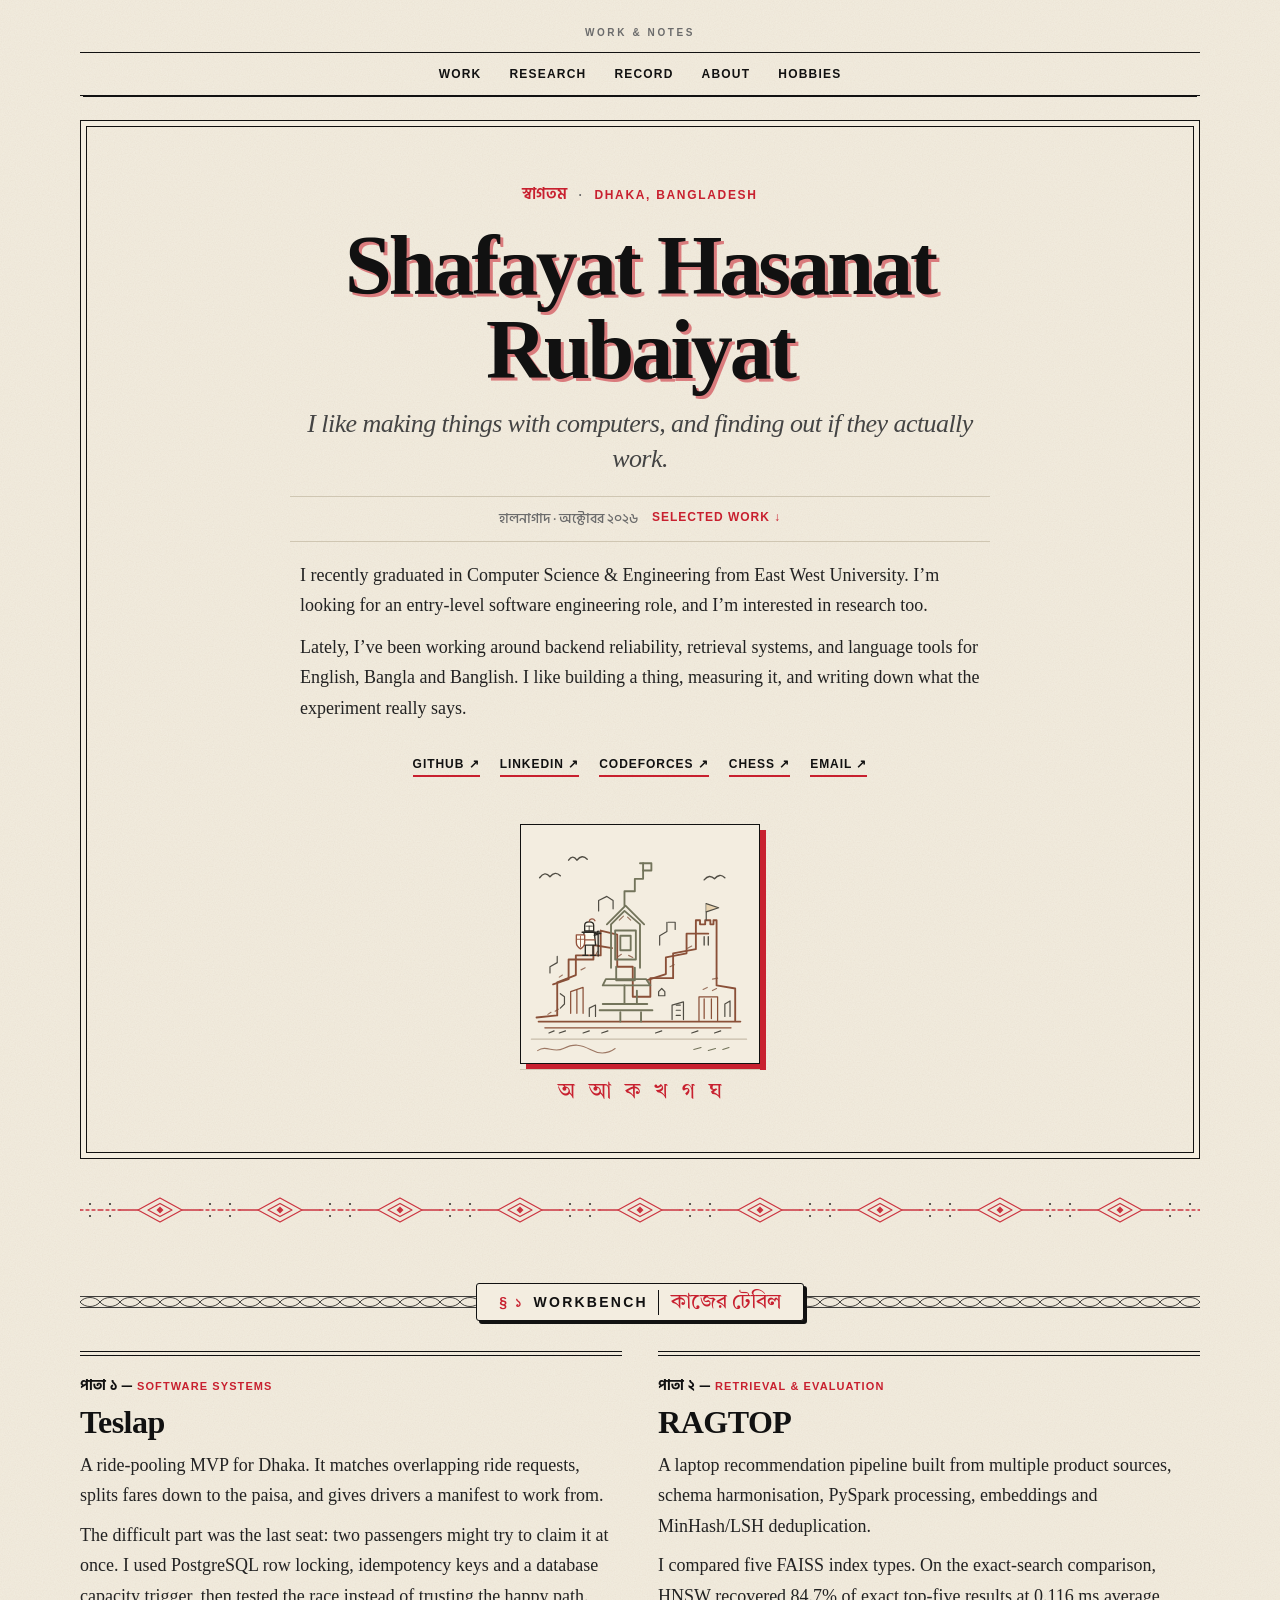
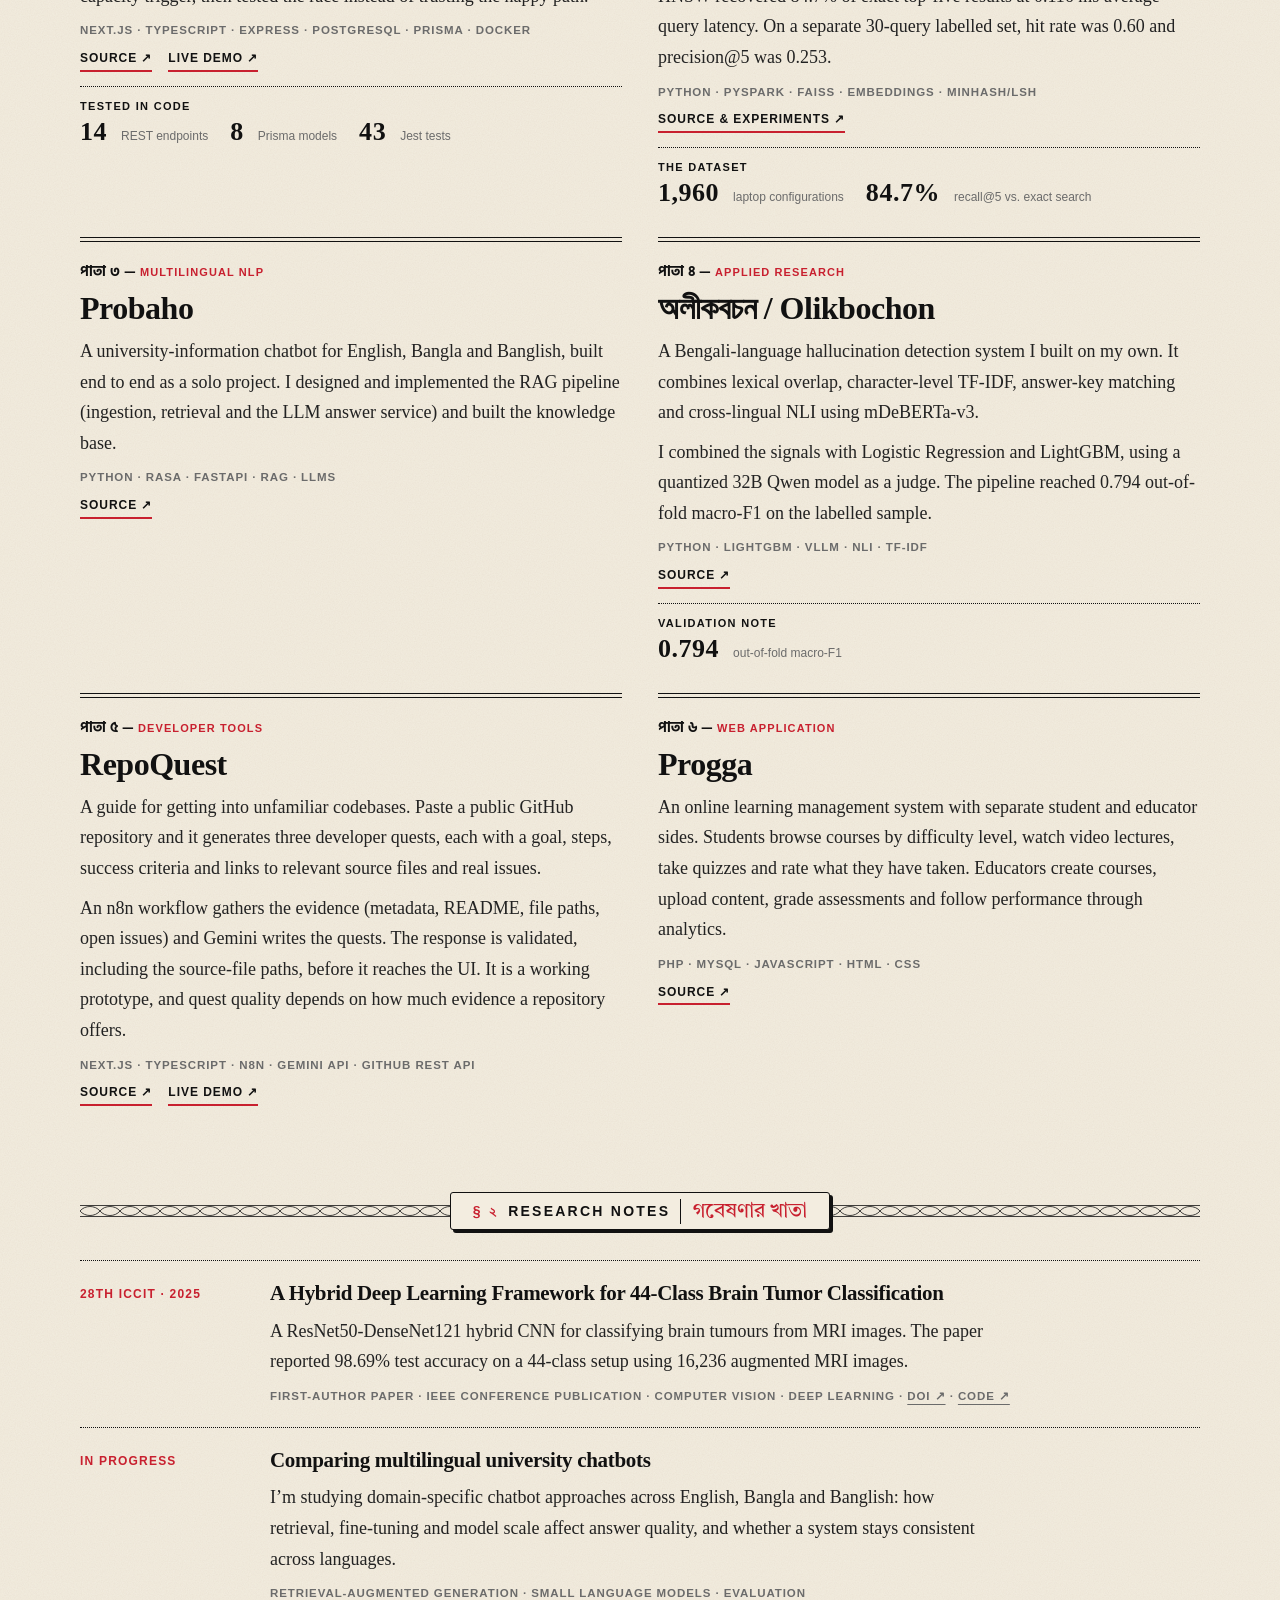
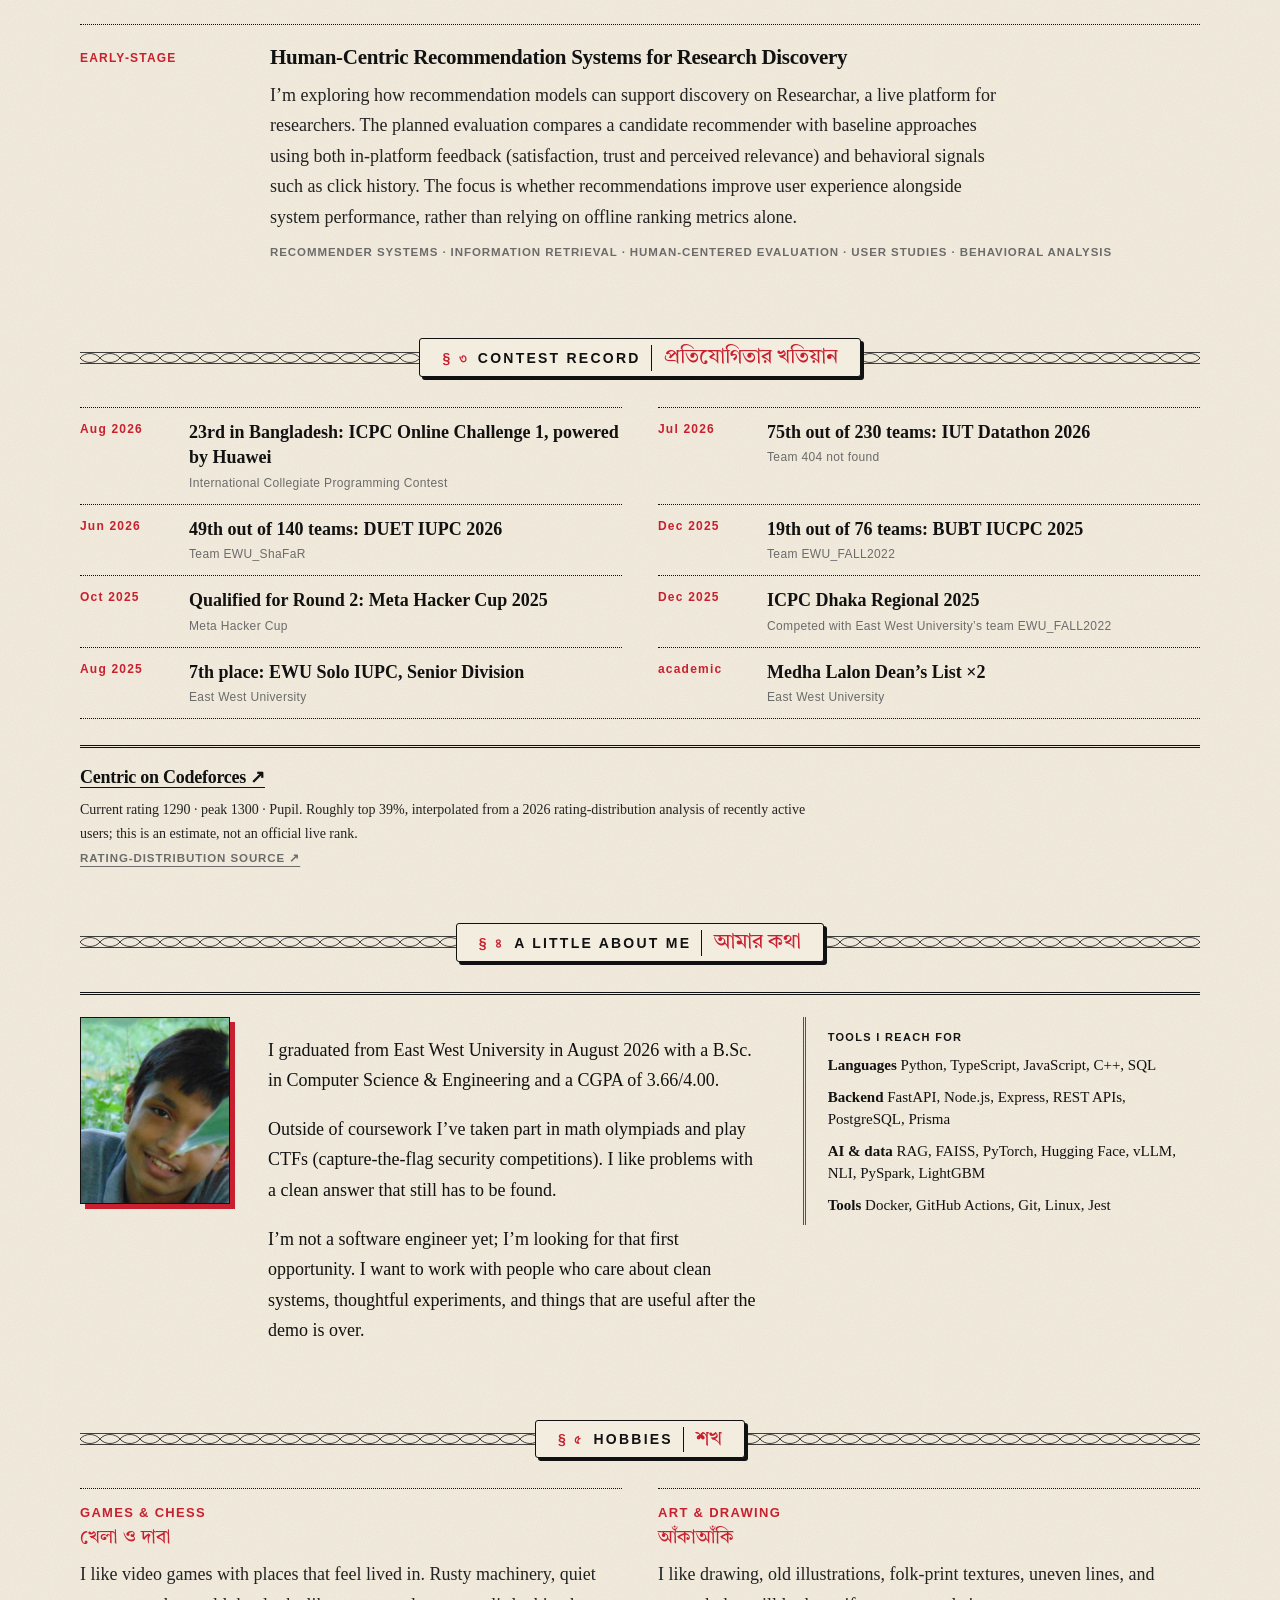
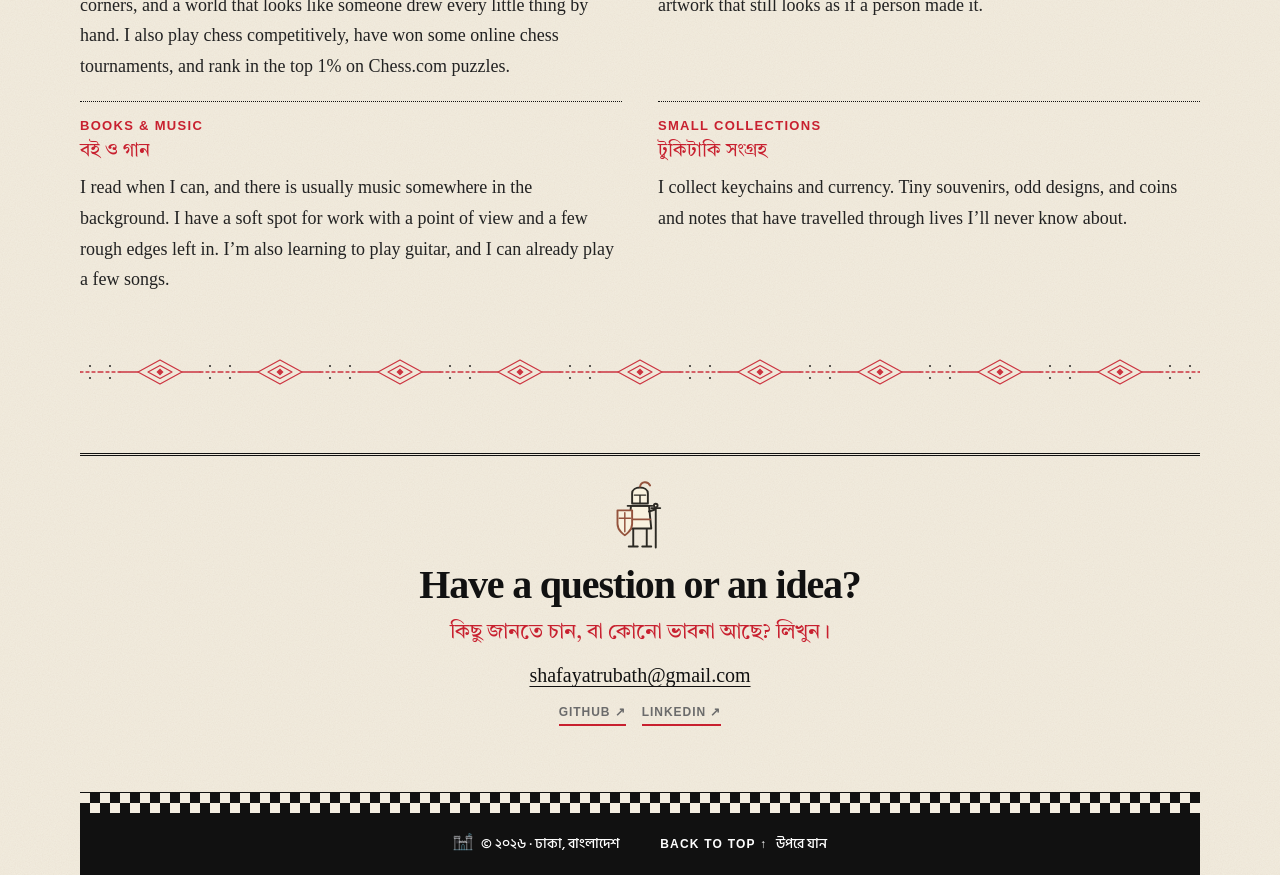
==== index.html @ d712d601 "Update site title in index.html Removed the wordmark from the site title in the header." ====
<!doctype html>
<html lang="en">
<head>
  <meta charset="utf-8">
  <meta name="viewport" content="width=device-width, initial-scale=1">
  <meta name="description" content="Shafayat Hasanat Rubaiyat. Recent CSE graduate interested in software engineering, research, systems, algorithms, and multilingual NLP.">
  <meta name="theme-color" content="#f3ede0">
  <title>Shafayat Hasanat Rubaiyat | work & notes</title>
  <link rel="canonical" href="https://infi9itea.github.io/">
  <meta property="og:type" content="website">
  <meta property="og:title" content="Shafayat Hasanat Rubaiyat | work & notes">
  <meta property="og:description" content="Recent CSE graduate interested in software engineering, research, systems, algorithms, and multilingual NLP.">
  <meta property="og:url" content="https://infi9itea.github.io/">
  <meta property="og:image" content="https://infi9itea.github.io/assets/og-image.png">
  <meta property="og:image:width" content="1200">
  <meta property="og:image:height" content="630">
  <meta property="og:image:alt" content="Shafayat Hasanat Rubaiyat, with a hand-drawn rooftop, castle tower and knight">
  <meta name="twitter:card" content="summary_large_image">
  <meta name="twitter:title" content="Shafayat Hasanat Rubaiyat | work &amp; notes">
  <meta name="twitter:description" content="Recent CSE graduate interested in software engineering, research, systems, algorithms, and multilingual NLP.">
  <meta name="twitter:image" content="https://infi9itea.github.io/assets/og-image.png">
  <link rel="icon" href="assets/favicon.svg" type="image/svg+xml">
  <link rel="preconnect" href="https://fonts.googleapis.com">
  <link rel="preconnect" href="https://fonts.gstatic.com" crossorigin>
  <link rel="stylesheet" href="https://fonts.googleapis.com/css2?family=Hind+Siliguri:wght@400;500;600&family=Tiro+Bangla:ital@0;1&display=swap">
  <link rel="stylesheet" href="styles.css">
</head>
<body>
  <a class="skip-link" href="#main">Skip to content</a>
  <div class="page">
    <header class="header">
      <a class="site-title" href="#top" aria-label="Home"><small>work &amp; notes</small></a>
      <nav aria-label="Main navigation">
        <a href="#work">work</a>
        <a href="#research">research</a>
        <a href="#record">record</a>
        <a href="#about">about</a>
        <a href="#hobbies">hobbies</a>
      </nav>
    </header>

    <main id="main">
      <section id="top" class="intro" aria-labelledby="intro-title">
        <div class="intro-layout">
          <div class="intro-text">
            <p class="eyebrow"><span lang="bn">স্বাগতম</span><span class="eyebrow-divider">·</span>Dhaka, Bangladesh</p>
            <h1 id="intro-title">Shafayat Hasanat Rubaiyat</h1>
            <p class="lead">I like making things with computers, and finding out if they actually work.</p>
            <p class="byline"><span lang="bn">হালনাগাদ · অক্টোবর ২০২৬</span><a href="#work">Selected work ↓</a></p>
            <div class="intro-copy">
              <p>I recently graduated in Computer Science &amp; Engineering from East West University. I’m looking for an entry-level software engineering role, and I’m interested in research too.</p>
              <p>Lately, I’ve been working around backend reliability, retrieval systems, and language tools for English, Bangla and Banglish. I like building a thing, measuring it, and writing down what the experiment really says.</p>
            </div>
            <p class="links" aria-label="External profiles">
              <a href="https://github.com/infi9itea" target="_blank" rel="noopener noreferrer">GitHub <span aria-hidden="true">↗</span></a>
              <a href="https://www.linkedin.com/in/infi9itea/" target="_blank" rel="noopener noreferrer">LinkedIn <span aria-hidden="true">↗</span></a>
              <a href="https://codeforces.com/profile/Centric" target="_blank" rel="noopener noreferrer">Codeforces <span aria-hidden="true">↗</span></a>
              <a href="https://www.chess.com/member/infi9itea" target="_blank" rel="noopener noreferrer">Chess <span aria-hidden="true">↗</span></a>
              <a href="mailto:shafayatrubath@gmail.com">Email <span aria-hidden="true">↗</span></a>
            </p>
          </div>
          <figure class="machine-note">
            <img src="assets/rooftop-machine.svg" alt="An original hand-drawn scene of crooked rooftops, pipes, a little rooftop machine, a castle tower and a knight in armour">
            <figcaption class="varnamala" lang="bn" aria-hidden="true">অ আ ক খ গ ঘ</figcaption>
          </figure>
        </div>
      </section>

      <div class="alpona" aria-hidden="true"></div>

      <section id="work" class="section">
        <div class="section-heading">
          <h2>Workbench <span lang="bn">কাজের টেবিল</span></h2>
        </div>

        <article class="project-row">
          <div class="project-main">
            <div class="project-title-row">
              <h3><a href="https://github.com/infi9itea/Teslap" target="_blank" rel="noopener noreferrer">Teslap</a></h3>
              <span class="project-kind">software systems</span>
            </div>
            <p>A ride-pooling MVP for Dhaka. It matches overlapping ride requests, splits fares down to the paisa, and gives drivers a manifest to work from.</p>
            <p>The difficult part was the last seat: two passengers might try to claim it at once. I used PostgreSQL row locking, idempotency keys and a database capacity trigger, then tested the race instead of trusting the happy path.</p>
            <p class="stack">Next.js · TypeScript · Express · PostgreSQL · Prisma · Docker</p>
            <p class="project-links"><a href="https://github.com/infi9itea/Teslap" target="_blank" rel="noopener noreferrer">source ↗</a><a href="https://teslap.vercel.app" target="_blank" rel="noopener noreferrer">live demo ↗</a></p>
          </div>
          <aside class="project-aside" aria-label="Teslap details">
            <span class="aside-label">tested in code</span>
            <strong>14</strong><span>REST endpoints</span>
            <strong>8</strong><span>Prisma models</span>
            <strong>43</strong><span>Jest tests</span>
          </aside>
        </article>

        <article class="project-row">
          <div class="project-main">
            <div class="project-title-row">
              <h3><a href="https://github.com/infi9itea/ragtop" target="_blank" rel="noopener noreferrer">RAGTOP</a></h3>
              <span class="project-kind">retrieval &amp; evaluation</span>
            </div>
            <p>A laptop recommendation pipeline built from multiple product sources, schema harmonisation, PySpark processing, embeddings and MinHash/LSH deduplication.</p>
            <p>I compared five FAISS index types. On the exact-search comparison, HNSW recovered 84.7% of exact top-five results at 0.116 ms average query latency. On a separate 30-query labelled set, hit rate was 0.60 and precision@5 was 0.253.</p>
            <p class="stack">Python · PySpark · FAISS · embeddings · MinHash/LSH</p>
            <p class="project-links"><a href="https://github.com/infi9itea/ragtop" target="_blank" rel="noopener noreferrer">source &amp; experiments ↗</a></p>
          </div>
          <aside class="project-aside" aria-label="RAGTOP details">
            <span class="aside-label">the dataset</span>
            <strong>1,960</strong><span>laptop configurations</span>
            <span class="aside-rule"></span>
            <strong>84.7%</strong><span>recall@5 vs. exact search</span>
          </aside>
        </article>

        <article class="project-row">
          <div class="project-main">
            <div class="project-title-row">
              <h3><a href="https://github.com/infi9itea/Probaho" target="_blank" rel="noopener noreferrer">Probaho</a></h3>
              <span class="project-kind">multilingual NLP</span>
            </div>
            <p>A university-information chatbot for English, Bangla and Banglish, built end to end as a solo project. I designed and implemented the RAG pipeline (ingestion, retrieval and the LLM answer service) and built the knowledge base.</p>
            <p class="stack">Python · Rasa · FastAPI · RAG · LLMs</p>
            <p class="project-links"><a href="https://github.com/infi9itea/Probaho" target="_blank" rel="noopener noreferrer">source ↗</a></p>
          </div>
        </article>

        <article class="project-row">
          <div class="project-main">
            <div class="project-title-row">
              <h3><a href="https://github.com/infi9itea/olikbochon-bengali-hallucination-datathon-" target="_blank" rel="noopener noreferrer">অলীকবচন / Olikbochon</a></h3>
              <span class="project-kind">applied research</span>
            </div>
            <p>A Bengali-language hallucination detection system I built on my own. It combines lexical overlap, character-level TF-IDF, answer-key matching and cross-lingual NLI using mDeBERTa-v3.</p>
            <p>I combined the signals with Logistic Regression and LightGBM, using a quantized 32B Qwen model as a judge. The pipeline reached 0.794 out-of-fold macro-F1 on the labelled sample.</p>
            <p class="stack">Python · LightGBM · vLLM · NLI · TF-IDF</p>
            <p class="project-links"><a href="https://github.com/infi9itea/olikbochon-bengali-hallucination-datathon-" target="_blank" rel="noopener noreferrer">source ↗</a></p>
          </div>
          <aside class="project-aside" aria-label="Olikbochon details">
            <span class="aside-label">validation note</span>
            <strong>0.794</strong><span>out-of-fold macro-F1</span>
          </aside>
        </article>

        <article class="project-row">
          <div class="project-main">
            <div class="project-title-row">
              <h3><a href="https://github.com/infi9itea/RepoQuest" target="_blank" rel="noopener noreferrer">RepoQuest</a></h3>
              <span class="project-kind">developer tools</span>
            </div>
            <p>A guide for getting into unfamiliar codebases. Paste a public GitHub repository and it generates three developer quests, each with a goal, steps, success criteria and links to relevant source files and real issues.</p>
            <p>An n8n workflow gathers the evidence (metadata, README, file paths, open issues) and Gemini writes the quests. The response is validated, including the source-file paths, before it reaches the UI. It is a working prototype, and quest quality depends on how much evidence a repository offers.</p>
            <p class="stack">Next.js · TypeScript · n8n · Gemini API · GitHub REST API</p>
            <p class="project-links"><a href="https://github.com/infi9itea/RepoQuest" target="_blank" rel="noopener noreferrer">source ↗</a><a href="https://repo-quest-five.vercel.app" target="_blank" rel="noopener noreferrer">live demo ↗</a></p>
          </div>
        </article>

        <article class="project-row">
          <div class="project-main">
            <div class="project-title-row">
              <h3><a href="https://github.com/shawqiaftab/Progga---Online-Learning-Management-System" target="_blank" rel="noopener noreferrer">Progga</a></h3>
              <span class="project-kind">web application</span>
            </div>
            <p>An online learning management system with separate student and educator sides. Students browse courses by difficulty level, watch video lectures, take quizzes and rate what they have taken. Educators create courses, upload content, grade assessments and follow performance through analytics.</p>
            <p class="stack">PHP · MySQL · JavaScript · HTML · CSS</p>
            <p class="project-links"><a href="https://github.com/shawqiaftab/Progga---Online-Learning-Management-System" target="_blank" rel="noopener noreferrer">source ↗</a></p>
          </div>
        </article>
      </section>

      <section id="research" class="section">
        <div class="section-heading">
          <h2>Research notes <span lang="bn">গবেষণার খাতা</span></h2>
        </div>
        <article class="research-entry">
          <span class="research-date">28th ICCIT · 2025</span>
          <div>
            <h3><a href="https://doi.org/10.1109/ICCIT68739.2025.11491434" target="_blank" rel="noopener noreferrer">A Hybrid Deep Learning Framework for 44-Class Brain Tumor Classification</a></h3>
            <p>A ResNet50-DenseNet121 hybrid CNN for classifying brain tumours from MRI images. The paper reported 98.69% test accuracy on a 44-class setup using 16,236 augmented MRI images.</p>
            <p class="stack">first-author paper · IEEE conference publication · computer vision · deep learning · <a href="https://doi.org/10.1109/ICCIT68739.2025.11491434" target="_blank" rel="noopener noreferrer">DOI ↗</a> · <a href="https://github.com/infi9itea/btc44" target="_blank" rel="noopener noreferrer">code ↗</a></p>
          </div>
        </article>
        <article class="research-entry">
          <span class="research-date">in progress</span>
          <div>
            <h3>Comparing multilingual university chatbots</h3>
            <p>I’m studying domain-specific chatbot approaches across English, Bangla and Banglish: how retrieval, fine-tuning and model scale affect answer quality, and whether a system stays consistent across languages.</p>
            <p class="stack">retrieval-augmented generation · small language models · evaluation</p>
          </div>
        </article>
        <article class="research-entry">
          <span class="research-date">early-stage</span>
          <div>
            <h3>Human-Centric Recommendation Systems for Research Discovery</h3>
            <p>I’m exploring how recommendation models can support discovery on Researchar, a live platform for researchers. The planned evaluation compares a candidate recommender with baseline approaches using both in-platform feedback (satisfaction, trust and perceived relevance) and behavioral signals such as click history. The focus is whether recommendations improve user experience alongside system performance, rather than relying on offline ranking metrics alone.</p>
            <p class="stack">recommender systems · information retrieval · human-centered evaluation · user studies · behavioral analysis</p>
          </div>
        </article>
      </section>

      <section id="record" class="section">
        <div class="section-heading">
          <h2>Contest record <span lang="bn">প্রতিযোগিতার খতিয়ান</span></h2>
        </div>
        <div class="record-list">
          <div class="record-row"><time datetime="2026-08">Aug 2026</time><div><strong>23rd in Bangladesh: ICPC Online Challenge 1, powered by Huawei</strong><span>International Collegiate Programming Contest</span></div></div>
          <div class="record-row"><time datetime="2026-07">Jul 2026</time><div><strong>75th out of 230 teams: IUT Datathon 2026</strong><span>Team 404 not found</span></div></div>
          <div class="record-row"><time datetime="2026-06">Jun 2026</time><div><strong>49th out of 140 teams: DUET IUPC 2026</strong><span>Team EWU_ShaFaR</span></div></div>
          <div class="record-row"><time datetime="2025-12">Dec 2025</time><div><strong>19th out of 76 teams: BUBT IUCPC 2025</strong><span>Team EWU_FALL2022</span></div></div>
          <div class="record-row"><time datetime="2025-10">Oct 2025</time><div><strong>Qualified for Round 2: Meta Hacker Cup 2025</strong><span>Meta Hacker Cup</span></div></div>
          <div class="record-row"><time datetime="2025-12">Dec 2025</time><div><strong>ICPC Dhaka Regional 2025</strong><span>Competed with East West University’s team EWU_FALL2022</span></div></div>
          <div class="record-row"><time datetime="2025-08">Aug 2025</time><div><strong>7th place: EWU Solo IUPC, Senior Division</strong><span>East West University</span></div></div>
          <div class="record-row"><time>academic</time><div><strong>Medha Lalon Dean’s List ×2</strong><span>East West University</span></div></div>
        </div>
        <div class="cf-note">
          <div class="cf-copy"><h3><a href="https://codeforces.com/profile/Centric" target="_blank" rel="noopener noreferrer">Centric on Codeforces ↗</a></h3><p>Current rating 1290 · peak 1300 · Pupil. Roughly top 39%, interpolated from a 2026 rating-distribution analysis of recently active users; this is an estimate, not an official live rank.</p><p class="stack"><a href="https://codeforces.com/blog/entry/151862" target="_blank" rel="noopener noreferrer">rating-distribution source ↗</a></p></div>
        </div>
      </section>

      <section id="about" class="section about">
        <div class="section-heading">
          <h2>A little about me <span lang="bn">আমার কথা</span></h2>
        </div>
        <div class="about-layout">
          <figure class="portrait">
            <img src="assets/portrait.jpg" width="372" height="465" alt="Portrait of Shafayat smiling, with green leaves in the foreground">
          </figure>
          <div>
            <p>I graduated from East West University in August 2026 with a B.Sc. in Computer Science &amp; Engineering and a CGPA of 3.66/4.00.</p>
            <p>Outside of coursework I’ve taken part in math olympiads and play CTFs (capture-the-flag security competitions). I like problems with a clean answer that still has to be found.</p>
            <p>I’m not a software engineer yet; I’m looking for that first opportunity. I want to work with people who care about clean systems, thoughtful experiments, and things that are useful after the demo is over.</p>
          </div>
          <div class="skills-note">
            <p class="aside-label">tools I reach for</p>
            <p><strong>Languages</strong> Python, TypeScript, JavaScript, C++, SQL</p>
            <p><strong>Backend</strong> FastAPI, Node.js, Express, REST APIs, PostgreSQL, Prisma</p>
            <p><strong>AI &amp; data</strong> RAG, FAISS, PyTorch, Hugging Face, vLLM, NLI, PySpark, LightGBM</p>
            <p><strong>Tools</strong> Docker, GitHub Actions, Git, Linux, Jest</p>
          </div>
        </div>
      </section>

      <section id="hobbies" class="section">
        <div class="section-heading">
          <h2>Hobbies <span lang="bn">শখ</span></h2>
        </div>
        <div class="hobby-row"><h3>Games &amp; chess <span lang="bn">খেলা ও দাবা</span></h3><p>I like video games with places that feel lived in. Rusty machinery, quiet corners, and a world that looks like someone drew every little thing by hand. I also play chess competitively, have won some online chess tournaments, and rank in the top 1% on Chess.com puzzles.</p></div>
        <div class="hobby-row"><h3>Art &amp; drawing <span lang="bn">আঁকাআঁকি</span></h3><p>I like drawing, old illustrations, folk-print textures, uneven lines, and artwork that still looks as if a person made it.</p></div>
        <div class="hobby-row"><h3>Books &amp; music <span lang="bn">বই ও গান</span></h3><p>I read when I can, and there is usually music somewhere in the background. I have a soft spot for work with a point of view and a few rough edges left in. I’m also learning to play guitar, and I can already play a few songs.</p></div>
        <div class="hobby-row"><h3>Small collections <span lang="bn">টুকিটাকি সংগ্রহ</span></h3><p>I collect keychains and currency. Tiny souvenirs, odd designs, and coins and notes that have travelled through lives I’ll never know about.</p></div>
      </section>

      <div class="alpona" aria-hidden="true"></div>

      <section class="contact">
        <img class="mark mark--knight" src="assets/knight.svg" alt="">
        <h2>Have a question or an idea?</h2>
        <p class="contact-bn" lang="bn">কিছু জানতে চান, বা কোনো ভাবনা আছে? লিখুন।</p>
        <p><a href="mailto:shafayatrubath@gmail.com">shafayatrubath@gmail.com</a></p>
        <div class="contact-links"><a href="https://github.com/infi9itea" target="_blank" rel="noopener noreferrer">GitHub ↗</a><a href="https://www.linkedin.com/in/infi9itea/" target="_blank" rel="noopener noreferrer">LinkedIn ↗</a></div>
      </section>
    </main>

    <footer class="footer">
      <span><img class="mark mark--sm" src="assets/castle.svg" alt=""><span lang="bn">© ২০২৬ · ঢাকা, বাংলাদেশ</span></span>
      <a href="#top">back to top ↑ <span lang="bn">উপরে যান</span></a>
    </footer>
  </div>
</body>
</html>
---- styles.css ----
:root {
  --paper: #f0e7d5;
  --paper-deep: #e8ddc8;
  --ink: #2c2a24;
  --muted: #6c665a;
  --rule: #c9bba4;
  --rust: #94533d;
  --olive: #5f6048;
  --ochre: #a38b55;
  --max: 980px;
}

* { box-sizing: border-box; }
html { scroll-behavior: auto; }
body {
  margin: 0;
  color: var(--ink);
  background: var(--paper);
  font-family: Georgia, "Times New Roman", serif;
  font-size: 17px;
  line-height: 1.65;
}
body::before {
  content: "";
  position: fixed;
  inset: 0;
  pointer-events: none;
  opacity: .10;
  background-image: repeating-linear-gradient(to bottom, transparent 0, transparent 31px, rgba(80, 65, 42, .09) 32px);
}
a { color: inherit; text-underline-offset: 4px; text-decoration-thickness: 1px; }
a:hover { color: var(--rust); }
a:focus-visible { outline: 1px dashed var(--rust); outline-offset: 4px; }
::selection { color: var(--paper); background: var(--rust); }
.skip-link { position: absolute; left: -9999px; top: 0; }
.skip-link:focus { left: 12px; top: 12px; z-index: 2; padding: 6px 10px; background: var(--paper); }
.page { width: min(calc(100% - 48px), var(--max)); margin: 0 auto; position: relative; }
.header { display: flex; align-items: baseline; justify-content: space-between; gap: 24px; padding: 20px 0 15px; border-bottom: 1px solid var(--ink); }
.site-title { max-width: 45%; font-size: 17px; font-weight: 700; letter-spacing: -.01em; text-decoration: none; line-height: 1.25; }
nav { display: flex; flex-wrap: wrap; justify-content: flex-end; gap: 7px 19px; }
nav a, .links, .eyebrow, .project-kind, .stack, .project-links, .project-aside, .research-date, .record-row time, .cf-note .stack, .footer, .contact-links { font-family: "Courier New", Courier, monospace; }
nav a { color: var(--muted); font-size: 13px; text-decoration: none; }
.intro { padding: 42px 0 24px; border-bottom: 1px solid var(--ink); }
.intro-layout { display: grid; grid-template-columns: minmax(0, 1fr) 230px; align-items: center; gap: 35px; }
.eyebrow { display: flex; align-items: center; gap: 9px; margin: 0 0 15px; color: var(--rust); font-size: 11px; letter-spacing: .075em; text-transform: uppercase; }

.eyebrow-divider { color: var(--muted); }
.intro h1 { max-width: 680px; margin: 0; font-size: clamp(38px, 5vw, 51px); line-height: 1.08; font-weight: 400; letter-spacing: -.045em; overflow-wrap: normal; }
.lead { max-width: 650px; margin: 13px 0 0; font-size: clamp(21px, 2.8vw, 29px); line-height: 1.33; letter-spacing: -.022em; }
.lead::first-letter { color: var(--rust); }
.intro-copy { max-width: 655px; margin-top: 18px; color: #4b473f; }
.intro-copy p { margin: 0 0 11px; }
.links { display: flex; flex-wrap: wrap; gap: 8px 17px; margin-top: 19px; font-size: 13px; }
.links a, .project-links a, .contact-links a { text-decoration-thickness: 1px; text-underline-offset: 4px; }
.machine-note { margin: 0; color: var(--muted); align-self: center; }

.machine-note img { display: block; width: 100%; height: auto; }
.machine-note figcaption { display: flex; flex-direction: column; gap: 3px; margin-top: 5px; padding-top: 7px; border-top: 1px solid var(--rule); line-height: 1.4; }

.section { padding-top: 39px; }
.section-heading { display: flex; align-items: baseline; justify-content: space-between; gap: 22px; margin-bottom: 13px; }
.section-heading h2 { display: flex; align-items: baseline; gap: 10px; margin: 0; font-size: 29px; line-height: 1.17; font-weight: 400; letter-spacing: -.03em; }
.section-heading > p { margin: 0; max-width: 430px; color: var(--muted); font-size: 14px; text-align: right; }

.project-row { display: grid; grid-template-columns: 30px minmax(0, 1fr) 145px; gap: 17px; padding: 21px 0 22px; border-top: 1px solid var(--rule); }

.project-main { min-width: 0; }
.project-title-row { display: flex; align-items: baseline; justify-content: space-between; gap: 14px; }
.project-main h3 { margin: 0; font-size: 24px; line-height: 1.22; font-weight: 600; letter-spacing: -.02em; }
.project-main h3 a { text-decoration-thickness: 1px; text-underline-offset: 4px; }
.project-kind { color: var(--rust); font-size: 10px; letter-spacing: .045em; text-transform: uppercase; white-space: nowrap; }
.project-main p:not(.stack):not(.project-links) { margin: 9px 0 0; color: #4b473f; }
.stack { margin: 11px 0 0; color: var(--muted); font-size: 12px; line-height: 1.55; }
.project-links { display: flex; flex-wrap: wrap; gap: 6px 16px; margin: 8px 0 0; font-size: 12px; }
.project-aside { display: flex; flex-direction: column; align-items: flex-start; align-self: start; margin-top: 5px; padding-left: 13px; border-left: 1px solid var(--rule); color: var(--muted); font-size: 11px; line-height: 1.4; }
.aside-label { display: block; margin-bottom: 6px; color: var(--olive); font-size: 10px; letter-spacing: .04em; text-transform: uppercase; }
.project-aside strong { color: var(--rust); font-family: Georgia, "Times New Roman", serif; font-size: 26px; font-weight: 400; line-height: 1.08; margin-top: 4px; }
.project-aside strong:not(:first-of-type) { margin-top: 10px; }

.aside-rule { width: 100%; height: 1px; margin: 11px 0 4px; background: var(--rule); }

.research-entry { display: grid; grid-template-columns: 145px minmax(0, 1fr); gap: 20px; padding: 19px 0 21px; border-top: 1px solid var(--rule); }
.research-date { padding-top: 4px; color: var(--rust); font-size: 11px; letter-spacing: .035em; text-transform: uppercase; }
.research-entry h3 { margin: 0; font-size: 21px; line-height: 1.32; font-weight: 600; }
.research-entry p:not(.stack) { margin: 8px 0 0; max-width: 730px; color: #4b473f; }
.record-list { border-bottom: 1px solid var(--rule); }
.record-row { display: grid; grid-template-columns: 92px minmax(0,1fr); gap: 17px; padding: 12px 0; border-top: 1px solid var(--rule); }
.record-row time { color: var(--rust); font-size: 12px; line-height: 1.5; }
.record-row strong { display: block; font-weight: 600; line-height: 1.42; }
.record-row span { display: block; margin-top: 3px; color: var(--muted); font-size: 13px; line-height: 1.5; }
.cf-note { display: grid; grid-template-columns: 70px minmax(0,1fr); gap: 16px; margin-top: 19px; padding: 13px 0 0; border-top: 1px solid var(--ink); }

.cf-copy h3 { margin: 0; font-size: 18px; font-weight: 600; }
.cf-copy p:not(.stack) { margin: 5px 0 0; max-width: 730px; color: #4b473f; font-size: 14px; }
.cf-copy .stack { margin-top: 4px; }
.about-layout { display: grid; grid-template-columns: minmax(0, 1fr) minmax(260px, .86fr); gap: 38px; padding-top: 17px; border-top: 1px solid var(--rule); }
.about-layout > div:first-child p { margin: 0 0 13px; }
.skills-note { padding-left: 17px; border-left: 1px solid var(--rule); }
.skills-note .aside-label { margin-bottom: 8px; }
.skills-note p:not(.aside-label) { margin: 0 0 9px; font-size: 14px; line-height: 1.5; }
.skills-note strong { font-weight: 600; }
.hobby-row { display: grid; grid-template-columns: 168px minmax(0,1fr); gap: 22px; padding: 15px 0; border-top: 1px solid var(--rule); }
.hobby-row h3 { margin: 0; font-size: 17px; line-height: 1.5; font-weight: 600; }
.hobby-row p { margin: 0; max-width: 650px; color: #4b473f; }
.hobby-row em { color: var(--rust); }
.contact { margin-top: 42px; padding: 25px 0 34px; border-top: 1px solid var(--ink); }
.contact .eyebrow { margin-bottom: 7px; }
.contact h2 { margin: 0; font-size: 32px; line-height: 1.2; font-weight: 400; letter-spacing: -.025em; }
.contact > p:not(.eyebrow) { margin: 8px 0 0; font-size: 20px; }
.contact-links { display: flex; gap: 16px; margin-top: 10px; color: var(--muted); font-size: 12px; }
.footer { display: flex; flex-wrap: wrap; justify-content: space-between; gap: 10px 18px; padding: 12px 0 18px; border-top: 1px solid var(--rule); color: var(--muted); font-size: 11px; }
.footer a { text-decoration: none; }

@media (max-width: 800px) {
  .page { width: min(calc(100% - 34px), var(--max)); }
  .header { align-items: flex-start; flex-direction: column; gap: 10px; }
  .site-title { max-width: 100%; }
  nav { justify-content: flex-start; gap: 7px 17px; }
  .intro-layout { grid-template-columns: minmax(0,1fr) 180px; gap: 23px; }
  .intro h1 { font-size: clamp(35px, 5.8vw, 47px); }
  .project-row { grid-template-columns: 24px minmax(0,1fr) 125px; gap: 12px; }
  .project-kind { white-space: normal; text-align: right; }
  .section-heading { align-items: flex-start; flex-direction: column; gap: 5px; }
  .section-heading > p { text-align: left; }
  .about-layout { gap: 25px; }
}
@media (max-width: 590px) {
  body { font-size: 16px; line-height: 1.62; }
  .page { width: min(calc(100% - 30px), var(--max)); }
  .header { padding-top: 16px; }
  .intro { padding-top: 31px; }
  .intro-layout { grid-template-columns: minmax(0,1fr); gap: 22px; }
  .intro h1 { font-size: clamp(34px, 9.5vw, 43px); line-height: 1.08; letter-spacing: -.04em; }
  .lead { font-size: 23px; }
  .machine-note { display: grid; grid-template-columns: minmax(120px, 150px) minmax(0, 1fr); align-items: end; column-gap: 16px; }
  
  .machine-note img { width: 100%; }
  .machine-note figcaption { align-self: end; margin-bottom: 7px; }
  
  .section { padding-top: 32px; }
  .section-heading h2 { font-size: 26px; }
  .project-row { grid-template-columns: 23px minmax(0,1fr); gap: 10px; padding: 17px 0; }
  .project-main { min-width: 0; }
  .project-title-row { align-items: flex-start; flex-direction: column; gap: 4px; }
  .project-main h3 { font-size: 23px; }
  .project-kind { text-align: left; }
  .project-aside { grid-column: 2; display: grid; grid-template-columns: repeat(2, minmax(0, 1fr)); column-gap: 12px; row-gap: 3px; align-items: baseline; margin-top: 6px; padding: 8px 0 0; border-left: 0; border-top: 1px dashed var(--rule); }
  .project-aside .aside-label { grid-column: 1 / -1; margin-bottom: 2px; }
  .project-aside strong { margin-top: 2px; }
  .project-aside strong:not(:first-of-type) { margin-top: 5px; }
  
  .aside-rule { grid-column: 1 / -1; }
  
  .research-entry { grid-template-columns: 1fr; gap: 5px; padding: 16px 0; }
  .research-entry h3 { font-size: 19px; }
  .record-row { grid-template-columns: 1fr; gap: 3px; padding: 11px 0; }
  .cf-note { grid-template-columns: 58px minmax(0,1fr); gap: 13px; }
  .about-layout { grid-template-columns: 1fr; gap: 17px; }
  .skills-note { padding-left: 13px; }
  .hobby-row { grid-template-columns: 1fr; gap: 3px; padding: 13px 0; }
  .contact h2 { font-size: 28px; }
  .contact > p:not(.eyebrow) { font-size: 17px; }
  .footer { flex-direction: column; }
}

/* Keep the small-print editorial, not tiny. */
.site-title { max-width: none; white-space: nowrap; }
.eyebrow { font-size: 12px; }

.project-kind { font-size: 11px; }
.project-aside { font-size: 12px; }
.project-aside .aside-label, .aside-label { font-size: 11px; }

.research-date { font-size: 12px; }
.footer { font-size: 12px; }
@media (max-width: 590px) { .site-title { max-width: 100%; white-space: nowrap; } }

/* =====================================================================
   PAPER NOTE LAYER
   The page is a sheet of ruled notebook paper lying on a desk.
   Pure CSS, no external fonts or images.
   ===================================================================== */
:root {
  --desk: #77745b;
  --desk-dark: #5f5d49;
  --paper: #f9f2df;
  --sheet-edge: #e9dfc6;
  --line-blue: rgba(86, 118, 160, .20);
  --margin-red: rgba(190, 64, 58, .50);
  --sticky: #f6e48c;
  --card: #fffbee;
  --hand: "Bradley Hand", "Segoe Print", "Segoe Script", "Noteworthy", "Marker Felt", "Chalkboard SE", Georgia, serif;
  --margin-x: 76px;
  --grain: url("data:image/svg+xml;utf8,<svg xmlns='http://www.w3.org/2000/svg' width='220' height='220'><filter id='n'><feTurbulence type='fractalNoise' baseFrequency='.85' numOctaves='2' stitchTiles='stitch'/><feColorMatrix values='0 0 0 0 .36 0 0 0 0 .28 0 0 0 0 .16 0 0 0 .10 0'/></filter><rect width='100%' height='100%' filter='url(%23n)'/></svg>");
}

/* the desk */
body {
  background:
    var(--grain),
    radial-gradient(ellipse at 50% 0%, rgba(255,255,255,.10), transparent 60%),
    var(--desk);
  padding: 46px 0 56px;
}
body::before { display: none; }

/* the sheet */
.page {
  width: min(calc(100% - 40px), 1080px);
  padding: 0 52px 0 calc(var(--margin-x) + 30px);
  background:
    linear-gradient(90deg, transparent calc(var(--margin-x) - 1px), var(--margin-red) calc(var(--margin-x) - 1px), var(--margin-red) calc(var(--margin-x) + 1px), transparent calc(var(--margin-x) + 1px)),
    repeating-linear-gradient(to bottom, transparent 0, transparent 27px, var(--line-blue) 27px, var(--line-blue) 28px),
    var(--grain),
    var(--paper);
  background-position: 0 0, 0 8px, 0 0, 0 0;
  border-radius: 2px 2px 3px 3px;
  box-shadow:
    0 1px 0 rgba(255,255,255,.5) inset,
    3px 4px 0 -1px #efe5cd,
    5px 9px 0 -2px #e4d9bf,
    0 22px 38px -10px rgba(25, 20, 8, .55),
    0 4px 10px rgba(25, 20, 8, .25);
}

/* binder holes down the left edge */
.page::after {
  content: "";
  position: absolute;
  left: 20px; top: 0; bottom: 0;
  width: 26px;
  pointer-events: none;
  background:
    radial-gradient(circle at 13px 110px, var(--desk-dark) 0 8px, rgba(0,0,0,.28) 8.5px 10.5px, rgba(255,255,255,.4) 11px 11.5px, transparent 12px);
  background-size: 26px 420px;
  background-repeat: repeat-y;
}

/* strip of tape holding the sheet down */
.page::before {
  content: "";
  position: absolute;
  z-index: 3;
  top: -15px; left: 9%;
  width: 118px; height: 30px;
  background: linear-gradient(180deg, rgba(240,224,150,.78), rgba(226,206,120,.70));
  box-shadow: 0 1px 3px rgba(0,0,0,.22);
  transform: rotate(-3.5deg);
  clip-path: polygon(0 0, 3% 12%, 0 25%, 3% 38%, 0 50%, 3% 62%, 0 75%, 3% 88%, 0 100%, 100% 100%, 97% 88%, 100% 75%, 97% 62%, 100% 50%, 97% 38%, 100% 25%, 97% 12%, 100% 0);
  pointer-events: none;
}
.header { position: relative; }
.header::after {
  content: "";
  position: absolute;
  z-index: 3;
  top: -15px; right: 6%;
  width: 96px; height: 28px;
  background: linear-gradient(180deg, rgba(240,224,150,.78), rgba(226,206,120,.70));
  box-shadow: 0 1px 3px rgba(0,0,0,.22);
  transform: rotate(2.5deg);
  clip-path: polygon(0 0, 3% 12%, 0 25%, 3% 38%, 0 50%, 3% 62%, 0 75%, 3% 88%, 0 100%, 100% 100%, 97% 88%, 100% 75%, 97% 62%, 100% 50%, 97% 38%, 100% 25%, 97% 12%, 100% 0);
  pointer-events: none;
}

/* pencil-style rules instead of hard print rules */
.header { padding-top: 40px; border-bottom: 2px solid var(--ink); }
.intro, .contact { border-bottom-color: var(--ink); }
.project-row, .research-entry, .record-row, .hobby-row, .about-layout, .footer { border-top: 1px dashed rgba(108, 102, 90, .55); }
.record-list { border-bottom: 1px dashed rgba(108, 102, 90, .55); }

/* handwritten annotations */

/* section titles get a highlighter swipe */
.section-heading h2 {
  padding: 0 10px 0 6px;
  margin-left: -6px;
  background: linear-gradient(transparent 52%, rgba(244, 214, 92, .55) 52%, rgba(244, 214, 92, .55) 90%, transparent 90%);
  border-radius: 3px;
}

/* the sketch becomes a taped-on snapshot */
.machine-note {
  position: relative;
  padding: 12px 12px 10px;
  background: var(--card);
  box-shadow: 0 1px 2px rgba(0,0,0,.18), 0 8px 18px -6px rgba(40,30,10,.35);
  transform: rotate(1.6deg);
}
.machine-note::before {
  content: "";
  position: absolute;
  top: -13px; left: 50%;
  width: 78px; height: 24px;
  margin-left: -39px;
  background: linear-gradient(180deg, rgba(240,224,150,.8), rgba(226,206,120,.72));
  box-shadow: 0 1px 2px rgba(0,0,0,.2);
  transform: rotate(-4deg);
  clip-path: polygon(0 0, 4% 15%, 0 30%, 4% 45%, 0 60%, 4% 75%, 0 100%, 100% 100%, 96% 75%, 100% 60%, 96% 45%, 100% 30%, 96% 15%, 100% 0);
}

/* stats become sticky notes */
.project-row { grid-template-columns: 30px minmax(0, 1fr) 170px; gap: 20px; }
.project-aside {
  align-self: start;
  margin-top: 4px;
  padding: 14px 14px 13px;
  background: var(--sticky);
  background-image: linear-gradient(180deg, rgba(255,255,255,.35), transparent 30%);
  border-left: 0;
  color: #5b5535;
  box-shadow: 0 1px 1px rgba(0,0,0,.12), 0 7px 12px -5px rgba(60,45,10,.35);
  transform: rotate(1.4deg);
}
.project-row:nth-of-type(even) .project-aside { transform: rotate(-1.3deg); background-color: #f2dfa0; }
.project-row:nth-of-type(3n) .project-aside { background-color: #f4e8a2; transform: rotate(.8deg); }
.project-aside .aside-label { color: #7a5a2c; }
.project-aside strong { color: var(--rust); font-family: var(--hand); font-weight: 700; font-size: 28px; }
.aside-rule { background: rgba(90, 75, 40, .35); }

/* skills list: a pinned index card */
.skills-note {
  padding: 16px 18px 10px;
  background:
    repeating-linear-gradient(to bottom, transparent 0, transparent 26px, rgba(86,118,160,.22) 26px, rgba(86,118,160,.22) 27px),
    var(--card);
  background-position: 0 38px, 0 0;
  border-left: 0;
  border-top: 2px solid rgba(190, 64, 58, .55);
  box-shadow: 0 1px 2px rgba(0,0,0,.16), 0 8px 16px -6px rgba(40,30,10,.32);
  transform: rotate(-.7deg);
}

/* Codeforces block: another index card */
.cf-note {
  padding: 16px 18px;
  background: var(--card);
  border-top: 3px solid rgba(190, 64, 58, .55);
  box-shadow: 0 1px 2px rgba(0,0,0,.16), 0 8px 16px -6px rgba(40,30,10,.32);
  transform: rotate(.4deg);
}

/* contact: tear-off strip */
.contact { position: relative; border-top: 2px dashed rgba(108, 102, 90, .7); margin-top: 52px; }
.contact::before {
  content: "✂";
  position: absolute;
  top: -15px; left: 18px;
  padding: 0 6px;
  background: var(--paper);
  color: var(--muted);
  font-size: 20px;
  line-height: 1;
}
.contact h2 { font-family: var(--hand); font-weight: 700; font-size: 38px; letter-spacing: -.01em; color: var(--rust); }

.footer { border-bottom: 0; padding-bottom: 24px; }
::selection { background: rgba(244, 214, 92, .8); color: var(--ink); }

/* ---- smaller screens ---- */
@media (max-width: 800px) {
  :root { --margin-x: 54px; }
  body { padding: 34px 0 40px; }
  .page { width: calc(100% - 24px); padding: 0 24px 0 calc(var(--margin-x) + 20px); }
  .page::after { left: 10px; }
  .project-row { grid-template-columns: 24px minmax(0,1fr) 140px; }
  .intro-layout { grid-template-columns: minmax(0,1fr) 190px; }
}
@media (max-width: 590px) {
  :root { --margin-x: 26px; }
  body { padding: 26px 0 30px; }
  .page { width: calc(100% - 16px); padding: 0 16px 0 calc(var(--margin-x) + 14px); box-shadow: 2px 3px 0 -1px #efe5cd, 4px 7px 0 -2px #e4d9bf, 0 16px 28px -10px rgba(25,20,8,.55); }
  .page::after { display: none; }
  .page::before { left: 14%; width: 92px; }
  .header { padding-top: 32px; }
  .intro-layout { grid-template-columns: minmax(0,1fr); }
  .machine-note { transform: rotate(.8deg); max-width: 330px; margin: 6px 4px 0; }
  .project-row { grid-template-columns: 1fr; gap: 8px; }
  
  .project-aside { grid-column: 1; margin-top: 8px; padding: 10px 12px; }
  .skills-note { padding: 14px 14px 8px; }
  .cf-note { padding: 14px; }
  .contact h2 { font-size: 32px; }
}

/* ---- calmer pass: fewer things competing for attention ---- */
.header::after { display: none; }                      /* single strip of tape */
.page::after { background-size: 26px 760px; }          /* fewer binder holes */
:root { --line-blue: rgba(86, 118, 160, .14); }
.project-row { grid-template-columns: minmax(0, 1fr) 170px; gap: 28px; padding: 26px 0 28px; }
.project-aside { transform: rotate(.9deg); }
.project-row:nth-of-type(even) .project-aside { transform: rotate(-.8deg); }
.project-row:nth-of-type(3n) .project-aside { transform: rotate(.5deg); }
.section { padding-top: 52px; }
.section-heading { margin-bottom: 18px; }
.cf-note { grid-template-columns: minmax(0, 1fr); transform: none; margin-top: 26px; }
.skills-note { transform: none; }
.machine-note { transform: rotate(1deg); }
.intro { padding: 44px 0 40px; }
.contact { margin-top: 56px; }
@media (max-width: 590px) {
  .project-row { grid-template-columns: 1fr; padding: 22px 0; }
  .project-aside { margin-top: 12px; }
  .section { padding-top: 40px; }
}

/* ---- knight & castle: quiet medieval motifs ---- */
/* the header rule becomes a pencilled battlement */
.header { border-bottom: 0; padding-bottom: 22px; }
.header::before {
  content: "";
  position: absolute;
  left: 0; right: 0; bottom: 0;
  height: 9px;
  background:
    url("data:image/svg+xml;utf8,<svg xmlns='http://www.w3.org/2000/svg' width='64' height='9' viewBox='0 0 64 9'><path d='M0 8.2 H6 V1 H26 V8.2 H38 V1 H58 V8.2 H64' fill='none' stroke='%232c2a24' stroke-width='1.6' stroke-linejoin='miter'/></svg>") repeat-x 0 0 / 64px 9px;
  pointer-events: none;
}

/* small drawings */
.mark { display: inline-block; height: auto; }
.mark--sm { width: 20px; margin: -4px 8px -3px 0; }
.mark--knight { position: absolute; right: 4px; bottom: 30px; width: 54px; transform: rotate(2deg); }
@media (max-width: 590px) { .mark--knight { width: 42px; } }

/* =====================================================================
   EDITORIAL LAYER (Lit Hub-inspired)
   White page, bold serif headlines, uppercase sans labels, heavy black
   section rules, red accent, black footer. Overrides the notebook layer.
   ===================================================================== */
:root {
  --paper: #fff;
  --ink: #111;
  --muted: #6b6b6b;
  --rule: #dcdcdc;
  --rust: #c8202f;
  --olive: #111;
  --sans: "Helvetica Neue", Helvetica, Arial, "Segoe UI", sans-serif;
  --hand: Georgia, "Times New Roman", serif;
}
body { background: #fff; padding: 0; font-size: 18px; line-height: 1.7; }
::selection { background: var(--rust); color: #fff; }
a:hover { color: var(--rust); }

/* page: plain column, no sheet */
.page { width: min(calc(100% - 48px), 1000px); padding: 0; background: none; box-shadow: none; border-radius: 0; }
.page::before, .page::after, .header::before, .header::after, .contact::before, .machine-note::before { display: none; }

/* labels switch from typewriter to sans caps */
nav a, .links, .eyebrow, .project-kind, .stack, .project-links, .project-aside, .research-date, .record-row time, .cf-note .stack, .footer, .contact-links, .aside-label { font-family: var(--sans); }

/* masthead */
.header { padding: 22px 0 14px; border-top: 6px solid var(--ink); border-bottom: 1px solid var(--ink); align-items: center; }
.site-title { font-family: var(--sans); font-size: 20px; font-weight: 900; letter-spacing: .02em; text-transform: uppercase; }
nav { gap: 6px 22px; }
nav a { color: var(--ink); font-size: 12px; font-weight: 700; letter-spacing: .1em; text-transform: uppercase; }
nav a:hover { color: var(--rust); }

/* headline block */
.intro { padding: 40px 0 34px; border-bottom: 1px solid var(--rule); }
.eyebrow { color: var(--rust); font-size: 12px; font-weight: 700; letter-spacing: .14em; }

.intro h1 { font-size: clamp(40px, 6vw, 62px); font-weight: 700; line-height: 1.04; letter-spacing: -.035em; }
.lead { margin-top: 14px; color: #444; font-size: clamp(20px, 2.5vw, 26px); font-weight: 400; line-height: 1.35; }
.lead::first-letter { color: inherit; }
.byline { display: flex; flex-wrap: wrap; gap: 4px 14px; margin: 20px 0 0; padding: 10px 0; border-top: 1px solid var(--rule); border-bottom: 1px solid var(--rule); font-family: var(--sans); font-size: 12px; font-weight: 700; letter-spacing: .08em; text-transform: uppercase; color: var(--muted); }
.byline a { color: var(--rust); text-decoration: none; }
.intro-copy { color: #222; }
.links { gap: 8px 20px; }
.links a, .project-links a, .contact-links a { font-size: 12px; font-weight: 700; letter-spacing: .08em; text-transform: uppercase; text-decoration: none; border-bottom: 2px solid var(--rust); padding-bottom: 1px; }
.links a:hover, .project-links a:hover, .contact-links a:hover { color: var(--rust); }

/* illustration: framed print, no tape or tilt */
.machine-note { padding: 0; background: none; box-shadow: none; transform: none; }
.machine-note img { border: 1px solid var(--ink); }

/* section headings: heavy rule + uppercase label, like Lit Hub's widgets */
.section { padding-top: 56px; }
.section-heading { margin-bottom: 4px; padding-top: 10px; border-top: 4px solid var(--ink); }
.section-heading h2 { margin: 0; padding: 0; background: none; font-family: var(--sans); font-size: 14px; font-weight: 900; letter-spacing: .16em; text-transform: uppercase; }

/* entries */
.project-row, .research-entry, .record-row, .hobby-row, .about-layout, .footer { border-top: 1px solid var(--rule); }
.record-list { border-bottom: 1px solid var(--rule); }
.project-main h3, .research-entry h3, .hobby-row h3, .cf-copy h3 { font-weight: 700; letter-spacing: -.015em; }
.project-main h3 { font-size: 28px; line-height: 1.15; }
.project-main h3 a, .research-entry h3 a { text-decoration: none; }
.project-main h3 a:hover, .research-entry h3 a:hover { text-decoration: underline; text-decoration-color: var(--rust); text-decoration-thickness: 2px; }
.project-kind, .research-date, .record-row time { color: var(--rust); font-weight: 700; letter-spacing: .1em; }
.project-main p:not(.stack):not(.project-links), .research-entry p:not(.stack), .hobby-row p, .cf-copy p:not(.stack) { color: #222; }
.stack { color: var(--muted); font-size: 11.5px; font-weight: 700; letter-spacing: .08em; text-transform: uppercase; }
.record-row strong { font-weight: 700; }
.record-row span { font-family: var(--sans); font-size: 12px; letter-spacing: .03em; }
.hobby-row h3 { font-family: var(--sans); font-size: 13px; font-weight: 900; letter-spacing: .1em; text-transform: uppercase; }

/* stat boxes: sticky notes become ruled sidebar blocks */
.project-aside, .project-row:nth-of-type(even) .project-aside, .project-row:nth-of-type(3n) .project-aside {
  background: none; background-image: none; box-shadow: none; transform: none;
  padding: 2px 0 2px 16px; border-left: 4px solid var(--rust); color: var(--muted);
}
.project-aside .aside-label, .aside-label { color: var(--ink); font-weight: 900; letter-spacing: .12em; }
.project-aside strong { font-family: Georgia, serif; font-weight: 700; font-size: 30px; color: var(--ink); }
.aside-rule { background: var(--rule); }

/* skills + Codeforces cards: flat boxes with a heavy top rule */
.skills-note, .cf-note { background: none; box-shadow: none; transform: none; border-left: 0; border-top: 4px solid var(--ink); padding: 14px 0 6px; }
.cf-note { padding: 14px 0 0; }
.skills-note p:not(.aside-label) { font-size: 15px; }

/* contact */
.contact { margin-top: 64px; border-top: 4px solid var(--ink); }
.contact h2 { font-family: Georgia, serif; font-size: clamp(30px, 4vw, 40px); font-weight: 700; letter-spacing: -.03em; color: var(--ink); }

/* footer: black band */
.footer { margin-top: 24px; padding: 20px 24px; background: var(--ink); color: #fff; border-top: 0; font-size: 12px; font-weight: 700; letter-spacing: .1em; text-transform: uppercase; align-items: center; }
.footer a { color: #fff; }
.footer a:hover { color: #ff6b76; }
.footer .mark { filter: invert(1); }

@media (max-width: 590px) {
  body { font-size: 16.5px; }
  .page { width: calc(100% - 32px); }
  .header { padding-top: 16px; }
  .project-main h3 { font-size: 25px; }
  .project-aside, .project-row:nth-of-type(even) .project-aside, .project-row:nth-of-type(3n) .project-aside { padding: 4px 0 4px 14px; }
}

/* =====================================================================
   V2: MAGAZINE FRONT PAGE (Lit Hub-inspired layout, same type system)
   Centered masthead, centered hero, card grid, flanked section labels,
   black footer.
   ===================================================================== */
.page { width: min(calc(100% - 48px), 1120px); }

/* centered masthead: big name, nav strip below */
.header { flex-direction: column; align-items: center; gap: 14px; padding: 26px 0 0; border-top: 0; border-bottom: 0; }
.site-title { font-size: clamp(26px, 5vw, 44px); letter-spacing: .04em; text-align: center; }
nav { width: 100%; justify-content: center; gap: 6px 28px; padding: 11px 0; border-top: 1px solid var(--ink); border-bottom: 4px solid var(--ink); }

/* centered hero */
.intro { padding: 52px 0 46px; text-align: center; border-bottom: 1px solid var(--rule); }
.intro-layout { grid-template-columns: minmax(0, 1fr); justify-items: center; gap: 34px; }
.intro-text { display: flex; flex-direction: column; align-items: center; }
.eyebrow { justify-content: center; }
.intro h1 { max-width: 900px; font-size: clamp(42px, 7.5vw, 84px); line-height: 1; }
.lead { max-width: 700px; margin-left: auto; margin-right: auto; font-style: italic; }
.byline { justify-content: center; width: 100%; max-width: 700px; }
.intro-copy { max-width: 680px; text-align: left; }
.links { justify-content: center; }
.machine-note { width: 240px; max-width: 100%; }

/* section labels flanked by rules */
.section-heading { justify-content: center; border-top: 0; padding-top: 0; margin-bottom: 26px; }
.section-heading h2 { display: flex; align-items: center; gap: 20px; width: 100%; font-size: 14px; }
.section-heading h2::before, .section-heading h2::after { content: ""; flex: 1; height: 0; border-top: 1px solid var(--ink); border-bottom: 1px solid var(--ink); padding-top: 2px; }

/* workbench = two-column card grid */
#work { display: grid; grid-template-columns: repeat(2, minmax(0, 1fr)); gap: 0 36px; align-items: start; }
#work .section-heading { grid-column: 1 / -1; }
#work .project-row { display: flex; flex-direction: column; gap: 14px; padding: 18px 0 30px; border-top: 4px solid var(--ink); }
#work .project-row:nth-of-type(odd):last-child { grid-column: 1 / -1; }
#work .project-title-row { flex-direction: column-reverse; align-items: flex-start; gap: 6px; }
#work .project-main h3 { font-size: 32px; }
#work .project-aside { margin-top: 0; flex-direction: row; flex-wrap: wrap; align-items: baseline; gap: 2px 14px; padding: 12px 0 0; border-left: 0; border-top: 1px solid var(--rule); width: 100%; }
#work .project-aside .aside-label { width: 100%; margin-bottom: 2px; }
#work .project-aside strong { margin: 0; font-size: 26px; }
#work .project-aside span:not(.aside-label):not(.aside-rule) { margin-right: 8px; }
#work .aside-rule { display: none; }

/* research + record */
.research-entry { grid-template-columns: 170px minmax(0, 1fr); }
.record-list { display: grid; grid-template-columns: repeat(2, minmax(0, 1fr)); column-gap: 36px; }
.cf-note { border-top-color: var(--rust); }

/* about + hobbies */
.about-layout { border-top: 4px solid var(--ink); padding-top: 22px; }
.skills-note { border-top: 0; padding: 0 0 0 22px; border-left: 4px solid var(--rust); }
#hobbies { display: grid; grid-template-columns: repeat(2, minmax(0, 1fr)); gap: 0 36px; }
#hobbies .section-heading { grid-column: 1 / -1; }
#hobbies .hobby-row { display: block; border-top: 1px solid var(--ink); padding: 14px 0 20px; }
#hobbies .hobby-row h3 { margin-bottom: 6px; color: var(--rust); }

/* contact + footer, centered */
.contact { text-align: center; }
.contact-links { justify-content: center; }
.mark--knight { position: static; display: block; margin: 0 auto 10px; transform: none; }
.footer { justify-content: center; gap: 10px 40px; text-align: center; }

@media (max-width: 800px) {
  #work, #hobbies, .record-list { grid-template-columns: minmax(0, 1fr); }
  .research-entry { grid-template-columns: minmax(0, 1fr); gap: 5px; }
}
@media (max-width: 590px) {
  .page { width: calc(100% - 32px); }
  nav { gap: 6px 16px; }
  .intro { padding: 36px 0 34px; }
  #work .project-main h3 { font-size: 28px; }
}
@media (max-width: 590px) { .site-title { white-space: normal; font-size: 24px; line-height: 1.15; } }

/* =====================================================================
   V3: PRINTED MATTER
   Newsprint paper, banknote-style guilloche bands behind section labels,
   book "plates" for projects, misregistered two-colour print headline,
   a chessboard strip above the footer. Built from the page's own themes
   (currency, old illustrations, folk print, chess). No gradients/glows.
   ===================================================================== */
:root {
  --paper: #f3ede0;
  --rule: #cfc6b2;
  --guilloche: url("data:image/svg+xml;utf8,<svg xmlns='http://www.w3.org/2000/svg' width='40' height='12' viewBox='0 0 40 12'><g fill='none' stroke='%23111' stroke-width='.8'><path d='M0 .5H40M0 11.5H40'/><path d='M0 6C5 0 15 0 20 6S35 12 40 6'/><path d='M0 6C5 12 15 12 20 6S35 0 40 6'/></g></svg>");
}
body { background: var(--grain), var(--paper); }
.page { counter-reset: sec; }
.section { counter-increment: sec; }

/* hero as a framed, double-ruled certificate */
.intro { margin: 30px 6px 10px; padding: 54px 44px 44px; border: 1px solid var(--ink); box-shadow: 0 0 0 5px var(--paper), 0 0 0 6px var(--ink); }
.intro h1 { text-shadow: 3px 3px 0 rgba(200, 32, 47, .55); }   /* second ink, slightly off register */
.machine-note img { background: var(--paper); box-shadow: 6px 6px 0 var(--rust); }
nav { border-bottom-width: 1px; box-shadow: 0 4px 0 -3px var(--ink); }

/* section label: cartouche sitting on an engraved band */
.section-heading { position: relative; margin-bottom: 30px; }
.section-heading::before { content: ""; position: absolute; left: 0; right: 0; top: 50%; height: 12px; margin-top: -6px; background: var(--guilloche) repeat-x center / 40px 12px; }
.section-heading h2 { position: relative; z-index: 1; display: inline-flex; width: auto; padding: 6px 22px 5px; background: var(--paper); border: 1px solid var(--ink); box-shadow: 3px 3px 0 var(--ink); gap: 10px; }
.section-heading h2::before { content: "§ " counter(sec, upper-roman); flex: none; height: auto; border: 0; padding: 0; color: var(--rust); }
.section-heading h2::after { display: none; }

/* projects as numbered plates */
#work { counter-reset: plate; }
#work .project-row { counter-increment: plate; border-top: 1px solid var(--ink); position: relative; }
#work .project-row::before { content: ""; position: absolute; left: 0; right: 0; top: 3px; border-top: 1px solid var(--ink); }
#work .project-row { padding-top: 22px; }
.project-kind::before { content: "Plate " counter(plate, upper-roman) " \2014  "; color: var(--ink); }
#work .project-main h3 a:hover, .research-entry h3 a:hover { text-decoration-style: wavy; text-decoration-thickness: 1px; text-underline-offset: 5px; }
#work .project-aside { border-top: 1px dotted var(--ink); }
.project-aside strong { font-variant-numeric: lining-nums tabular-nums; letter-spacing: .02em; }

/* ledger-style rows */
.record-row { border-top: 1px dotted var(--ink); }
.record-list { border-bottom: 1px dotted var(--ink); }
.research-entry { border-top: 1px dotted var(--ink); }
.hobby-row, #hobbies .hobby-row { border-top: 1px dotted var(--ink); }
.skills-note { border-left: 3px double var(--rust); }
.cf-note { border-top: 3px double var(--ink); }
.about-layout { border-top: 3px double var(--ink); }
.contact { border-top: 3px double var(--ink); }

/* footer: chessboard edge */
.footer { position: relative; margin-top: 52px; }
.footer::before { content: ""; position: absolute; left: 0; right: 0; top: -20px; height: 20px; background: repeating-conic-gradient(var(--ink) 0 25%, var(--paper) 0 50%) 0 0 / 20px 20px; border-top: 1px solid var(--ink); }
.footer .mark { filter: invert(1); }
::selection { background: var(--rust); color: var(--paper); }

@media (max-width: 590px) {
  .intro { margin: 20px 4px 6px; padding: 34px 18px 30px; }
  .intro h1 { text-shadow: 2px 2px 0 rgba(200, 32, 47, .55); }
  .section-heading h2 { padding: 5px 14px 4px; }
}

/* =====================================================================
   V4: BANGLA LAYER
   Bangla type (Tiro Bangla for display, Hind Siliguri for text), an alpona
   motif divider, Bengali-numeral counters, bilingual labels. Latin-only
   tricks (letter-spacing, caps, offset shadow) are switched off for Bangla
   because they break conjuncts.
   ===================================================================== */
:root {
  --bn-display: "Tiro Bangla", "Noto Serif Bengali", "Kalpurush", "Nirmala UI", "Bangla Sangam MN", serif;
  --bn-text: "Hind Siliguri", "Noto Sans Bengali", "Nirmala UI", "Bangla Sangam MN", sans-serif;
}
[lang="bn"] { font-family: var(--bn-text); letter-spacing: 0 !important; text-transform: none !important; text-shadow: none; font-style: normal; }

/* masthead wordmark replaces the long name */
.site-title { text-transform: none; line-height: 1; }
.site-title .wordmark { display: block; font-family: var(--bn-display); font-weight: 400; font-size: clamp(40px, 7vw, 68px); line-height: 1.15; text-shadow: 3px 3px 0 rgba(200, 32, 47, .55); }
.site-title small { display: block; margin-top: 2px; font-family: var(--sans); font-size: 11px; font-weight: 700; letter-spacing: .32em; text-transform: uppercase; color: var(--muted); }
.site-title:hover { color: inherit; }

/* nav: English label, Bangla beside it */
nav a [lang="bn"] { margin-left: 3px; color: var(--rust); font-size: 15px; font-weight: 500; }

/* hero */
.eyebrow [lang="bn"] { font-size: 16px; font-weight: 600; }
.eyebrow-divider { margin: 0 2px; }

.byline [lang="bn"] { font-size: 14px; font-weight: 500; }
.varnamala { margin-top: 10px; text-align: center; color: var(--rust); font-family: var(--bn-display) !important; font-size: 22px; word-spacing: .35em; }

/* alpona divider */
.alpona { height: 34px; margin: 40px 0 0; background: url("assets/alpona.svg") repeat-x center / auto 34px; opacity: .9; }

/* section headings: Bangla title next to the English label */
.section-heading h2 [lang="bn"] { padding-left: 12px; border-left: 1px solid var(--ink); color: var(--rust); font-family: var(--bn-display); font-size: 21px; font-weight: 400; line-height: 1.2; }
.section-heading h2::before { content: "§ " counter(sec, bengali); }
.project-kind::before { content: "পাতা " counter(plate, bengali) " \2014  "; font-family: var(--bn-text); letter-spacing: 0; text-transform: none; }

/* hobbies: Bangla title under the English one */
.hobby-row h3 [lang="bn"], #hobbies .hobby-row h3 [lang="bn"] { display: block; margin-top: 2px; color: var(--rust); font-family: var(--bn-display); font-size: 19px; font-weight: 400; }

/* contact + footer */
.contact-bn { margin: 6px 0 0 !important; color: var(--rust); font-family: var(--bn-display); font-size: 21px !important; }
.footer [lang="bn"] { font-size: 14px; font-weight: 500; }
.footer a [lang="bn"] { margin-left: 4px; }

/* the project title that was already Bangla */
h3 a [lang="bn"] { font-family: var(--bn-display); }

@media (max-width: 590px) {
  .site-title .wordmark { font-size: 44px; text-shadow: 2px 2px 0 rgba(200, 32, 47, .55); }
  .site-title small { letter-spacing: .24em; }
  nav a [lang="bn"] { display: block; margin: 0; text-align: center; font-size: 14px; }
  .alpona { margin-top: 30px; }
  .section-heading h2 [lang="bn"] { font-size: 19px; padding-left: 10px; }
}
@media (max-width: 590px) { .varnamala { grid-column: 1 / -1; margin-top: 14px; } }
.project-kind::before { font-size: 14px; }

/* portrait in the about section */
.about-layout { grid-template-columns: 150px minmax(0, 1fr) minmax(240px, .8fr); align-items: start; }
.portrait { margin: 0; }
.portrait img { display: block; width: 100%; height: auto; aspect-ratio: 4 / 5; object-fit: cover; border: 1px solid var(--ink); box-shadow: 5px 5px 0 var(--rust); background: var(--paper-deep); }
@media (max-width: 900px) {
  .about-layout { grid-template-columns: 130px minmax(0, 1fr); }
  .skills-note { grid-column: 1 / -1; }
}
@media (max-width: 590px) {
  .about-layout { grid-template-columns: 1fr; }
  .portrait { width: 120px; }
}

/* v5: quieter masthead */
.site-title .wordmark { font-size: clamp(28px, 4vw, 40px); text-shadow: 2px 2px 0 rgba(200, 32, 47, .55); }
.site-title small { font-size: 10px; letter-spacing: .26em; }
@media (max-width: 590px) { .site-title .wordmark { font-size: 30px; text-shadow: 1px 1px 0 rgba(200, 32, 47, .55); } }
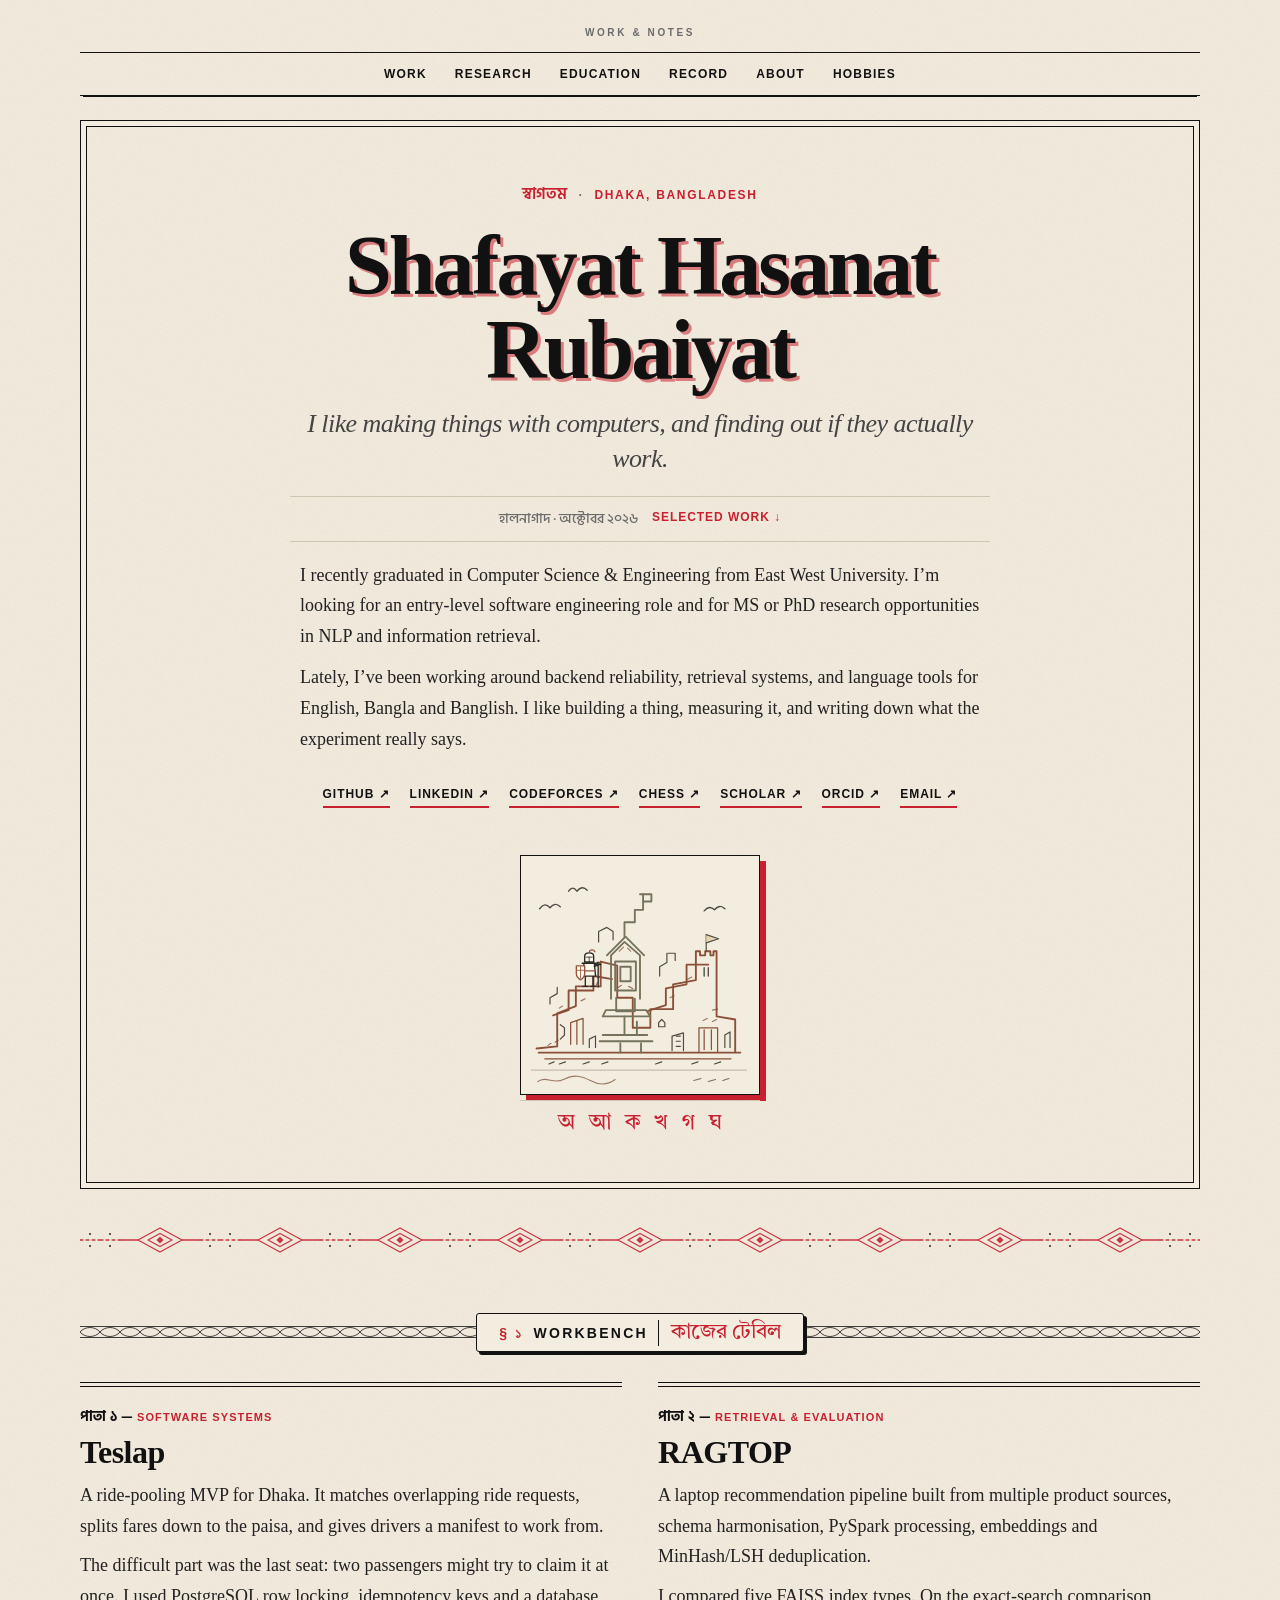
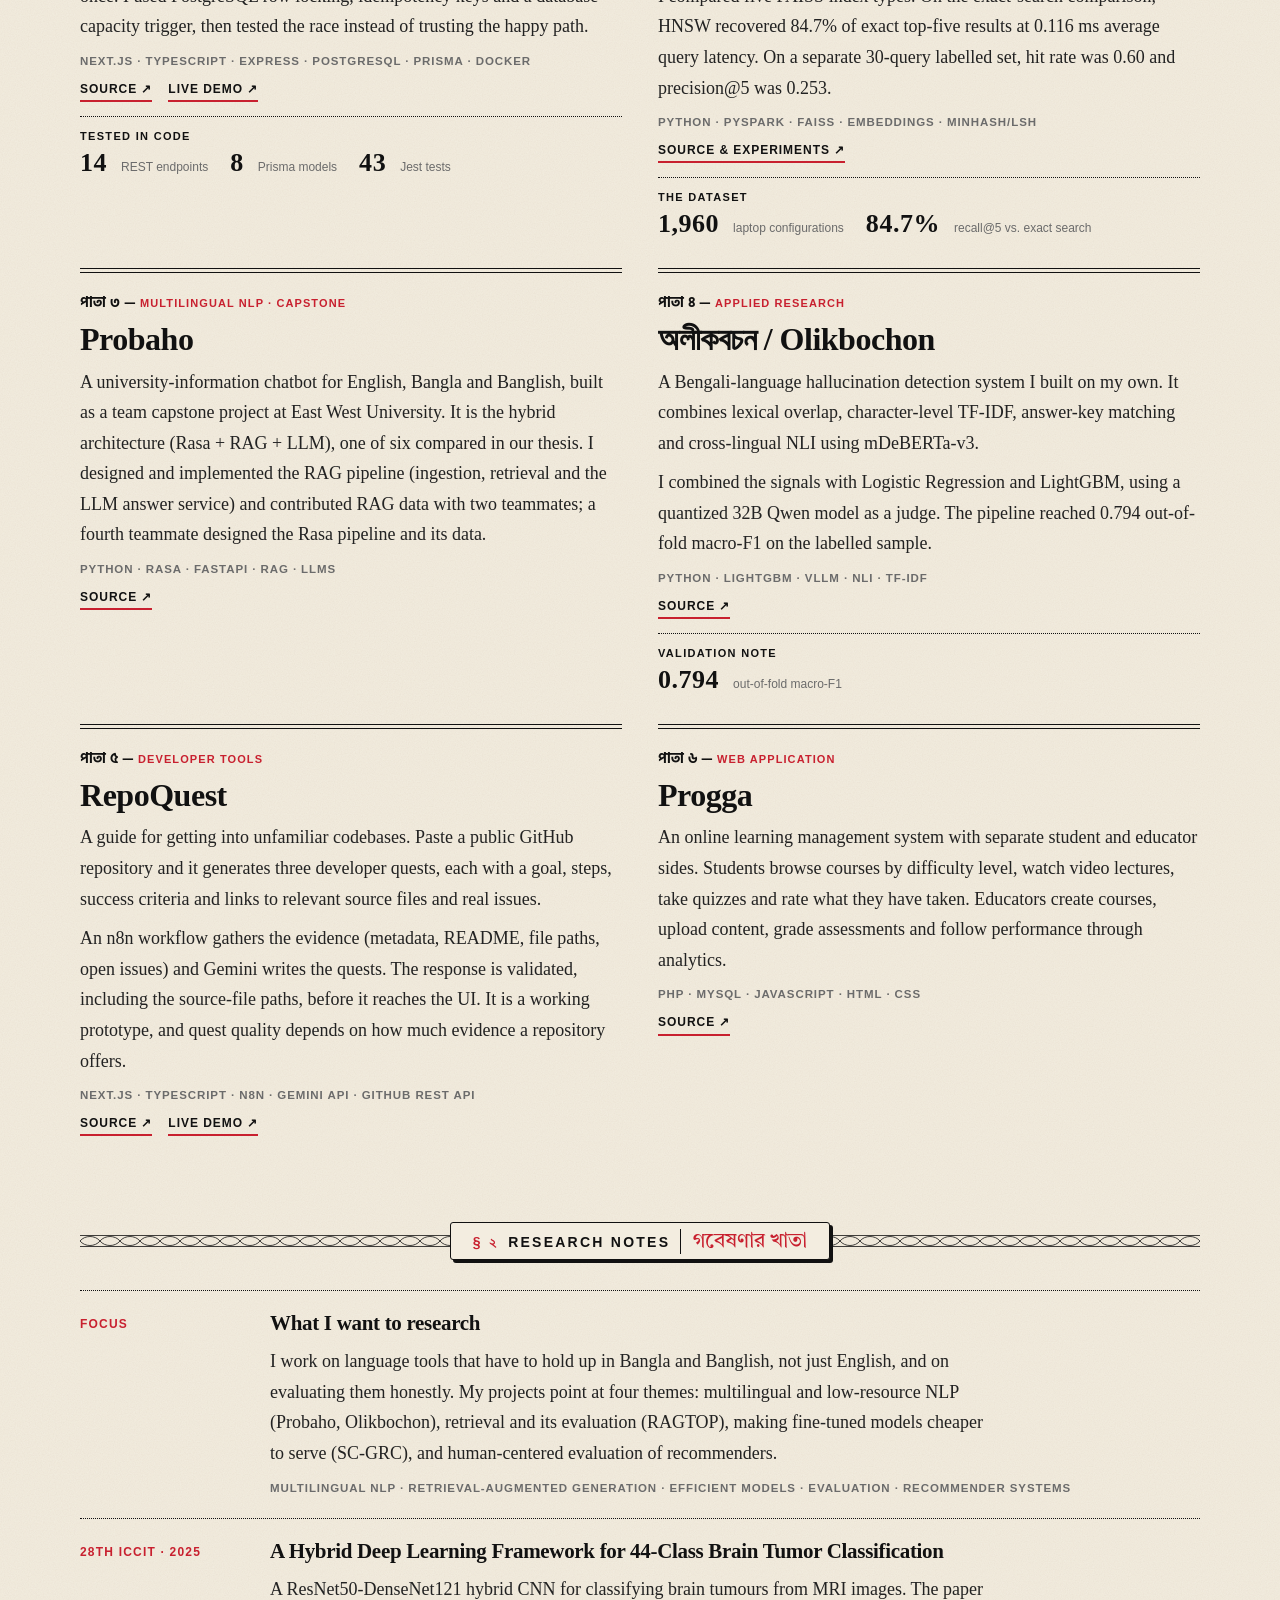
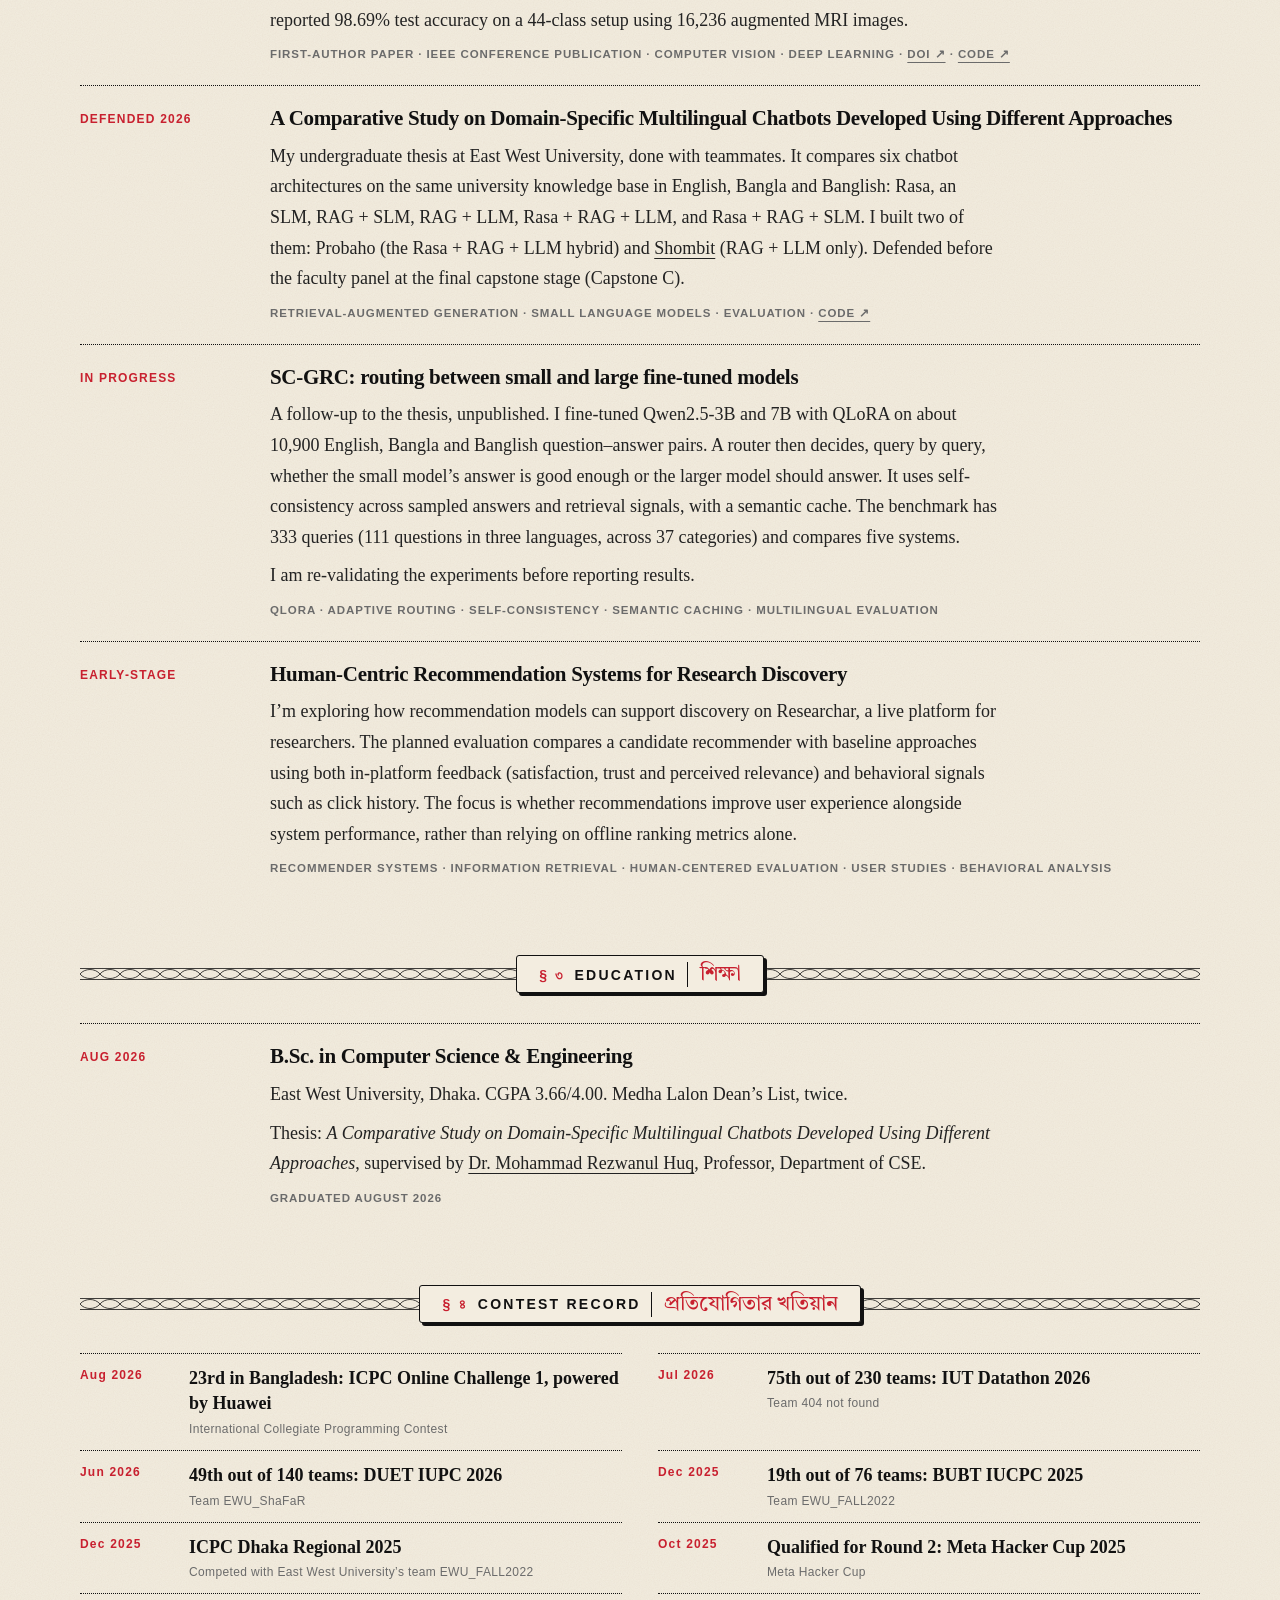
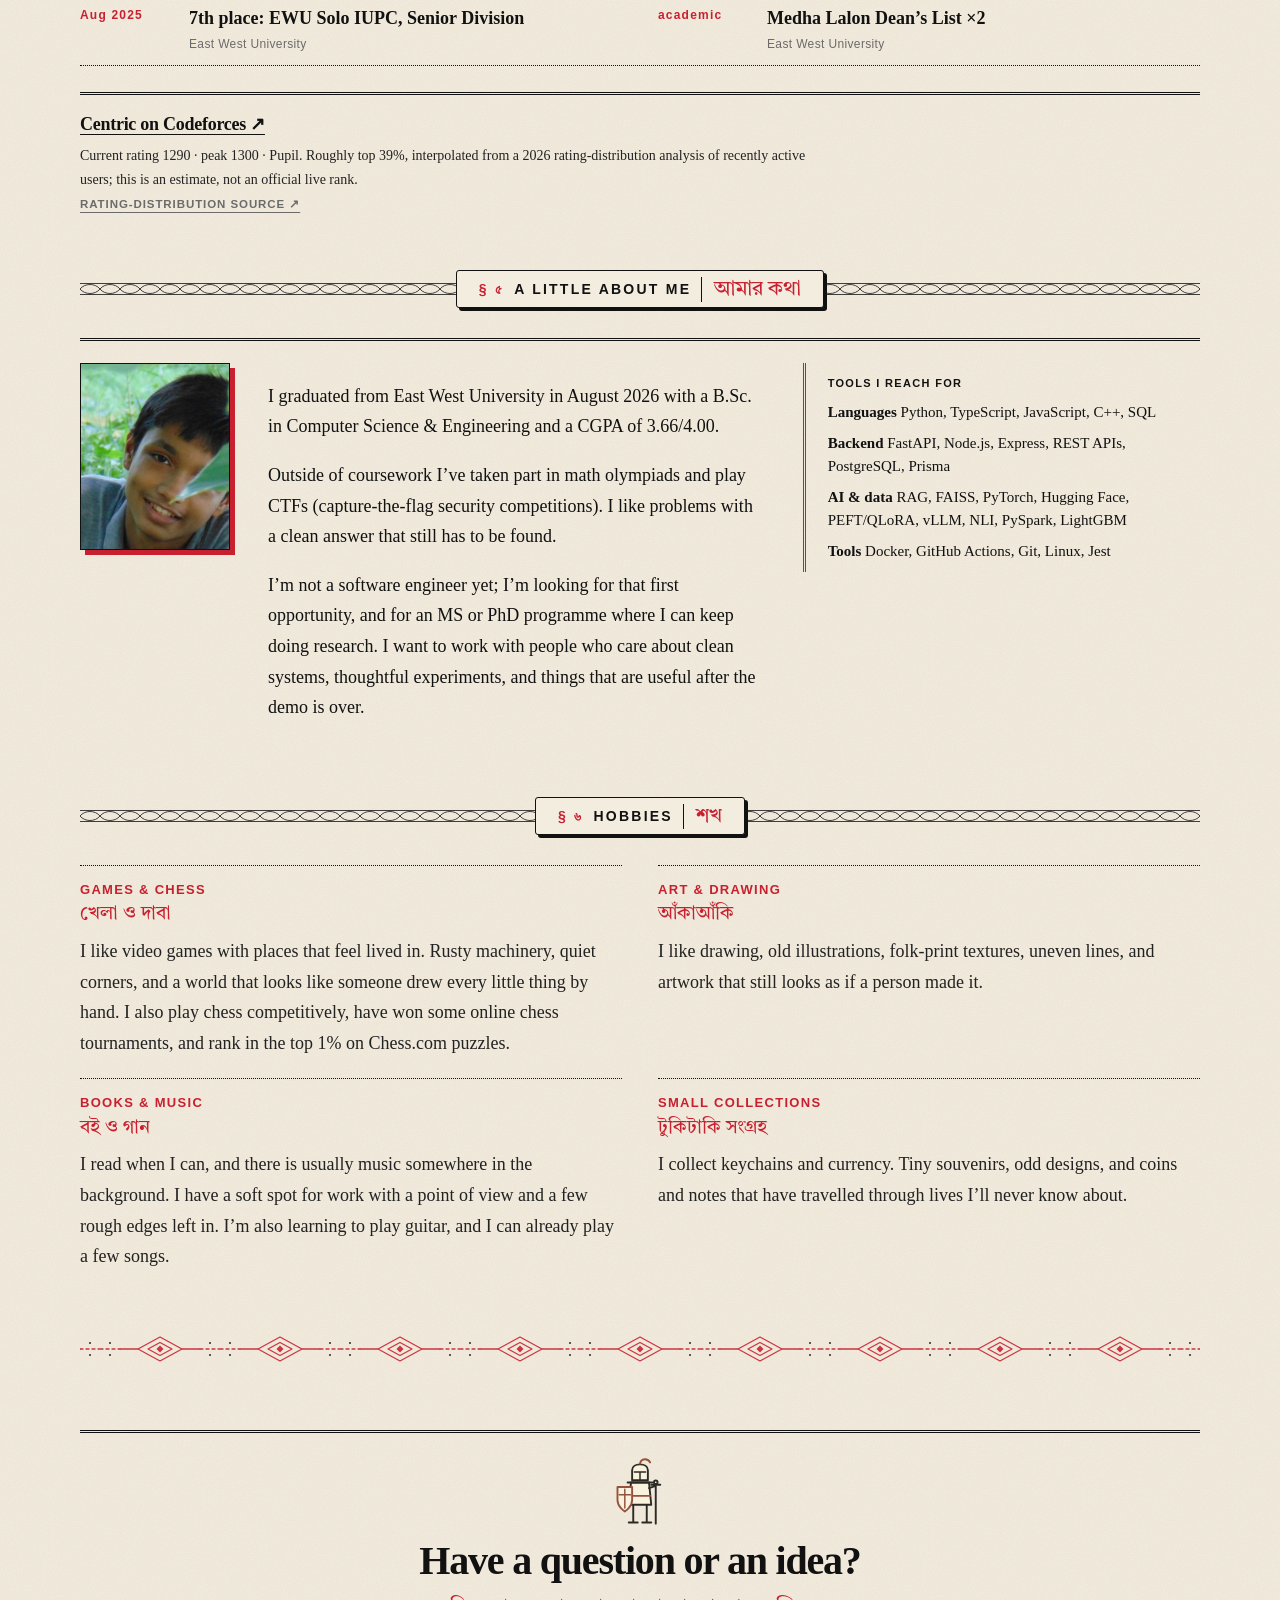
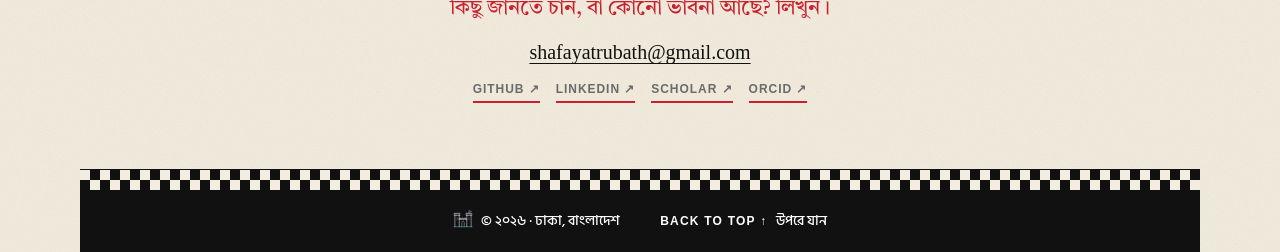
==== commit d8e24be6: "add info" ====
--- a/index.html
+++ b/index.html
@@ -3,13 +3,13 @@
 <head>
   <meta charset="utf-8">
   <meta name="viewport" content="width=device-width, initial-scale=1">
-  <meta name="description" content="Shafayat Hasanat Rubaiyat. Recent CSE graduate interested in software engineering, research, systems, algorithms, and multilingual NLP.">
+  <meta name="description" content="Shafayat Hasanat Rubaiyat. Recent CSE graduate seeking software engineering roles and MS/PhD research opportunities in multilingual NLP and retrieval.">
   <meta name="theme-color" content="#f3ede0">
   <title>Shafayat Hasanat Rubaiyat | work & notes</title>
   <link rel="canonical" href="https://infi9itea.github.io/">
   <meta property="og:type" content="website">
   <meta property="og:title" content="Shafayat Hasanat Rubaiyat | work & notes">
-  <meta property="og:description" content="Recent CSE graduate interested in software engineering, research, systems, algorithms, and multilingual NLP.">
+  <meta property="og:description" content="Recent CSE graduate seeking software engineering roles and MS/PhD research opportunities in multilingual NLP and retrieval.">
   <meta property="og:url" content="https://infi9itea.github.io/">
   <meta property="og:image" content="https://infi9itea.github.io/assets/og-image.png">
   <meta property="og:image:width" content="1200">
@@ -17,7 +17,7 @@
   <meta property="og:image:alt" content="Shafayat Hasanat Rubaiyat, with a hand-drawn rooftop, castle tower and knight">
   <meta name="twitter:card" content="summary_large_image">
   <meta name="twitter:title" content="Shafayat Hasanat Rubaiyat | work &amp; notes">
-  <meta name="twitter:description" content="Recent CSE graduate interested in software engineering, research, systems, algorithms, and multilingual NLP.">
+  <meta name="twitter:description" content="Recent CSE graduate seeking software engineering roles and MS/PhD research opportunities in multilingual NLP and retrieval.">
   <meta name="twitter:image" content="https://infi9itea.github.io/assets/og-image.png">
   <link rel="icon" href="assets/favicon.svg" type="image/svg+xml">
   <link rel="preconnect" href="https://fonts.googleapis.com">
@@ -33,6 +33,7 @@
       <nav aria-label="Main navigation">
         <a href="#work">work</a>
         <a href="#research">research</a>
+        <a href="#education">education</a>
         <a href="#record">record</a>
         <a href="#about">about</a>
         <a href="#hobbies">hobbies</a>
@@ -48,7 +49,7 @@
             <p class="lead">I like making things with computers, and finding out if they actually work.</p>
             <p class="byline"><span lang="bn">হালনাগাদ · অক্টোবর ২০২৬</span><a href="#work">Selected work ↓</a></p>
             <div class="intro-copy">
-              <p>I recently graduated in Computer Science &amp; Engineering from East West University. I’m looking for an entry-level software engineering role, and I’m interested in research too.</p>
+              <p>I recently graduated in Computer Science &amp; Engineering from East West University. I’m looking for an entry-level software engineering role and for MS or PhD research opportunities in NLP and information retrieval.</p>
               <p>Lately, I’ve been working around backend reliability, retrieval systems, and language tools for English, Bangla and Banglish. I like building a thing, measuring it, and writing down what the experiment really says.</p>
             </div>
             <p class="links" aria-label="External profiles">
@@ -56,6 +57,8 @@
               <a href="https://www.linkedin.com/in/infi9itea/" target="_blank" rel="noopener noreferrer">LinkedIn <span aria-hidden="true">↗</span></a>
               <a href="https://codeforces.com/profile/Centric" target="_blank" rel="noopener noreferrer">Codeforces <span aria-hidden="true">↗</span></a>
               <a href="https://www.chess.com/member/infi9itea" target="_blank" rel="noopener noreferrer">Chess <span aria-hidden="true">↗</span></a>
+              <a href="https://scholar.google.com/citations?user=V1L3dSgAAAAJ&amp;hl=en" target="_blank" rel="noopener noreferrer">Scholar <span aria-hidden="true">↗</span></a>
+              <a href="https://orcid.org/0009-0002-2202-2596" target="_blank" rel="noopener noreferrer">ORCID <span aria-hidden="true">↗</span></a>
               <a href="mailto:shafayatrubath@gmail.com">Email <span aria-hidden="true">↗</span></a>
             </p>
           </div>
@@ -115,9 +118,9 @@
           <div class="project-main">
             <div class="project-title-row">
               <h3><a href="https://github.com/infi9itea/Probaho" target="_blank" rel="noopener noreferrer">Probaho</a></h3>
-              <span class="project-kind">multilingual NLP</span>
-            </div>
-            <p>A university-information chatbot for English, Bangla and Banglish, built end to end as a solo project. I designed and implemented the RAG pipeline (ingestion, retrieval and the LLM answer service) and built the knowledge base.</p>
+              <span class="project-kind">multilingual NLP · capstone</span>
+            </div>
+            <p>A university-information chatbot for English, Bangla and Banglish, built as a team capstone project at East West University. It is the hybrid architecture (Rasa + RAG + LLM), one of six compared in our thesis. I designed and implemented the RAG pipeline (ingestion, retrieval and the LLM answer service) and contributed RAG data with two teammates; a fourth teammate designed the Rasa pipeline and its data.</p>
             <p class="stack">Python · Rasa · FastAPI · RAG · LLMs</p>
             <p class="project-links"><a href="https://github.com/infi9itea/Probaho" target="_blank" rel="noopener noreferrer">source ↗</a></p>
           </div>
@@ -171,6 +174,14 @@
           <h2>Research notes <span lang="bn">গবেষণার খাতা</span></h2>
         </div>
         <article class="research-entry">
+          <span class="research-date">focus</span>
+          <div>
+            <h3>What I want to research</h3>
+            <p>I work on language tools that have to hold up in Bangla and Banglish, not just English, and on evaluating them honestly. My projects point at four themes: multilingual and low-resource NLP (Probaho, Olikbochon), retrieval and its evaluation (RAGTOP), making fine-tuned models cheaper to serve (SC-GRC), and human-centered evaluation of recommenders.</p>
+            <p class="stack">multilingual NLP · retrieval-augmented generation · efficient models · evaluation · recommender systems</p>
+          </div>
+        </article>
+        <article class="research-entry">
           <span class="research-date">28th ICCIT · 2025</span>
           <div>
             <h3><a href="https://doi.org/10.1109/ICCIT68739.2025.11491434" target="_blank" rel="noopener noreferrer">A Hybrid Deep Learning Framework for 44-Class Brain Tumor Classification</a></h3>
@@ -179,11 +190,20 @@
           </div>
         </article>
         <article class="research-entry">
+          <span class="research-date">defended 2026</span>
+          <div>
+            <h3>A Comparative Study on Domain-Specific Multilingual Chatbots Developed Using Different Approaches</h3>
+            <p>My undergraduate thesis at East West University, done with teammates. It compares six chatbot architectures on the same university knowledge base in English, Bangla and Banglish: Rasa, an SLM, RAG + SLM, RAG + LLM, Rasa + RAG + LLM, and Rasa + RAG + SLM. I built two of them: Probaho (the Rasa + RAG + LLM hybrid) and <a href="https://github.com/infi9itea/ShomBit" target="_blank" rel="noopener noreferrer">Shombit</a> (RAG + LLM only). Defended before the faculty panel at the final capstone stage (Capstone C).</p>
+            <p class="stack">retrieval-augmented generation · small language models · evaluation · <a href="https://github.com/infi9itea/Probaho" target="_blank" rel="noopener noreferrer">code ↗</a></p>
+          </div>
+        </article>
+        <article class="research-entry">
           <span class="research-date">in progress</span>
           <div>
-            <h3>Comparing multilingual university chatbots</h3>
-            <p>I’m studying domain-specific chatbot approaches across English, Bangla and Banglish: how retrieval, fine-tuning and model scale affect answer quality, and whether a system stays consistent across languages.</p>
-            <p class="stack">retrieval-augmented generation · small language models · evaluation</p>
+            <h3>SC-GRC: routing between small and large fine-tuned models</h3>
+            <p>A follow-up to the thesis, unpublished. I fine-tuned Qwen2.5-3B and 7B with QLoRA on about 10,900 English, Bangla and Banglish question–answer pairs. A router then decides, query by query, whether the small model’s answer is good enough or the larger model should answer. It uses self-consistency across sampled answers and retrieval signals, with a semantic cache. The benchmark has 333 queries (111 questions in three languages, across 37 categories) and compares five systems.</p>
+            <p>I am re-validating the experiments before reporting results.</p>
+            <p class="stack">QLoRA · adaptive routing · self-consistency · semantic caching · multilingual evaluation</p>
           </div>
         </article>
         <article class="research-entry">
@@ -192,6 +212,21 @@
             <h3>Human-Centric Recommendation Systems for Research Discovery</h3>
             <p>I’m exploring how recommendation models can support discovery on Researchar, a live platform for researchers. The planned evaluation compares a candidate recommender with baseline approaches using both in-platform feedback (satisfaction, trust and perceived relevance) and behavioral signals such as click history. The focus is whether recommendations improve user experience alongside system performance, rather than relying on offline ranking metrics alone.</p>
             <p class="stack">recommender systems · information retrieval · human-centered evaluation · user studies · behavioral analysis</p>
+          </div>
+        </article>
+      </section>
+
+      <section id="education" class="section">
+        <div class="section-heading">
+          <h2>Education <span lang="bn">শিক্ষা</span></h2>
+        </div>
+        <article class="research-entry">
+          <span class="research-date">Aug 2026</span>
+          <div>
+            <h3>B.Sc. in Computer Science &amp; Engineering</h3>
+            <p>East West University, Dhaka. CGPA 3.66/4.00. Medha Lalon Dean’s List, twice.</p>
+            <p>Thesis: <em>A Comparative Study on Domain-Specific Multilingual Chatbots Developed Using Different Approaches</em>, supervised by <a href="https://fse.ewubd.edu/computer-science-engineering/faculty-view/mrhuq" target="_blank" rel="noopener noreferrer">Dr. Mohammad Rezwanul Huq</a>, Professor, Department of CSE.</p>
+            <p class="stack">graduated August 2026</p>
           </div>
         </article>
       </section>
@@ -205,8 +240,8 @@
           <div class="record-row"><time datetime="2026-07">Jul 2026</time><div><strong>75th out of 230 teams: IUT Datathon 2026</strong><span>Team 404 not found</span></div></div>
           <div class="record-row"><time datetime="2026-06">Jun 2026</time><div><strong>49th out of 140 teams: DUET IUPC 2026</strong><span>Team EWU_ShaFaR</span></div></div>
           <div class="record-row"><time datetime="2025-12">Dec 2025</time><div><strong>19th out of 76 teams: BUBT IUCPC 2025</strong><span>Team EWU_FALL2022</span></div></div>
+          <div class="record-row"><time datetime="2025-12">Dec 2025</time><div><strong>ICPC Dhaka Regional 2025</strong><span>Competed with East West University’s team EWU_FALL2022</span></div></div>
           <div class="record-row"><time datetime="2025-10">Oct 2025</time><div><strong>Qualified for Round 2: Meta Hacker Cup 2025</strong><span>Meta Hacker Cup</span></div></div>
-          <div class="record-row"><time datetime="2025-12">Dec 2025</time><div><strong>ICPC Dhaka Regional 2025</strong><span>Competed with East West University’s team EWU_FALL2022</span></div></div>
           <div class="record-row"><time datetime="2025-08">Aug 2025</time><div><strong>7th place: EWU Solo IUPC, Senior Division</strong><span>East West University</span></div></div>
           <div class="record-row"><time>academic</time><div><strong>Medha Lalon Dean’s List ×2</strong><span>East West University</span></div></div>
         </div>
@@ -226,13 +261,13 @@
           <div>
             <p>I graduated from East West University in August 2026 with a B.Sc. in Computer Science &amp; Engineering and a CGPA of 3.66/4.00.</p>
             <p>Outside of coursework I’ve taken part in math olympiads and play CTFs (capture-the-flag security competitions). I like problems with a clean answer that still has to be found.</p>
-            <p>I’m not a software engineer yet; I’m looking for that first opportunity. I want to work with people who care about clean systems, thoughtful experiments, and things that are useful after the demo is over.</p>
+            <p>I’m not a software engineer yet; I’m looking for that first opportunity, and for an MS or PhD programme where I can keep doing research. I want to work with people who care about clean systems, thoughtful experiments, and things that are useful after the demo is over.</p>
           </div>
           <div class="skills-note">
             <p class="aside-label">tools I reach for</p>
             <p><strong>Languages</strong> Python, TypeScript, JavaScript, C++, SQL</p>
             <p><strong>Backend</strong> FastAPI, Node.js, Express, REST APIs, PostgreSQL, Prisma</p>
-            <p><strong>AI &amp; data</strong> RAG, FAISS, PyTorch, Hugging Face, vLLM, NLI, PySpark, LightGBM</p>
+            <p><strong>AI &amp; data</strong> RAG, FAISS, PyTorch, Hugging Face, PEFT/QLoRA, vLLM, NLI, PySpark, LightGBM</p>
             <p><strong>Tools</strong> Docker, GitHub Actions, Git, Linux, Jest</p>
           </div>
         </div>
@@ -255,7 +290,7 @@
         <h2>Have a question or an idea?</h2>
         <p class="contact-bn" lang="bn">কিছু জানতে চান, বা কোনো ভাবনা আছে? লিখুন।</p>
         <p><a href="mailto:shafayatrubath@gmail.com">shafayatrubath@gmail.com</a></p>
-        <div class="contact-links"><a href="https://github.com/infi9itea" target="_blank" rel="noopener noreferrer">GitHub ↗</a><a href="https://www.linkedin.com/in/infi9itea/" target="_blank" rel="noopener noreferrer">LinkedIn ↗</a></div>
+        <div class="contact-links"><a href="https://github.com/infi9itea" target="_blank" rel="noopener noreferrer">GitHub ↗</a><a href="https://www.linkedin.com/in/infi9itea/" target="_blank" rel="noopener noreferrer">LinkedIn ↗</a><a href="https://scholar.google.com/citations?user=V1L3dSgAAAAJ&amp;hl=en" target="_blank" rel="noopener noreferrer">Scholar ↗</a><a href="https://orcid.org/0009-0002-2202-2596" target="_blank" rel="noopener noreferrer">ORCID ↗</a></div>
       </section>
     </main>
 
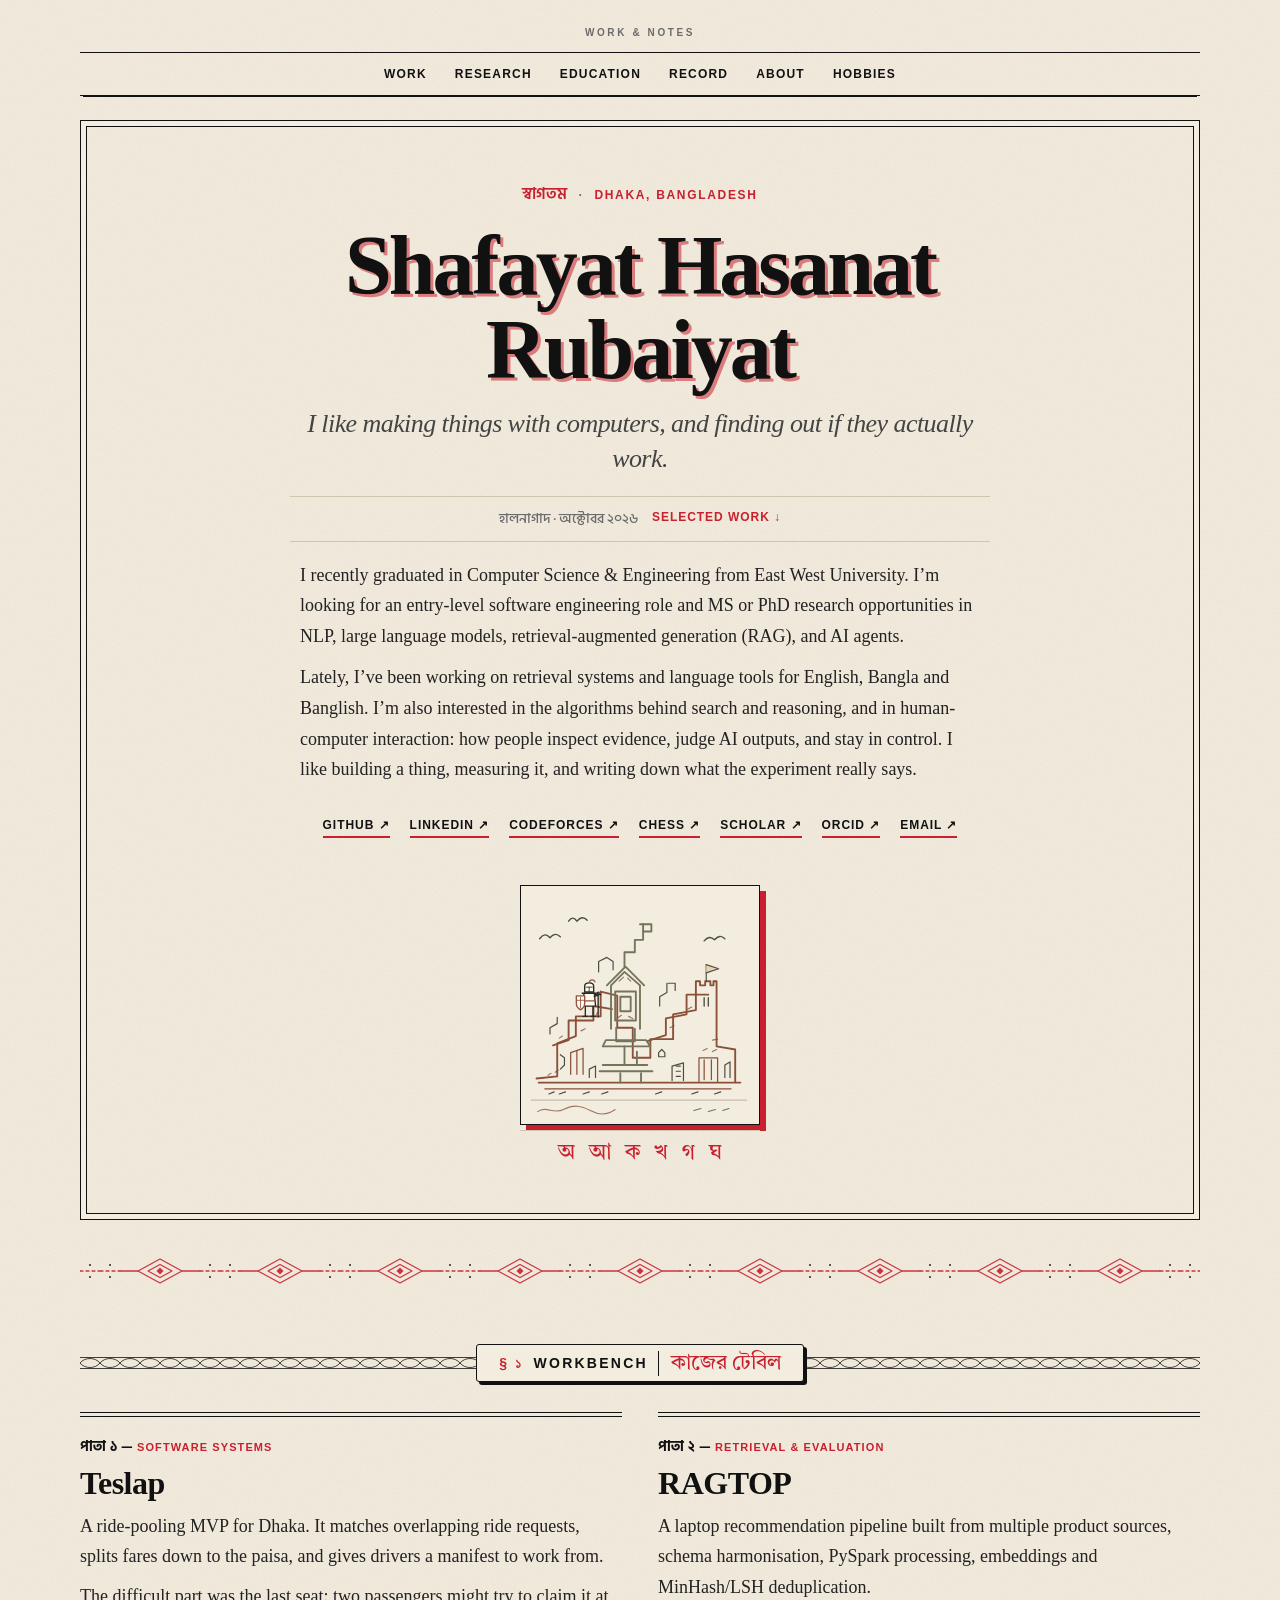
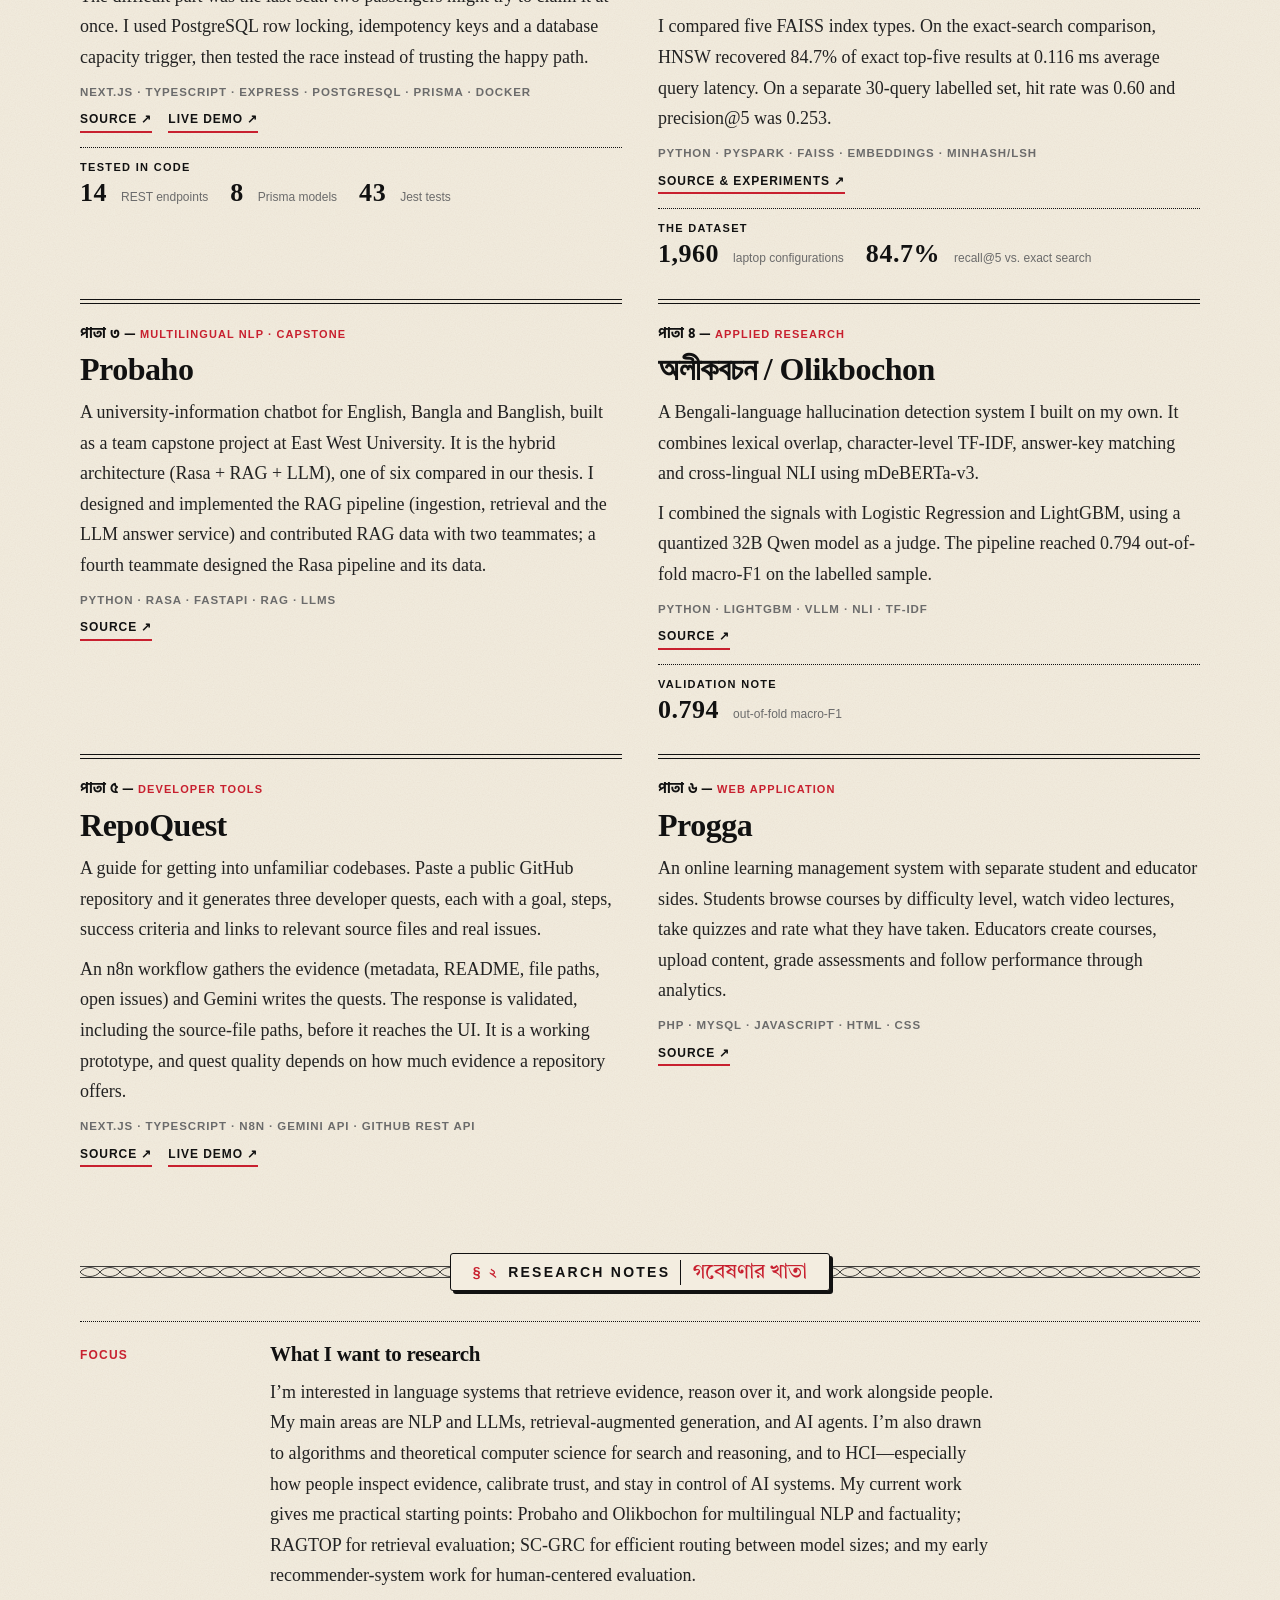
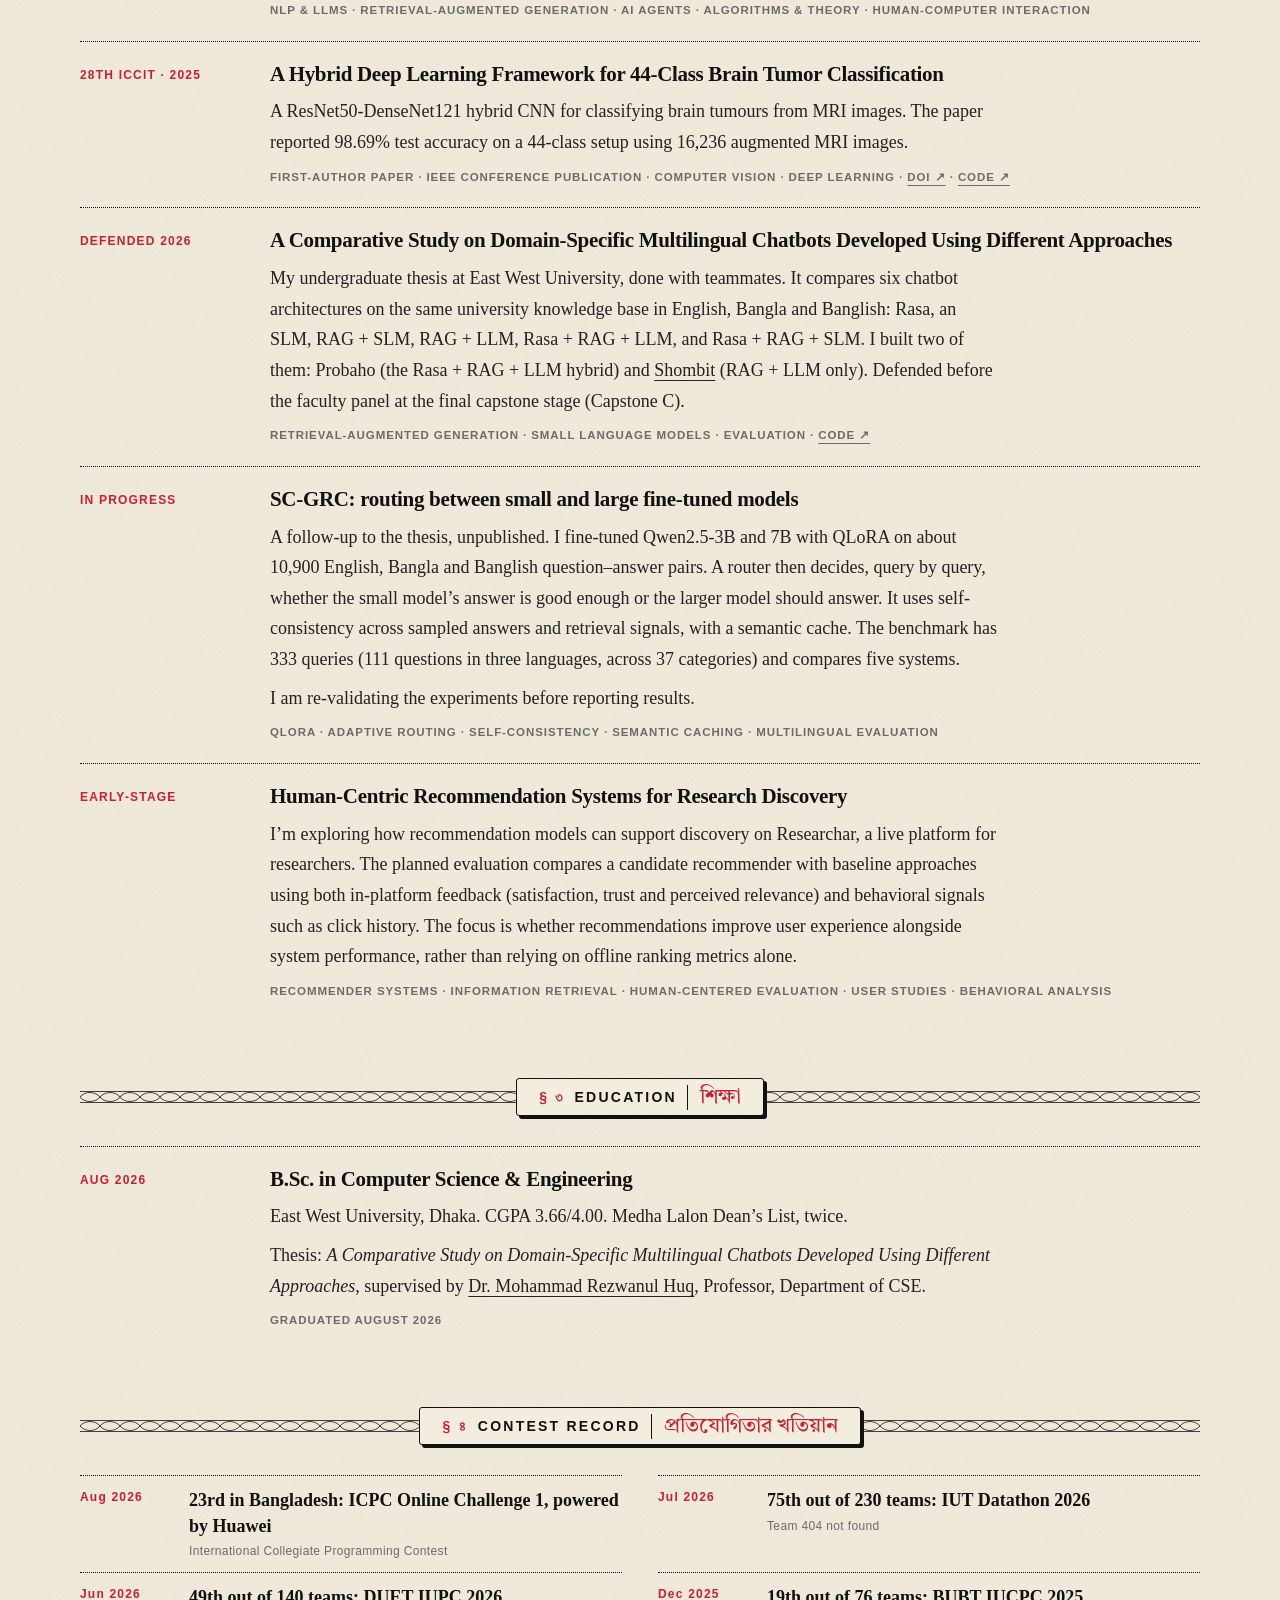
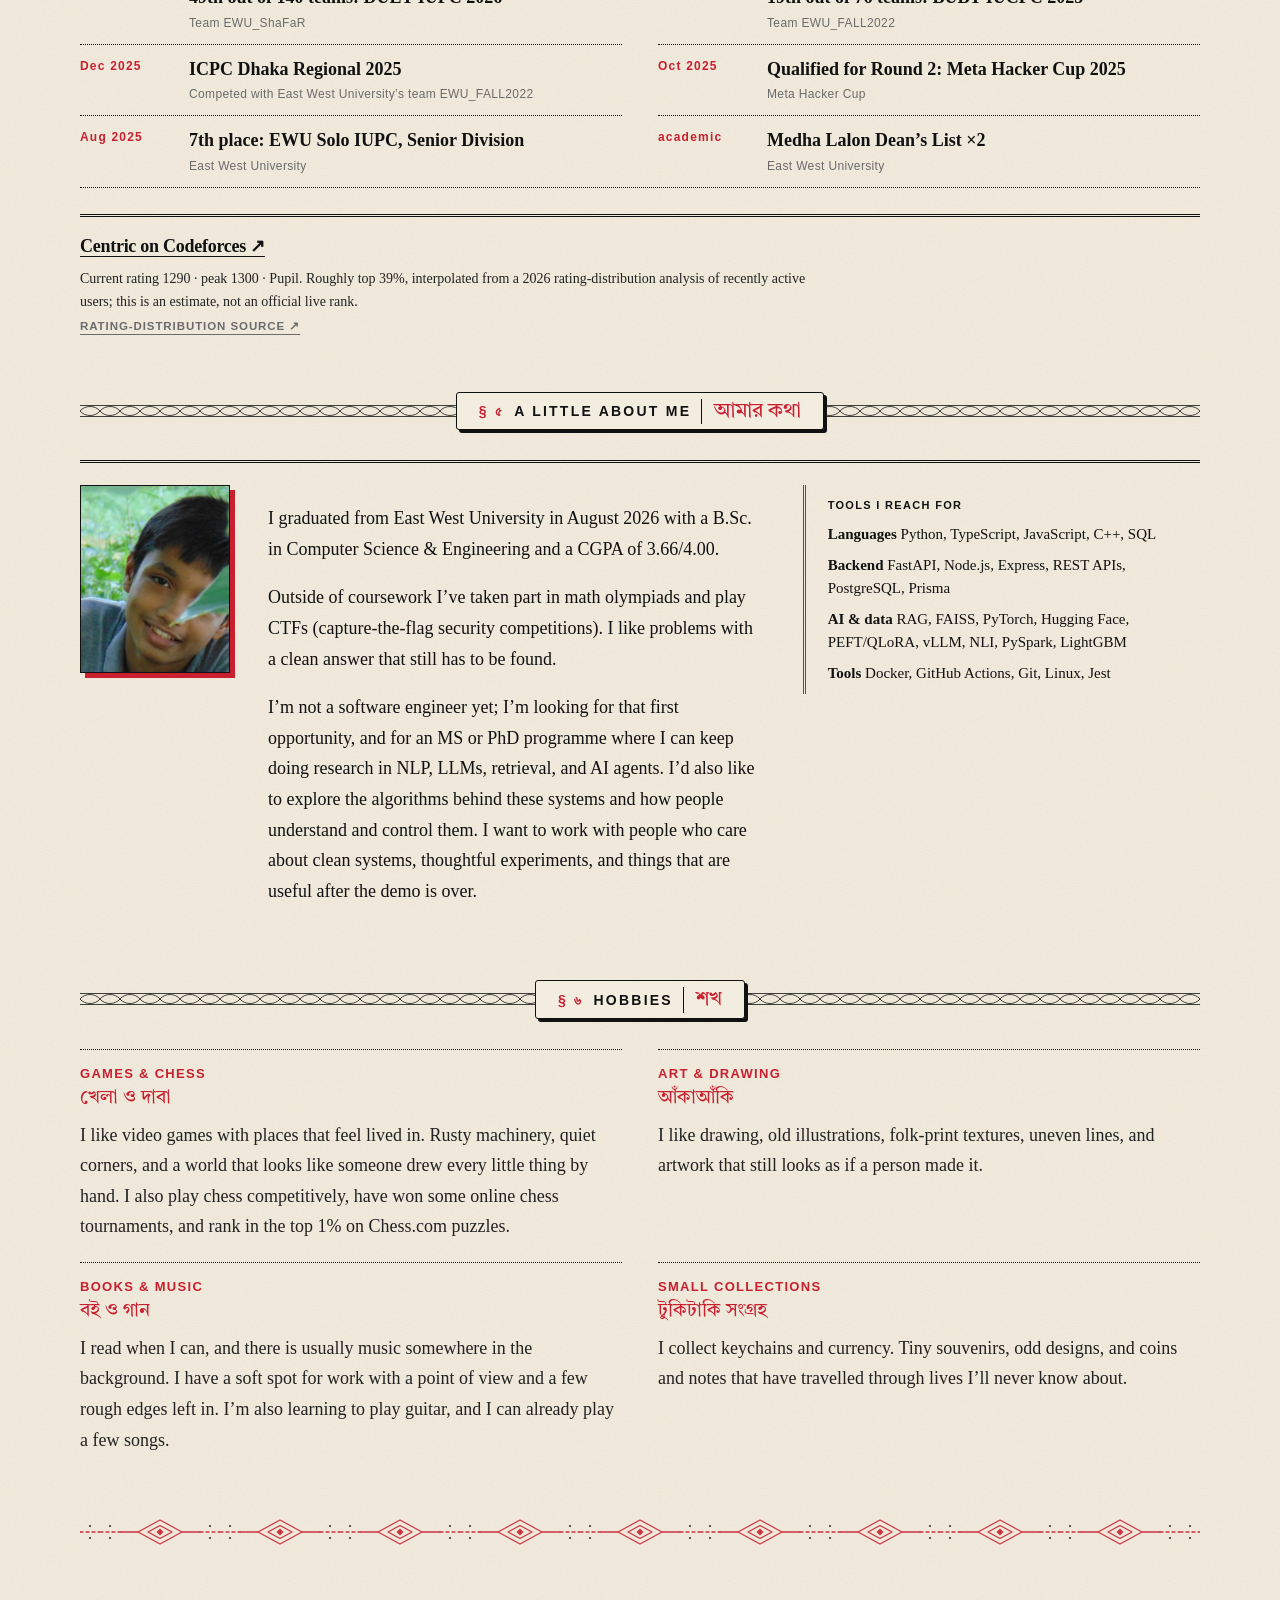
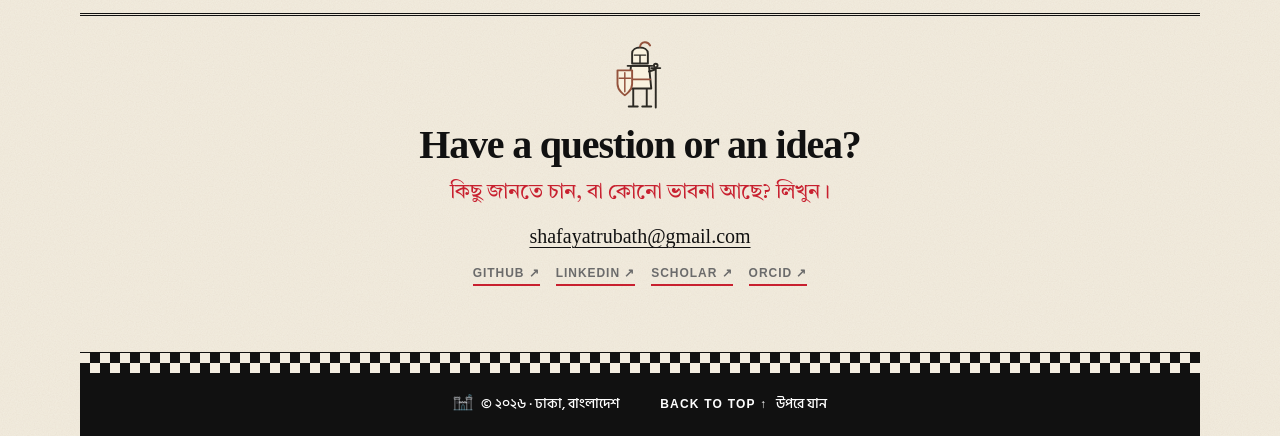
==== commit 1ce5556f: "Revise index.html" ====
--- a/index.html
+++ b/index.html
@@ -3,13 +3,13 @@
 <head>
   <meta charset="utf-8">
   <meta name="viewport" content="width=device-width, initial-scale=1">
-  <meta name="description" content="Shafayat Hasanat Rubaiyat. Recent CSE graduate seeking software engineering roles and MS/PhD research opportunities in multilingual NLP and retrieval.">
+  <meta name="description" content="Shafayat Hasanat Rubaiyat. Recent CSE graduate seeking software engineering roles and MS/PhD research in NLP, LLMs, RAG, AI agents, algorithms, and human-computer interaction.">
   <meta name="theme-color" content="#f3ede0">
   <title>Shafayat Hasanat Rubaiyat | work & notes</title>
   <link rel="canonical" href="https://infi9itea.github.io/">
   <meta property="og:type" content="website">
   <meta property="og:title" content="Shafayat Hasanat Rubaiyat | work & notes">
-  <meta property="og:description" content="Recent CSE graduate seeking software engineering roles and MS/PhD research opportunities in multilingual NLP and retrieval.">
+  <meta property="og:description" content="Recent CSE graduate seeking software engineering roles and MS/PhD research in NLP, LLMs, RAG, AI agents, algorithms, and human-computer interaction.">
   <meta property="og:url" content="https://infi9itea.github.io/">
   <meta property="og:image" content="https://infi9itea.github.io/assets/og-image.png">
   <meta property="og:image:width" content="1200">
@@ -17,7 +17,7 @@
   <meta property="og:image:alt" content="Shafayat Hasanat Rubaiyat, with a hand-drawn rooftop, castle tower and knight">
   <meta name="twitter:card" content="summary_large_image">
   <meta name="twitter:title" content="Shafayat Hasanat Rubaiyat | work &amp; notes">
-  <meta name="twitter:description" content="Recent CSE graduate seeking software engineering roles and MS/PhD research opportunities in multilingual NLP and retrieval.">
+  <meta name="twitter:description" content="Recent CSE graduate seeking software engineering roles and MS/PhD research in NLP, LLMs, RAG, AI agents, algorithms, and human-computer interaction.">
   <meta name="twitter:image" content="https://infi9itea.github.io/assets/og-image.png">
   <link rel="icon" href="assets/favicon.svg" type="image/svg+xml">
   <link rel="preconnect" href="https://fonts.googleapis.com">
@@ -49,8 +49,8 @@
             <p class="lead">I like making things with computers, and finding out if they actually work.</p>
             <p class="byline"><span lang="bn">হালনাগাদ · অক্টোবর ২০২৬</span><a href="#work">Selected work ↓</a></p>
             <div class="intro-copy">
-              <p>I recently graduated in Computer Science &amp; Engineering from East West University. I’m looking for an entry-level software engineering role and for MS or PhD research opportunities in NLP and information retrieval.</p>
-              <p>Lately, I’ve been working around backend reliability, retrieval systems, and language tools for English, Bangla and Banglish. I like building a thing, measuring it, and writing down what the experiment really says.</p>
+              <p>I recently graduated in Computer Science &amp; Engineering from East West University. I’m looking for an entry-level software engineering role and MS or PhD research opportunities in NLP, large language models, retrieval-augmented generation (RAG), and AI agents.</p>
+              <p>Lately, I’ve been working on retrieval systems and language tools for English, Bangla and Banglish. I’m also interested in the algorithms behind search and reasoning, and in human-computer interaction: how people inspect evidence, judge AI outputs, and stay in control. I like building a thing, measuring it, and writing down what the experiment really says.</p>
             </div>
             <p class="links" aria-label="External profiles">
               <a href="https://github.com/infi9itea" target="_blank" rel="noopener noreferrer">GitHub <span aria-hidden="true">↗</span></a>
@@ -177,8 +177,8 @@
           <span class="research-date">focus</span>
           <div>
             <h3>What I want to research</h3>
-            <p>I work on language tools that have to hold up in Bangla and Banglish, not just English, and on evaluating them honestly. My projects point at four themes: multilingual and low-resource NLP (Probaho, Olikbochon), retrieval and its evaluation (RAGTOP), making fine-tuned models cheaper to serve (SC-GRC), and human-centered evaluation of recommenders.</p>
-            <p class="stack">multilingual NLP · retrieval-augmented generation · efficient models · evaluation · recommender systems</p>
+            <p>I’m interested in language systems that retrieve evidence, reason over it, and work alongside people. My main areas are NLP and LLMs, retrieval-augmented generation, and AI agents. I’m also drawn to algorithms and theoretical computer science for search and reasoning, and to HCI—especially how people inspect evidence, calibrate trust, and stay in control of AI systems. My current work gives me practical starting points: Probaho and Olikbochon for multilingual NLP and factuality; RAGTOP for retrieval evaluation; SC-GRC for efficient routing between model sizes; and my early recommender-system work for human-centered evaluation.</p>
+            <p class="stack">NLP &amp; LLMs · retrieval-augmented generation · AI agents · algorithms &amp; theory · human-computer interaction</p>
           </div>
         </article>
         <article class="research-entry">
@@ -261,7 +261,7 @@
           <div>
             <p>I graduated from East West University in August 2026 with a B.Sc. in Computer Science &amp; Engineering and a CGPA of 3.66/4.00.</p>
             <p>Outside of coursework I’ve taken part in math olympiads and play CTFs (capture-the-flag security competitions). I like problems with a clean answer that still has to be found.</p>
-            <p>I’m not a software engineer yet; I’m looking for that first opportunity, and for an MS or PhD programme where I can keep doing research. I want to work with people who care about clean systems, thoughtful experiments, and things that are useful after the demo is over.</p>
+            <p>I’m not a software engineer yet; I’m looking for that first opportunity, and for an MS or PhD programme where I can keep doing research in NLP, LLMs, retrieval, and AI agents. I’d also like to explore the algorithms behind these systems and how people understand and control them. I want to work with people who care about clean systems, thoughtful experiments, and things that are useful after the demo is over.</p>
           </div>
           <div class="skills-note">
             <p class="aside-label">tools I reach for</p>
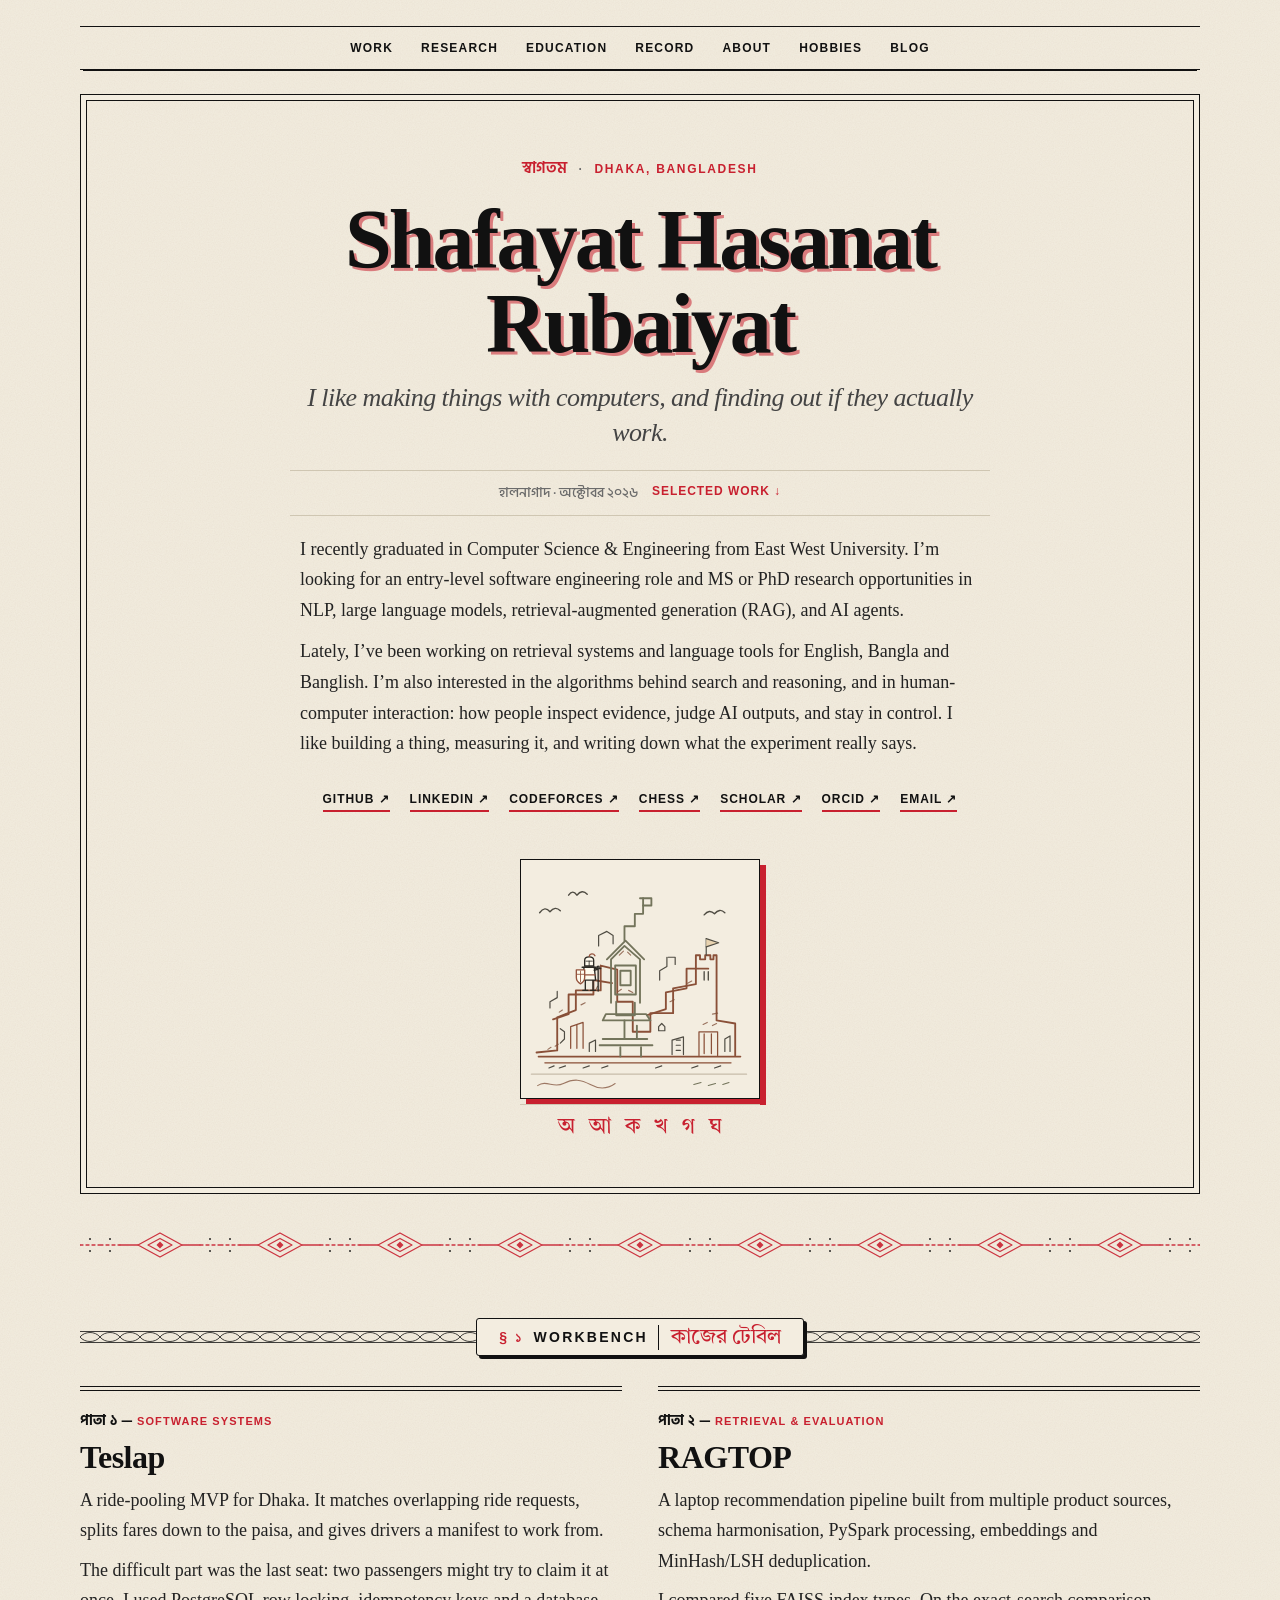
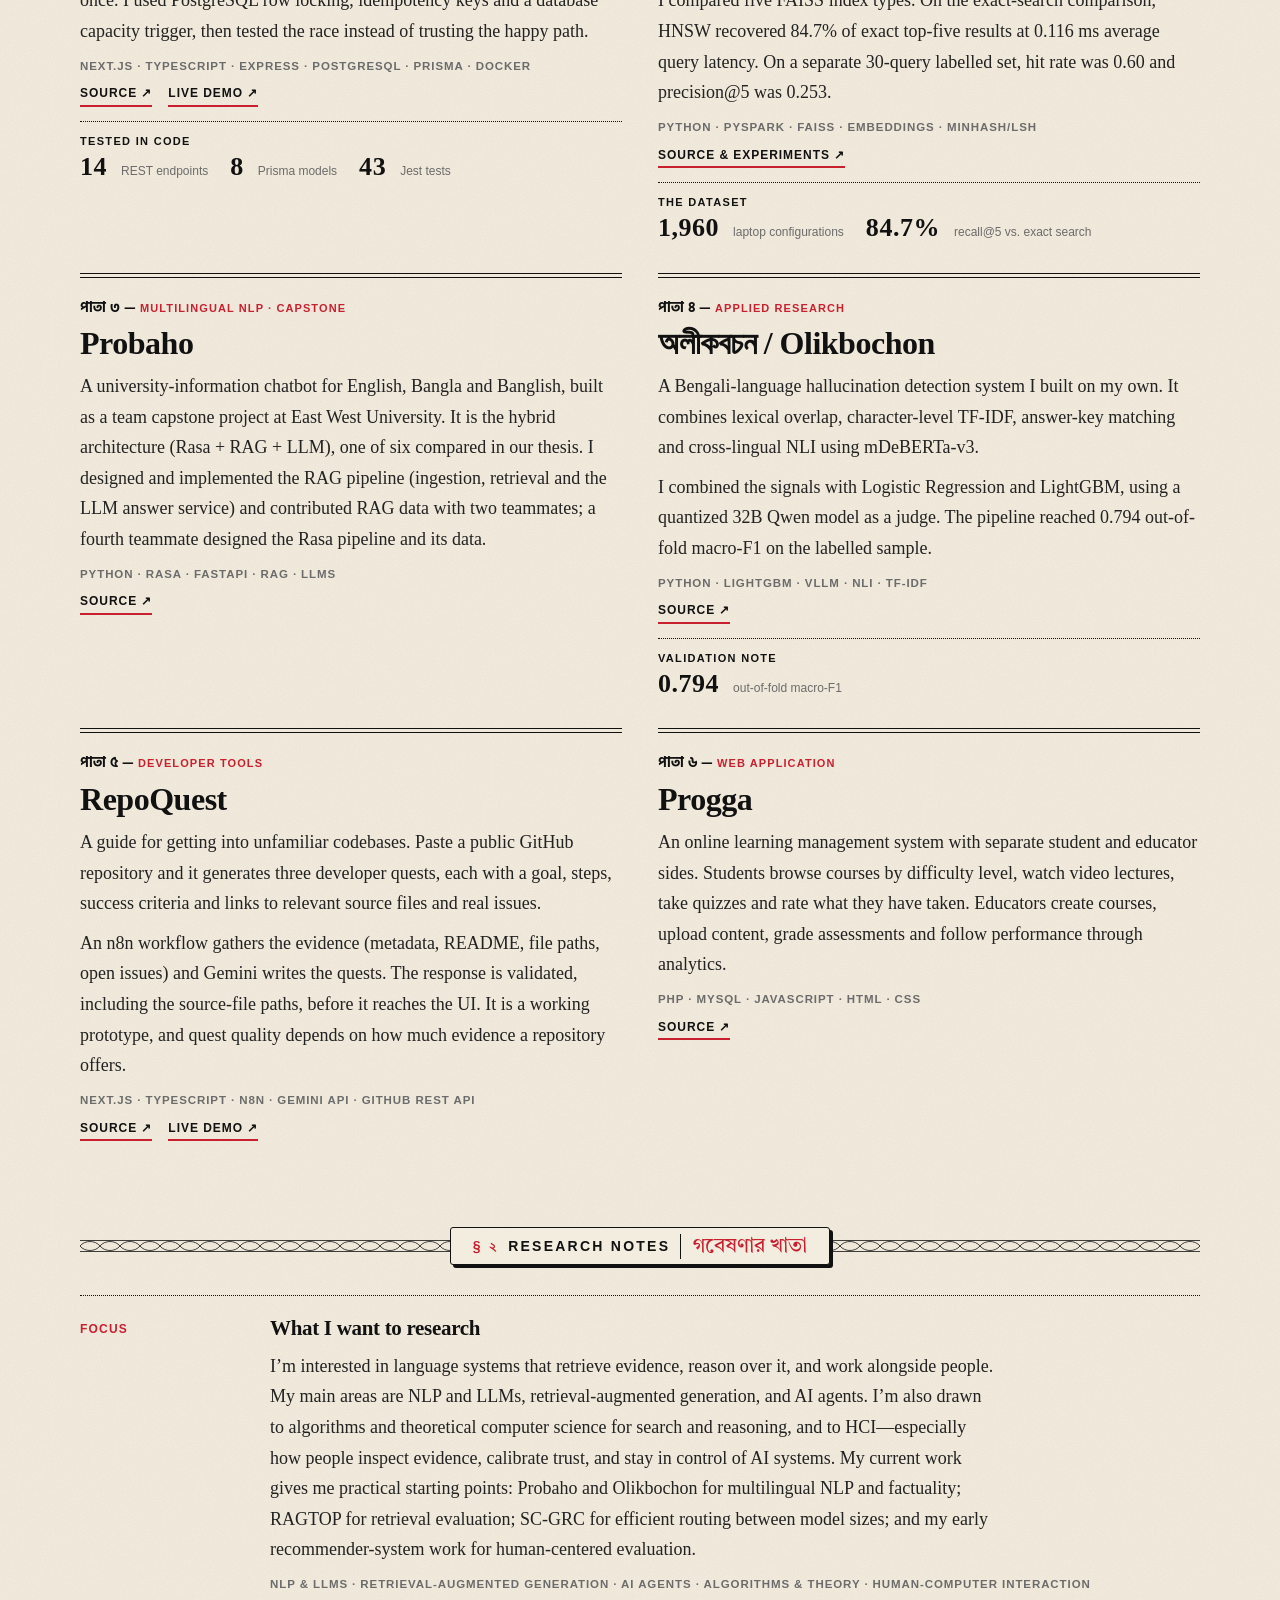
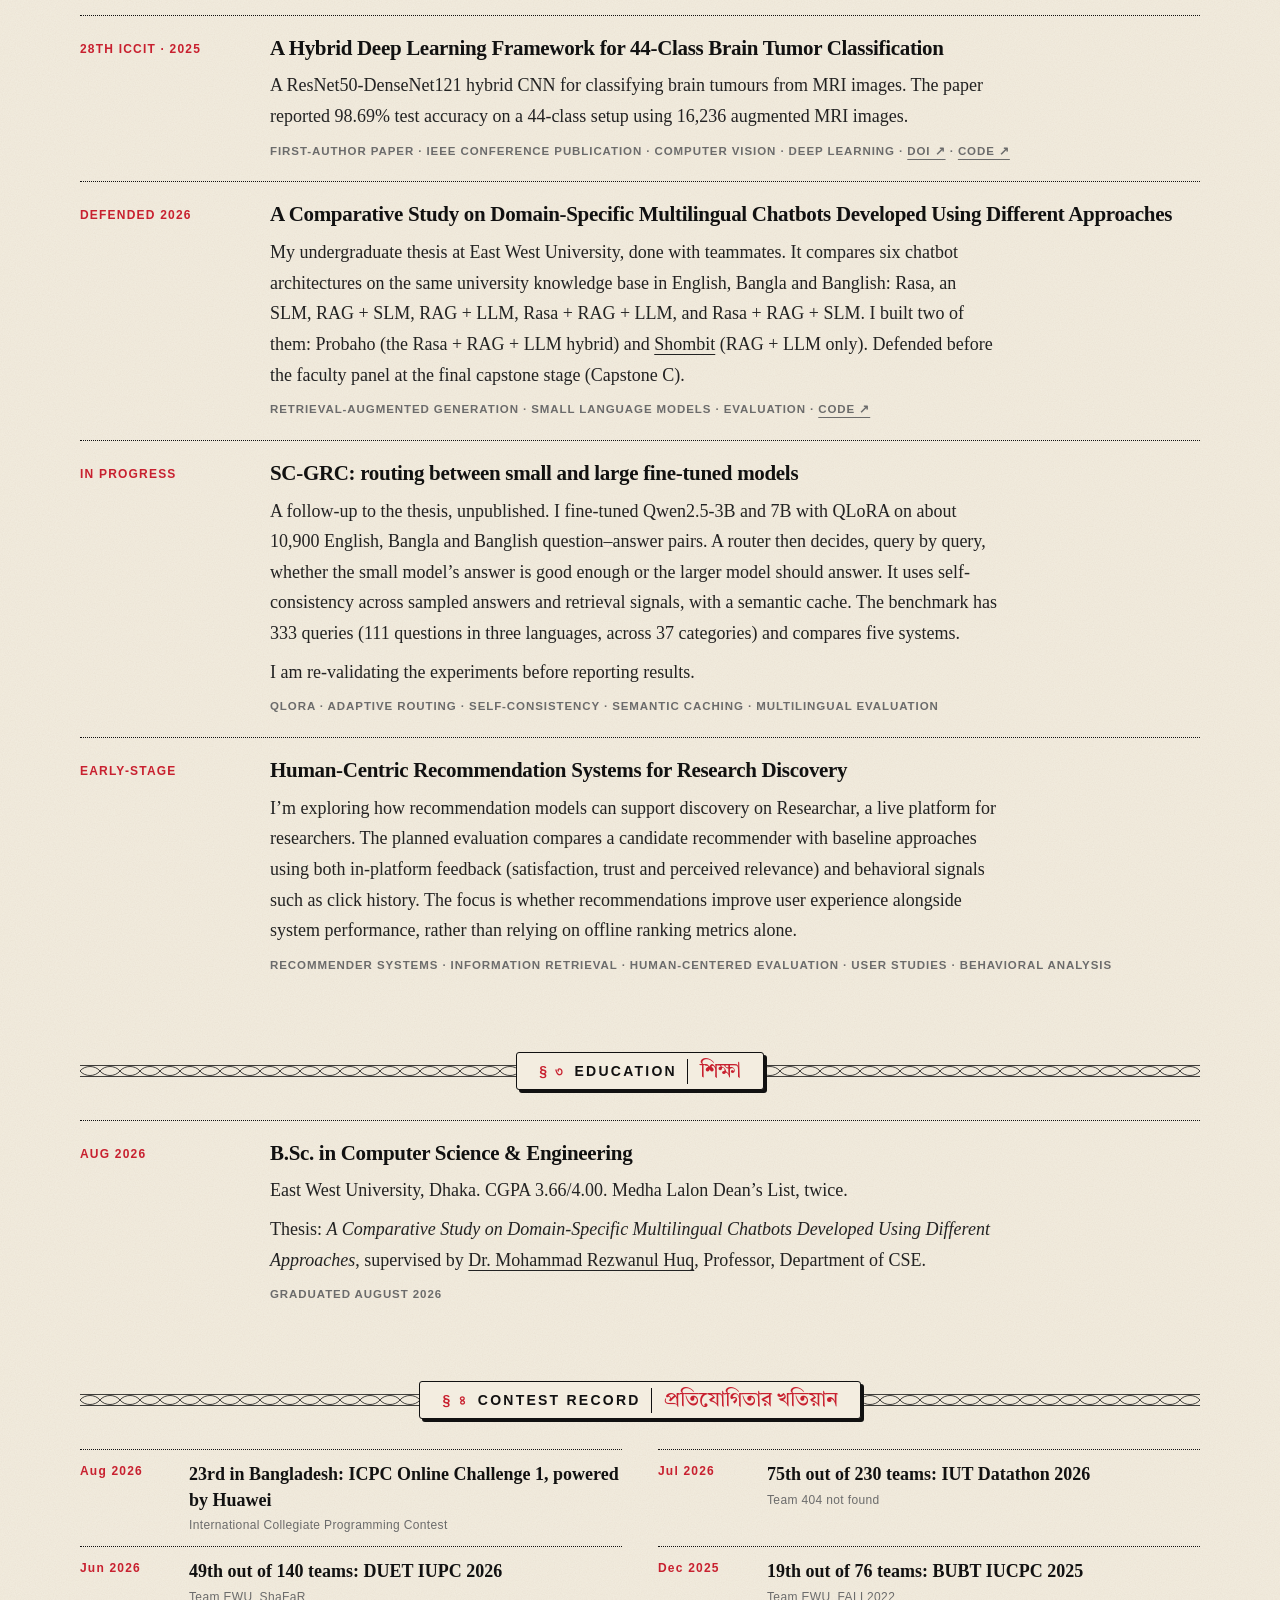
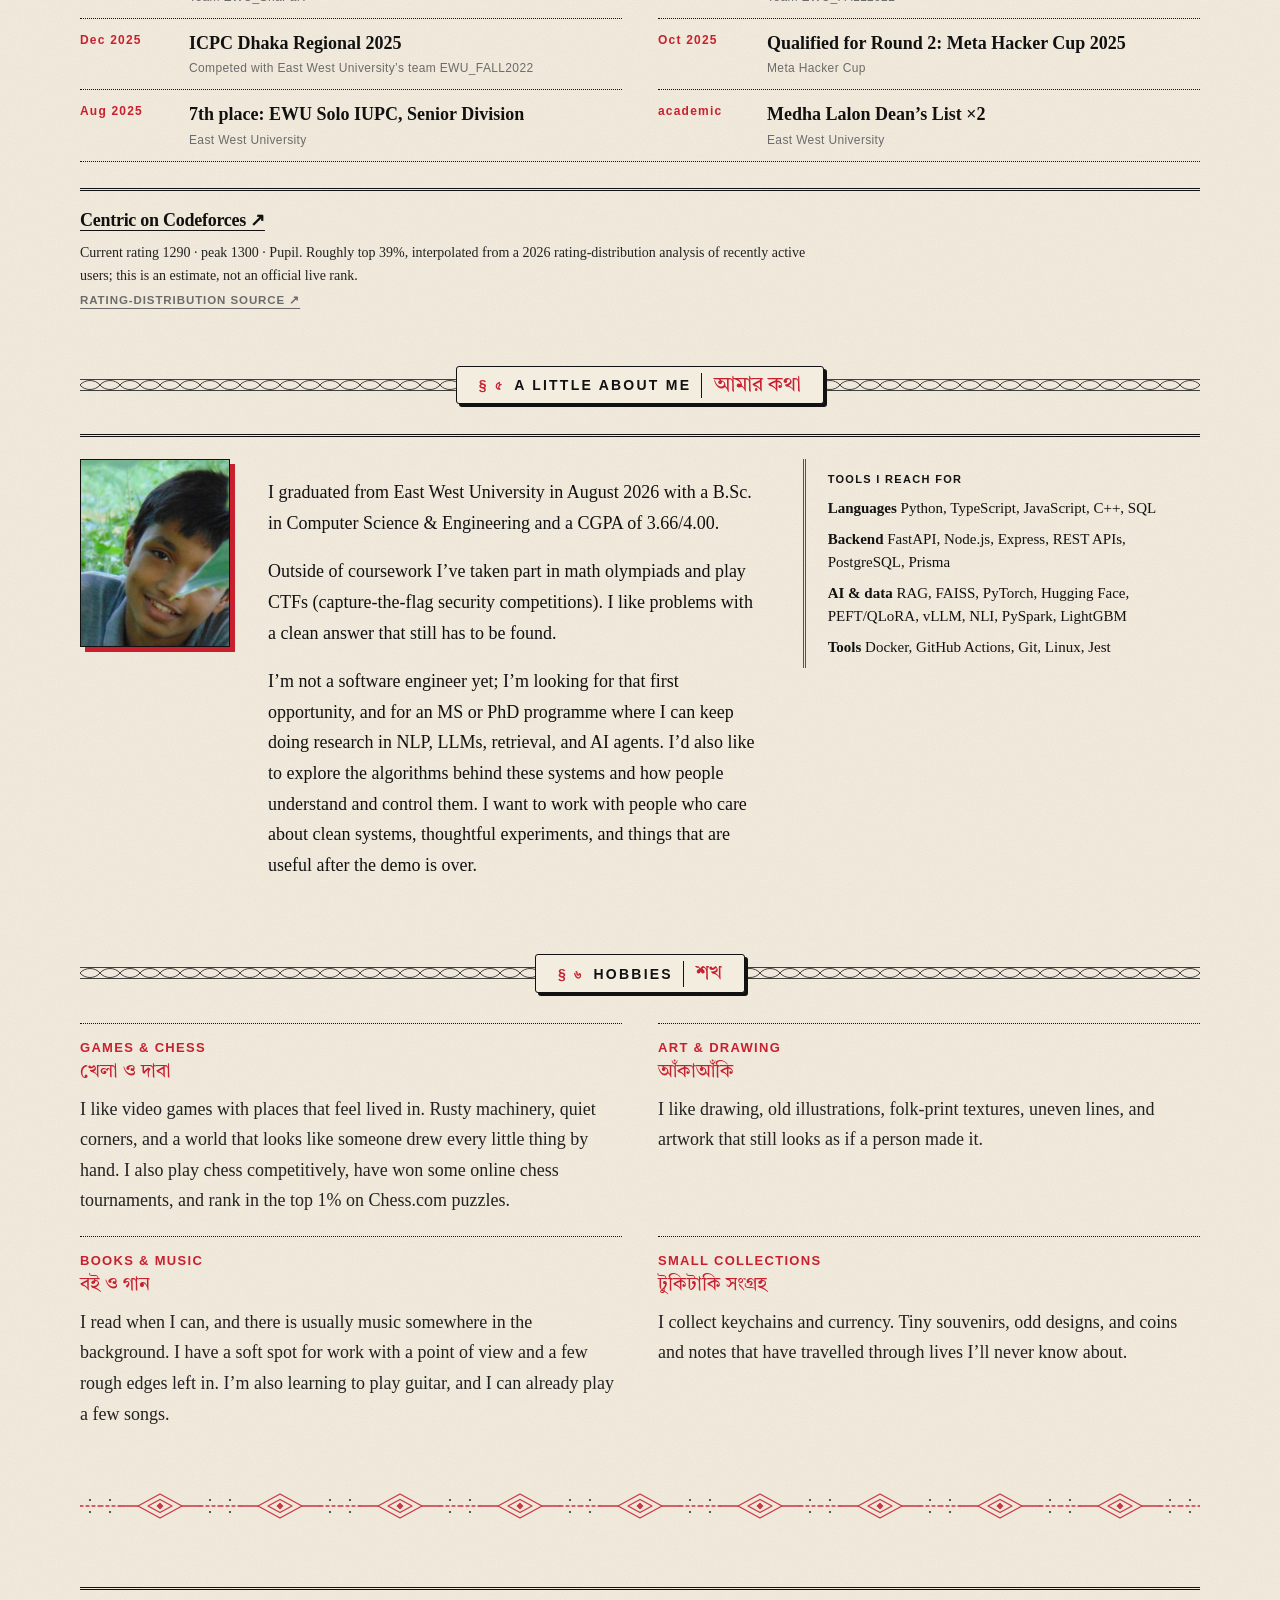
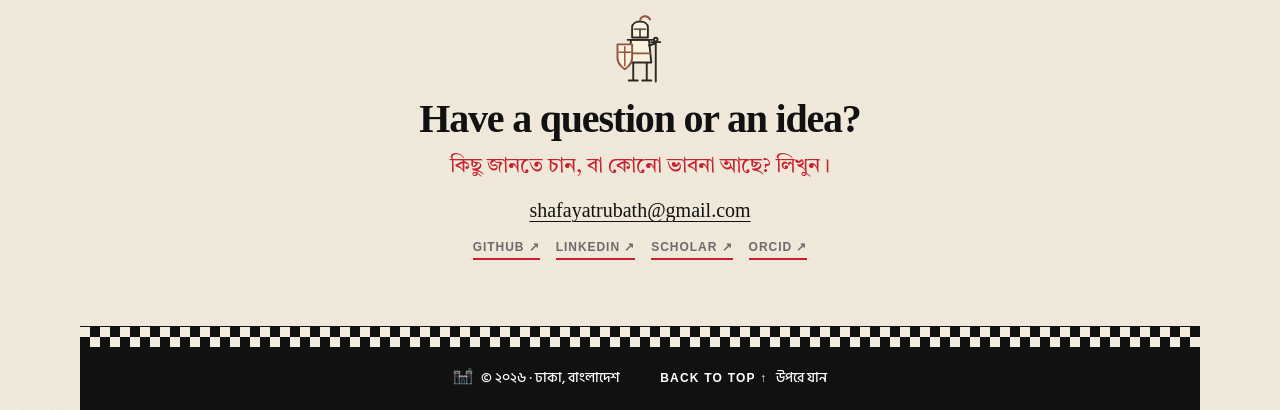
==== commit 96bce3b6: "add blog" ====
--- a/index.html
+++ b/index.html
@@ -5,10 +5,10 @@
   <meta name="viewport" content="width=device-width, initial-scale=1">
   <meta name="description" content="Shafayat Hasanat Rubaiyat. Recent CSE graduate seeking software engineering roles and MS/PhD research in NLP, LLMs, RAG, AI agents, algorithms, and human-computer interaction.">
   <meta name="theme-color" content="#f3ede0">
-  <title>Shafayat Hasanat Rubaiyat | work & notes</title>
+  <title>Shafayat Hasanat Rubaiyat | Portfolio</title>
   <link rel="canonical" href="https://infi9itea.github.io/">
   <meta property="og:type" content="website">
-  <meta property="og:title" content="Shafayat Hasanat Rubaiyat | work & notes">
+  <meta property="og:title" content="Shafayat Hasanat Rubaiyat | Portfolio">
   <meta property="og:description" content="Recent CSE graduate seeking software engineering roles and MS/PhD research in NLP, LLMs, RAG, AI agents, algorithms, and human-computer interaction.">
   <meta property="og:url" content="https://infi9itea.github.io/">
   <meta property="og:image" content="https://infi9itea.github.io/assets/og-image.png">
@@ -16,7 +16,7 @@
   <meta property="og:image:height" content="630">
   <meta property="og:image:alt" content="Shafayat Hasanat Rubaiyat, with a hand-drawn rooftop, castle tower and knight">
   <meta name="twitter:card" content="summary_large_image">
-  <meta name="twitter:title" content="Shafayat Hasanat Rubaiyat | work &amp; notes">
+  <meta name="twitter:title" content="Shafayat Hasanat Rubaiyat | Portfolio">
   <meta name="twitter:description" content="Recent CSE graduate seeking software engineering roles and MS/PhD research in NLP, LLMs, RAG, AI agents, algorithms, and human-computer interaction.">
   <meta name="twitter:image" content="https://infi9itea.github.io/assets/og-image.png">
   <link rel="icon" href="assets/favicon.svg" type="image/svg+xml">
@@ -29,7 +29,6 @@
   <a class="skip-link" href="#main">Skip to content</a>
   <div class="page">
     <header class="header">
-      <a class="site-title" href="#top" aria-label="Home"><small>work &amp; notes</small></a>
       <nav aria-label="Main navigation">
         <a href="#work">work</a>
         <a href="#research">research</a>
@@ -37,6 +36,7 @@
         <a href="#record">record</a>
         <a href="#about">about</a>
         <a href="#hobbies">hobbies</a>
+        <a href="blog.html">blog</a>
       </nav>
     </header>
 
--- a/styles.css
+++ b/styles.css
@@ -734,3 +734,18 @@
 .site-title .wordmark { font-size: clamp(28px, 4vw, 40px); text-shadow: 2px 2px 0 rgba(200, 32, 47, .55); }
 .site-title small { font-size: 10px; letter-spacing: .26em; }
 @media (max-width: 590px) { .site-title .wordmark { font-size: 30px; text-shadow: 1px 1px 0 rgba(200, 32, 47, .55); } }
+
+
+/* Blog page — an intentionally empty writing space. */
+.blog-main { min-height: 60vh; padding: 50px 0 0; }
+.blog-masthead { margin: 30px 6px 10px; padding: 42px 28px 38px; text-align: center; border: 1px solid var(--ink); box-shadow: 0 0 0 5px var(--paper), 0 0 0 6px var(--ink); }
+.blog-masthead h1 { margin: 0; font-size: clamp(42px, 7.5vw, 76px); line-height: 1.05; font-weight: 400; letter-spacing: -.045em; text-shadow: 3px 3px 0 rgba(200, 32, 47, .45); }
+.blog-writing { display: grid; place-items: center; min-height: 220px; margin: 34px 6px 0; padding: 24px; border: 1px dashed var(--muted); background: rgba(255, 255, 255, .12); }
+.blog-writing p { margin: 0; color: var(--muted); font-size: 15px; font-style: italic; }
+nav a[aria-current="page"] { color: var(--rust); text-decoration: underline; text-underline-offset: 5px; }
+@media (max-width: 590px) {
+  .blog-main { padding-top: 28px; }
+  .blog-masthead { margin: 20px 4px 6px; padding: 32px 18px 28px; }
+  .blog-masthead h1 { text-shadow: 2px 2px 0 rgba(200, 32, 47, .45); }
+  .blog-writing { min-height: 180px; margin: 28px 4px 0; }
+}
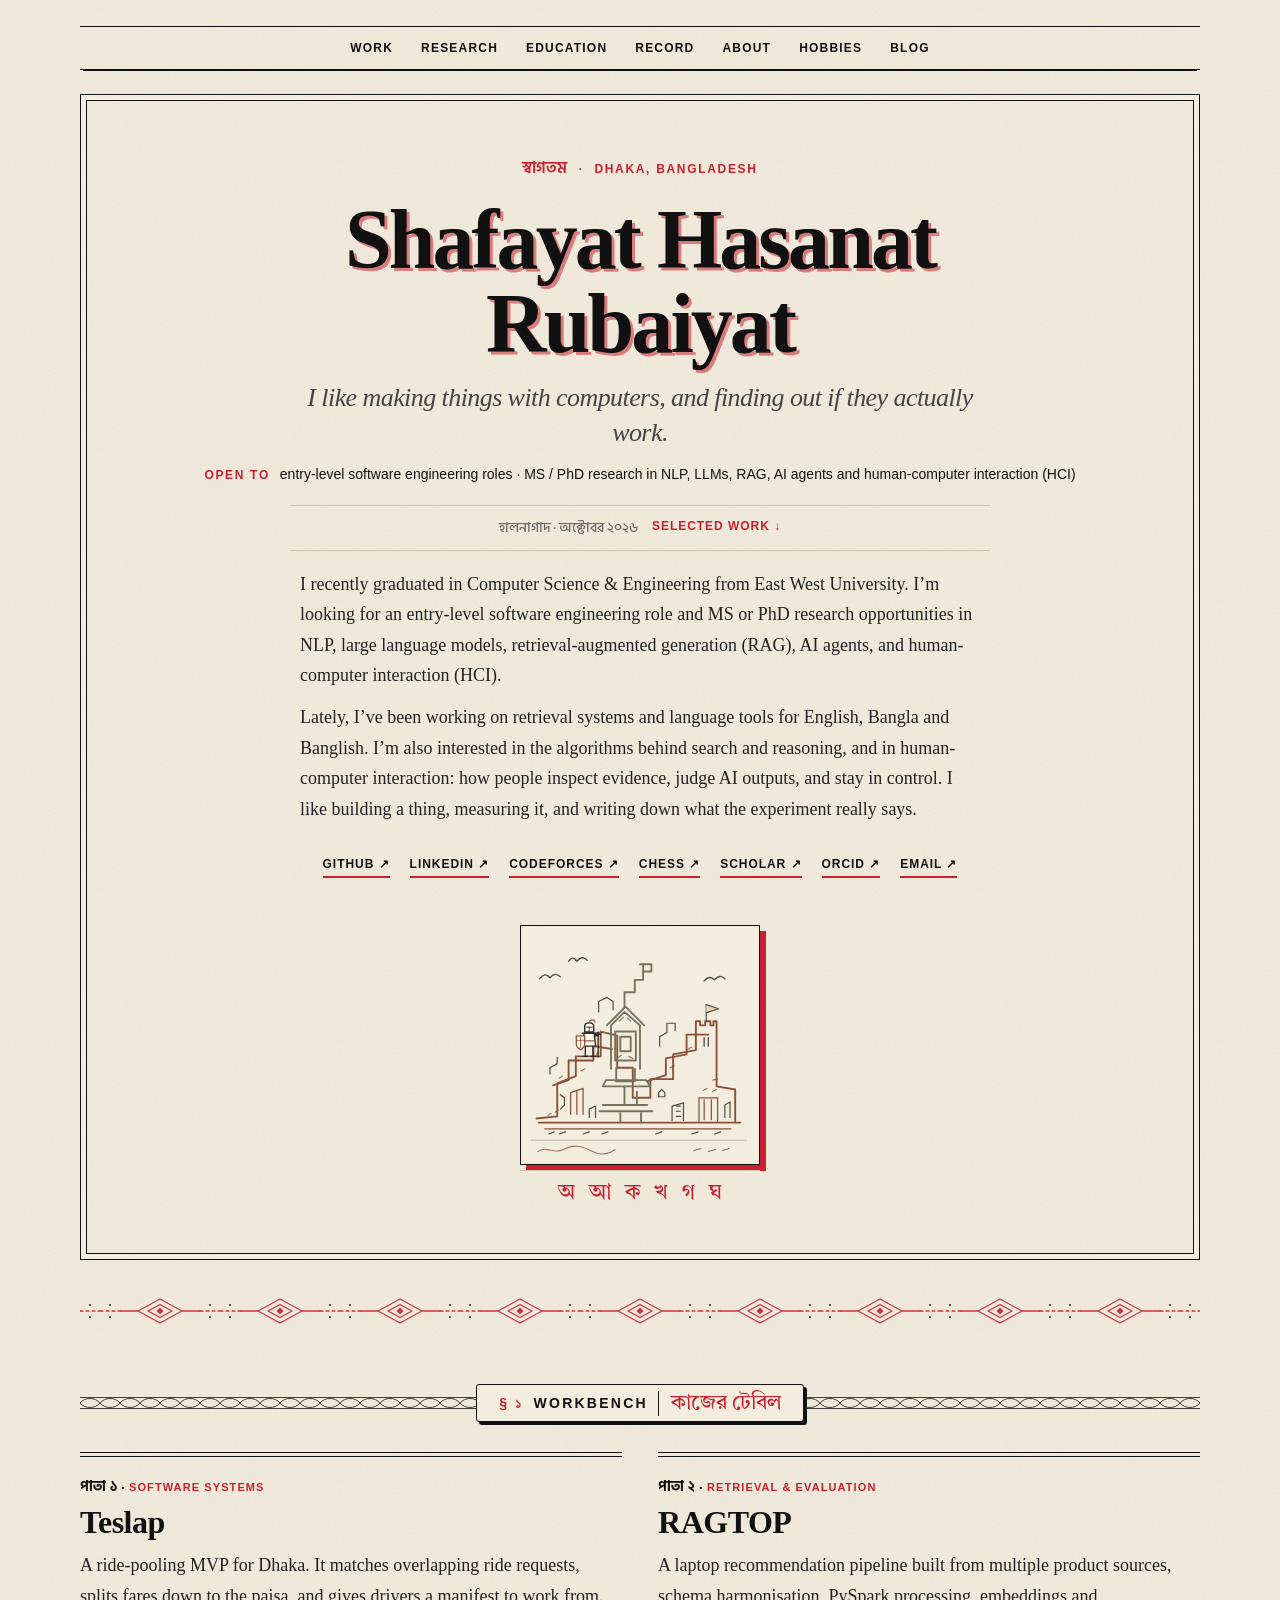
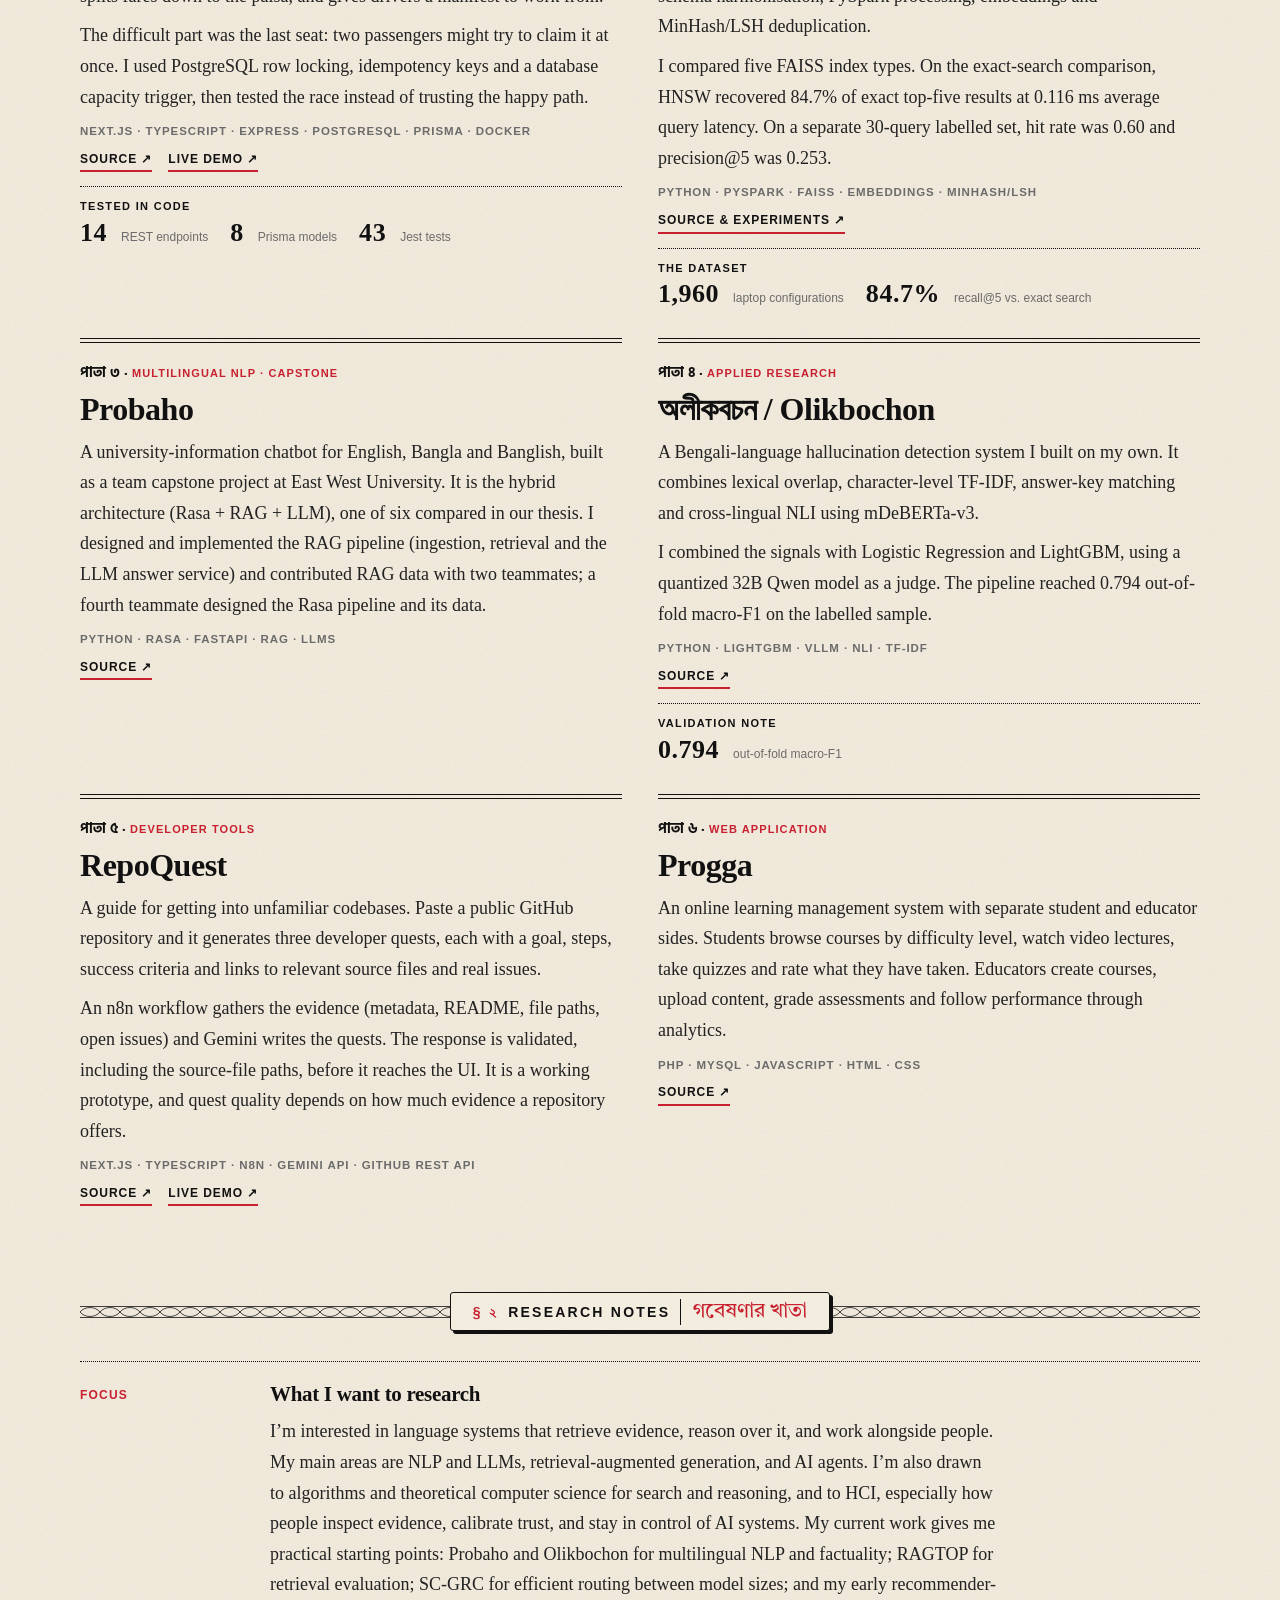
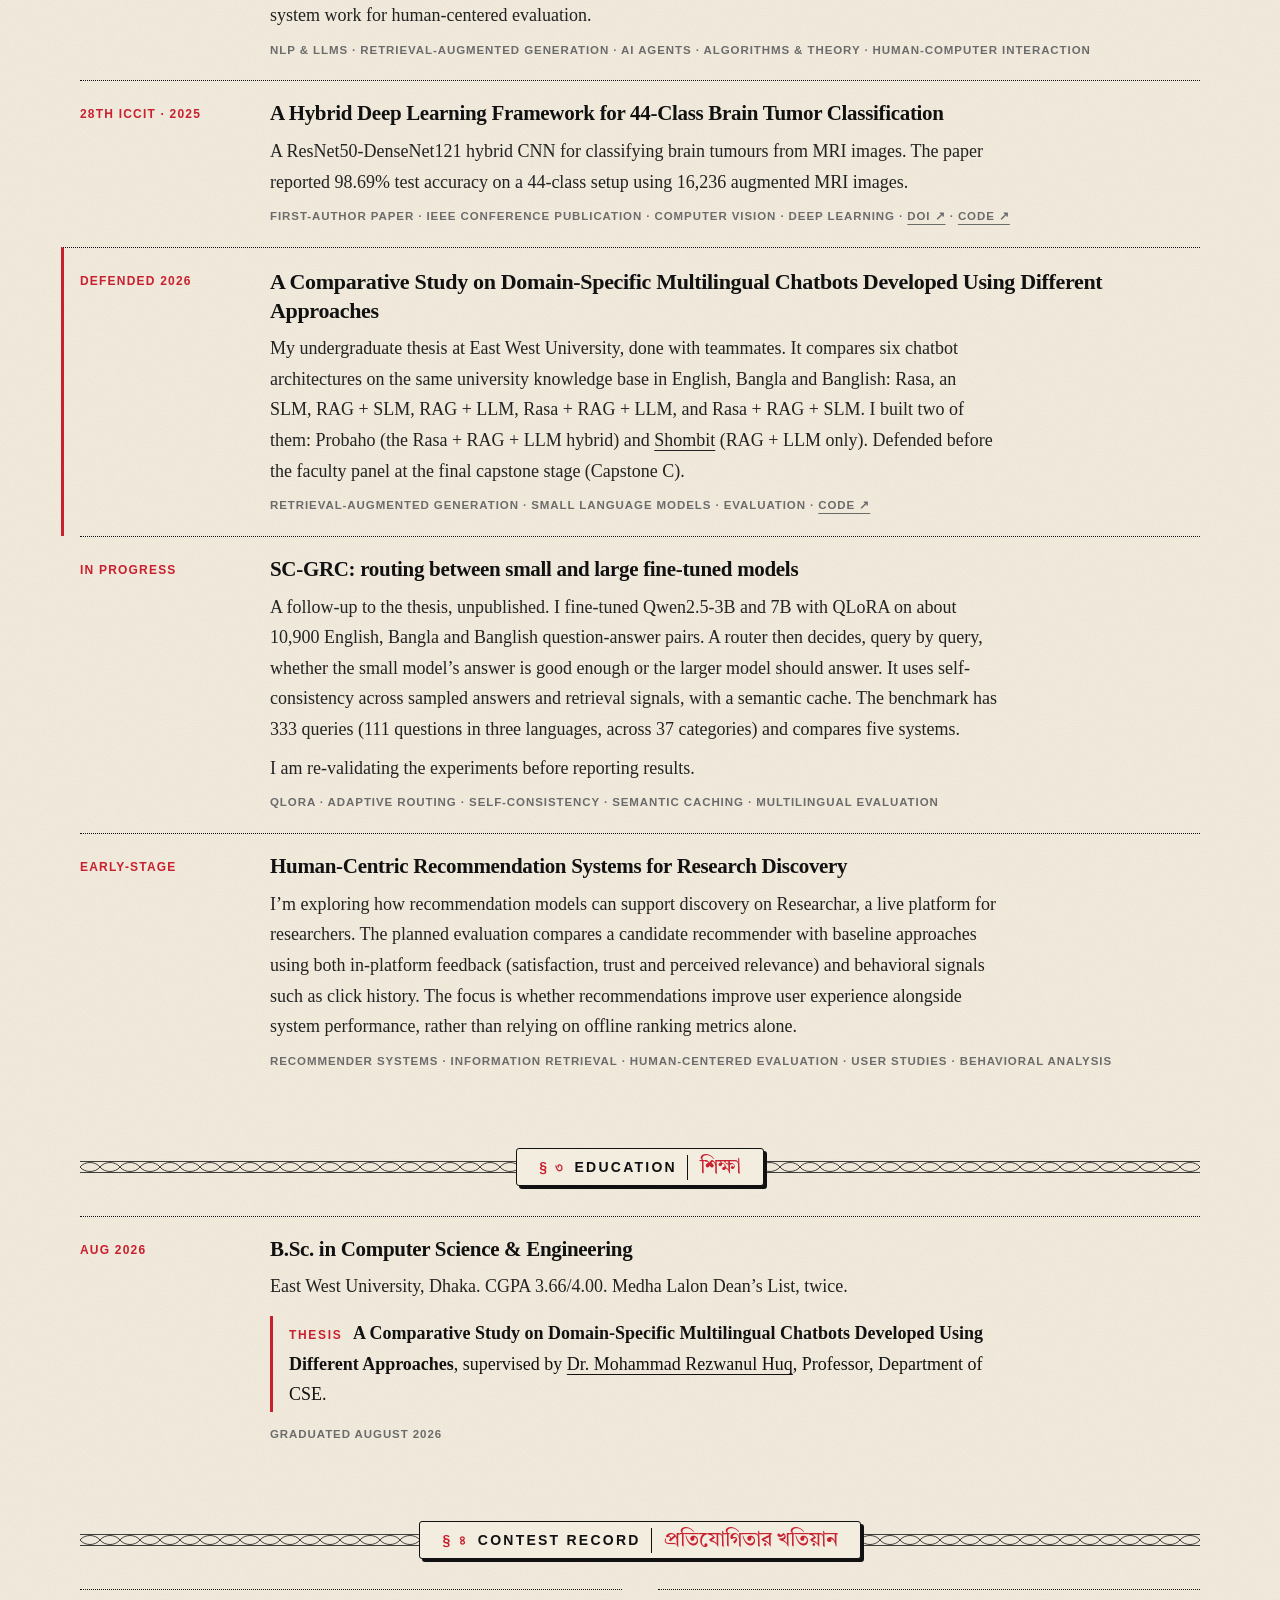
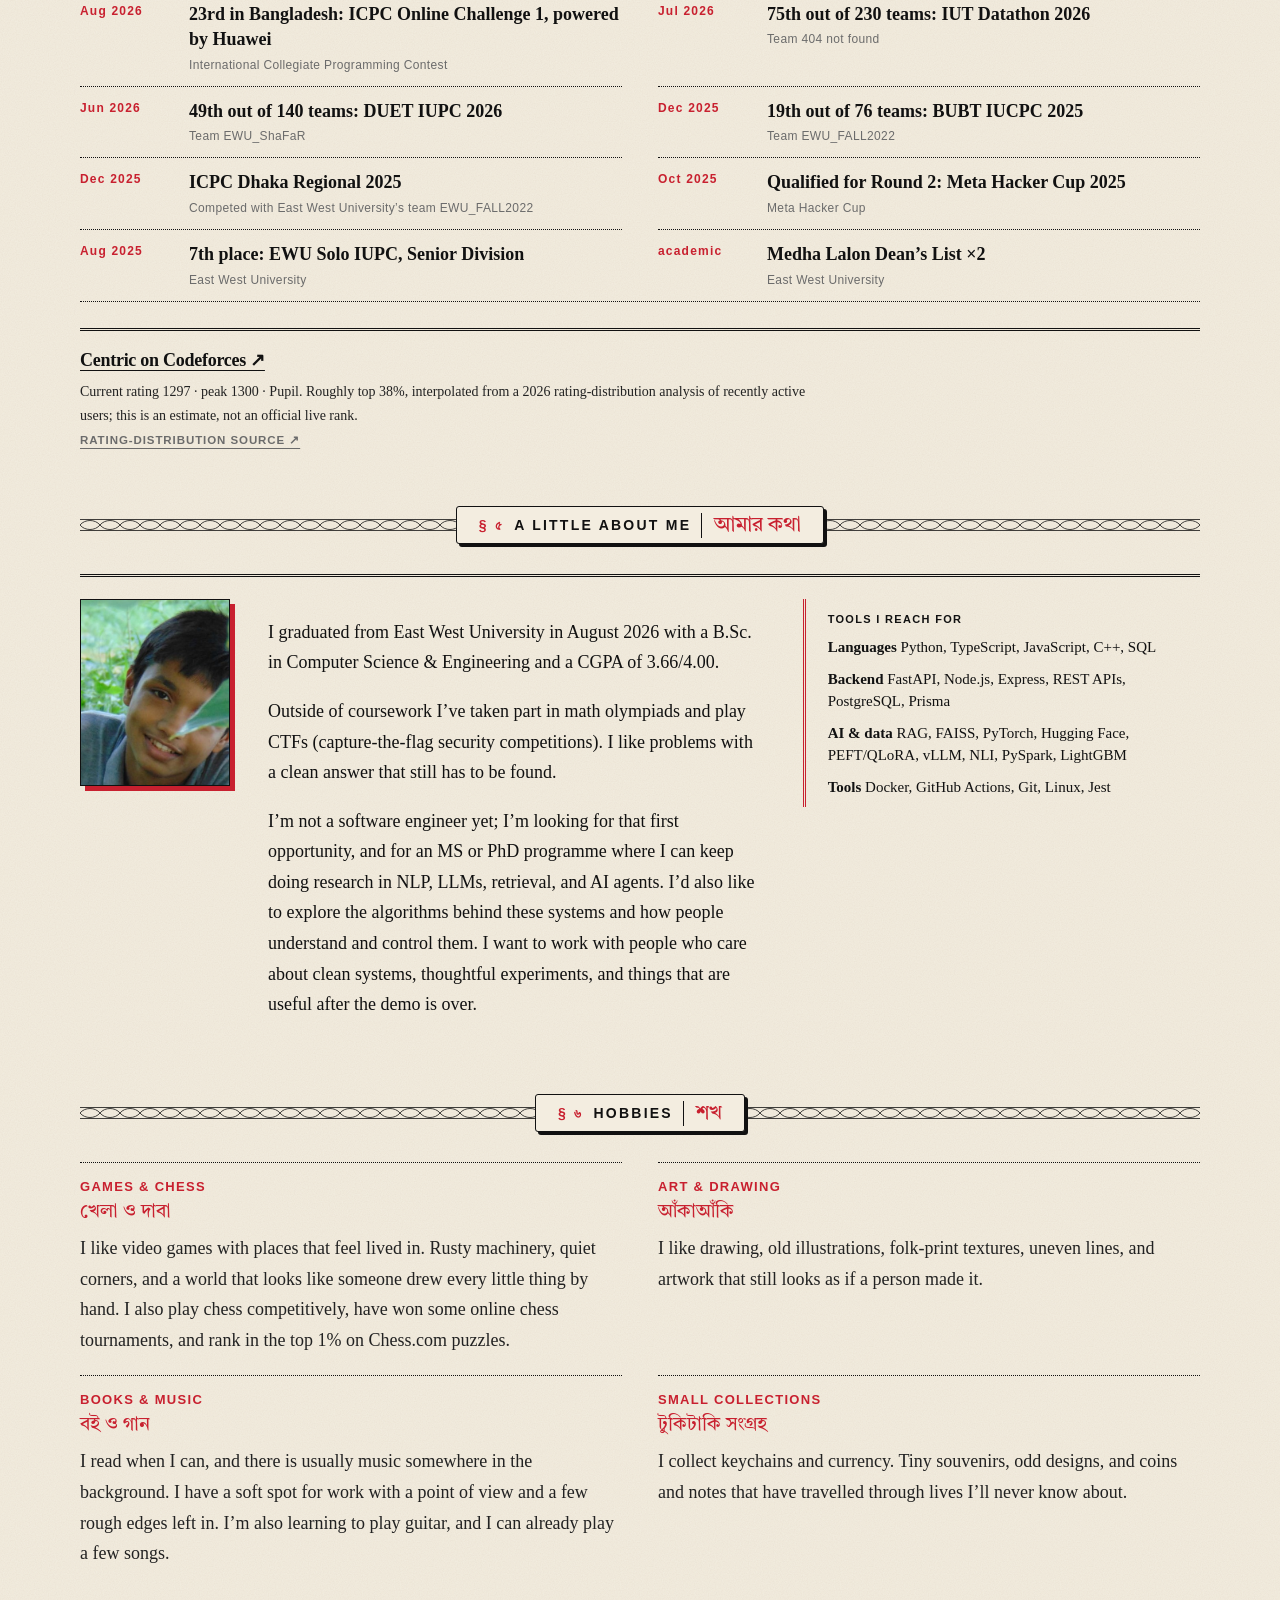
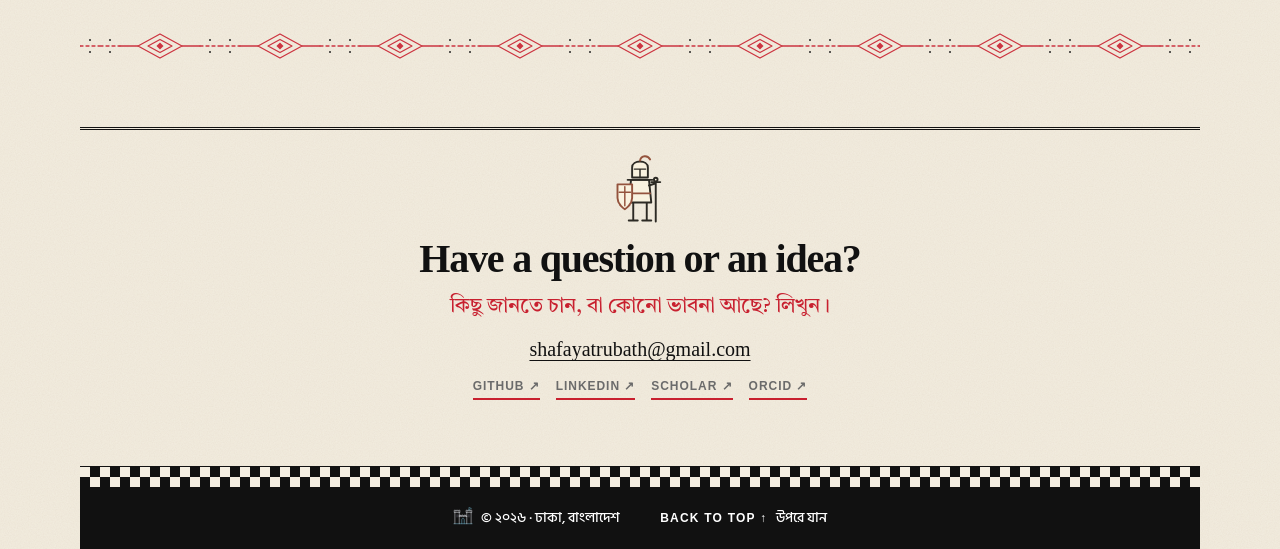
==== commit db8774d6: "add things" ====
--- a/index.html
+++ b/index.html
@@ -24,6 +24,9 @@
   <link rel="preconnect" href="https://fonts.gstatic.com" crossorigin>
   <link rel="stylesheet" href="https://fonts.googleapis.com/css2?family=Hind+Siliguri:wght@400;500;600&family=Tiro+Bangla:ital@0;1&display=swap">
   <link rel="stylesheet" href="styles.css">
+  <script type="application/ld+json">
+  {"@context":"https://schema.org","@type":"Person","name":"Shafayat Hasanat Rubaiyat","url":"https://infi9itea.github.io/","image":"https://infi9itea.github.io/assets/portrait.jpg","jobTitle":"Computer Science & Engineering graduate","alumniOf":{"@type":"CollegeOrUniversity","name":"East West University"},"address":{"@type":"PostalAddress","addressLocality":"Dhaka","addressCountry":"BD"},"knowsAbout":["Natural language processing","Large language models","Retrieval-augmented generation","AI agents","Human-computer interaction"],"sameAs":["https://github.com/infi9itea","https://www.linkedin.com/in/infi9itea/","https://scholar.google.com/citations?user=V1L3dSgAAAAJ&hl=en","https://orcid.org/0009-0002-2202-2596","https://codeforces.com/profile/Centric"]}
+  </script>
 </head>
 <body>
   <a class="skip-link" href="#main">Skip to content</a>
@@ -47,9 +50,10 @@
             <p class="eyebrow"><span lang="bn">স্বাগতম</span><span class="eyebrow-divider">·</span>Dhaka, Bangladesh</p>
             <h1 id="intro-title">Shafayat Hasanat Rubaiyat</h1>
             <p class="lead">I like making things with computers, and finding out if they actually work.</p>
+            <p class="open-to"><strong>Open to</strong> entry-level software engineering roles · MS / PhD research in NLP, LLMs, RAG, AI agents and human-computer interaction (HCI)</p>
             <p class="byline"><span lang="bn">হালনাগাদ · অক্টোবর ২০২৬</span><a href="#work">Selected work ↓</a></p>
             <div class="intro-copy">
-              <p>I recently graduated in Computer Science &amp; Engineering from East West University. I’m looking for an entry-level software engineering role and MS or PhD research opportunities in NLP, large language models, retrieval-augmented generation (RAG), and AI agents.</p>
+              <p>I recently graduated in Computer Science &amp; Engineering from East West University. I’m looking for an entry-level software engineering role and MS or PhD research opportunities in NLP, large language models, retrieval-augmented generation (RAG), AI agents, and human-computer interaction (HCI).</p>
               <p>Lately, I’ve been working on retrieval systems and language tools for English, Bangla and Banglish. I’m also interested in the algorithms behind search and reasoning, and in human-computer interaction: how people inspect evidence, judge AI outputs, and stay in control. I like building a thing, measuring it, and writing down what the experiment really says.</p>
             </div>
             <p class="links" aria-label="External profiles">
@@ -177,7 +181,7 @@
           <span class="research-date">focus</span>
           <div>
             <h3>What I want to research</h3>
-            <p>I’m interested in language systems that retrieve evidence, reason over it, and work alongside people. My main areas are NLP and LLMs, retrieval-augmented generation, and AI agents. I’m also drawn to algorithms and theoretical computer science for search and reasoning, and to HCI—especially how people inspect evidence, calibrate trust, and stay in control of AI systems. My current work gives me practical starting points: Probaho and Olikbochon for multilingual NLP and factuality; RAGTOP for retrieval evaluation; SC-GRC for efficient routing between model sizes; and my early recommender-system work for human-centered evaluation.</p>
+            <p>I’m interested in language systems that retrieve evidence, reason over it, and work alongside people. My main areas are NLP and LLMs, retrieval-augmented generation, and AI agents. I’m also drawn to algorithms and theoretical computer science for search and reasoning, and to HCI, especially how people inspect evidence, calibrate trust, and stay in control of AI systems. My current work gives me practical starting points: Probaho and Olikbochon for multilingual NLP and factuality; RAGTOP for retrieval evaluation; SC-GRC for efficient routing between model sizes; and my early recommender-system work for human-centered evaluation.</p>
             <p class="stack">NLP &amp; LLMs · retrieval-augmented generation · AI agents · algorithms &amp; theory · human-computer interaction</p>
           </div>
         </article>
@@ -189,7 +193,7 @@
             <p class="stack">first-author paper · IEEE conference publication · computer vision · deep learning · <a href="https://doi.org/10.1109/ICCIT68739.2025.11491434" target="_blank" rel="noopener noreferrer">DOI ↗</a> · <a href="https://github.com/infi9itea/btc44" target="_blank" rel="noopener noreferrer">code ↗</a></p>
           </div>
         </article>
-        <article class="research-entry">
+        <article class="research-entry research-entry--featured">
           <span class="research-date">defended 2026</span>
           <div>
             <h3>A Comparative Study on Domain-Specific Multilingual Chatbots Developed Using Different Approaches</h3>
@@ -201,7 +205,7 @@
           <span class="research-date">in progress</span>
           <div>
             <h3>SC-GRC: routing between small and large fine-tuned models</h3>
-            <p>A follow-up to the thesis, unpublished. I fine-tuned Qwen2.5-3B and 7B with QLoRA on about 10,900 English, Bangla and Banglish question–answer pairs. A router then decides, query by query, whether the small model’s answer is good enough or the larger model should answer. It uses self-consistency across sampled answers and retrieval signals, with a semantic cache. The benchmark has 333 queries (111 questions in three languages, across 37 categories) and compares five systems.</p>
+            <p>A follow-up to the thesis, unpublished. I fine-tuned Qwen2.5-3B and 7B with QLoRA on about 10,900 English, Bangla and Banglish question-answer pairs. A router then decides, query by query, whether the small model’s answer is good enough or the larger model should answer. It uses self-consistency across sampled answers and retrieval signals, with a semantic cache. The benchmark has 333 queries (111 questions in three languages, across 37 categories) and compares five systems.</p>
             <p>I am re-validating the experiments before reporting results.</p>
             <p class="stack">QLoRA · adaptive routing · self-consistency · semantic caching · multilingual evaluation</p>
           </div>
@@ -225,7 +229,7 @@
           <div>
             <h3>B.Sc. in Computer Science &amp; Engineering</h3>
             <p>East West University, Dhaka. CGPA 3.66/4.00. Medha Lalon Dean’s List, twice.</p>
-            <p>Thesis: <em>A Comparative Study on Domain-Specific Multilingual Chatbots Developed Using Different Approaches</em>, supervised by <a href="https://fse.ewubd.edu/computer-science-engineering/faculty-view/mrhuq" target="_blank" rel="noopener noreferrer">Dr. Mohammad Rezwanul Huq</a>, Professor, Department of CSE.</p>
+            <p class="thesis-callout"><span class="stamp">Thesis</span> <em>A Comparative Study on Domain-Specific Multilingual Chatbots Developed Using Different Approaches</em>, supervised by <a href="https://fse.ewubd.edu/computer-science-engineering/faculty-view/mrhuq" target="_blank" rel="noopener noreferrer">Dr. Mohammad Rezwanul Huq</a>, Professor, Department of CSE.</p>
             <p class="stack">graduated August 2026</p>
           </div>
         </article>
@@ -246,7 +250,7 @@
           <div class="record-row"><time>academic</time><div><strong>Medha Lalon Dean’s List ×2</strong><span>East West University</span></div></div>
         </div>
         <div class="cf-note">
-          <div class="cf-copy"><h3><a href="https://codeforces.com/profile/Centric" target="_blank" rel="noopener noreferrer">Centric on Codeforces ↗</a></h3><p>Current rating 1290 · peak 1300 · Pupil. Roughly top 39%, interpolated from a 2026 rating-distribution analysis of recently active users; this is an estimate, not an official live rank.</p><p class="stack"><a href="https://codeforces.com/blog/entry/151862" target="_blank" rel="noopener noreferrer">rating-distribution source ↗</a></p></div>
+          <div class="cf-copy"><h3><a href="https://codeforces.com/profile/Centric" target="_blank" rel="noopener noreferrer">Centric on Codeforces ↗</a></h3><p>Current rating 1297 · peak 1300 · Pupil. Roughly top 38%, interpolated from a 2026 rating-distribution analysis of recently active users; this is an estimate, not an official live rank.</p><p class="stack"><a href="https://codeforces.com/blog/entry/151862" target="_blank" rel="noopener noreferrer">rating-distribution source ↗</a></p></div>
         </div>
       </section>
 
--- a/styles.css
+++ b/styles.css
@@ -632,7 +632,7 @@
 #work .project-row { counter-increment: plate; border-top: 1px solid var(--ink); position: relative; }
 #work .project-row::before { content: ""; position: absolute; left: 0; right: 0; top: 3px; border-top: 1px solid var(--ink); }
 #work .project-row { padding-top: 22px; }
-.project-kind::before { content: "Plate " counter(plate, upper-roman) " \2014  "; color: var(--ink); }
+.project-kind::before { content: "Plate " counter(plate, upper-roman) " \B7  "; color: var(--ink); }
 #work .project-main h3 a:hover, .research-entry h3 a:hover { text-decoration-style: wavy; text-decoration-thickness: 1px; text-underline-offset: 5px; }
 #work .project-aside { border-top: 1px dotted var(--ink); }
 .project-aside strong { font-variant-numeric: lining-nums tabular-nums; letter-spacing: .02em; }
@@ -694,7 +694,7 @@
 /* section headings: Bangla title next to the English label */
 .section-heading h2 [lang="bn"] { padding-left: 12px; border-left: 1px solid var(--ink); color: var(--rust); font-family: var(--bn-display); font-size: 21px; font-weight: 400; line-height: 1.2; }
 .section-heading h2::before { content: "§ " counter(sec, bengali); }
-.project-kind::before { content: "পাতা " counter(plate, bengali) " \2014  "; font-family: var(--bn-text); letter-spacing: 0; text-transform: none; }
+.project-kind::before { content: "পাতা " counter(plate, bengali) " \B7  "; font-family: var(--bn-text); letter-spacing: 0; text-transform: none; }
 
 /* hobbies: Bangla title under the English one */
 .hobby-row h3 [lang="bn"], #hobbies .hobby-row h3 [lang="bn"] { display: block; margin-top: 2px; color: var(--rust); font-family: var(--bn-display); font-size: 19px; font-weight: 400; }
@@ -736,7 +736,7 @@
 @media (max-width: 590px) { .site-title .wordmark { font-size: 30px; text-shadow: 1px 1px 0 rgba(200, 32, 47, .55); } }
 
 
-/* Blog page — an intentionally empty writing space. */
+/* Blog page: an intentionally empty writing space. */
 .blog-main { min-height: 60vh; padding: 50px 0 0; }
 .blog-masthead { margin: 30px 6px 10px; padding: 42px 28px 38px; text-align: center; border: 1px solid var(--ink); box-shadow: 0 0 0 5px var(--paper), 0 0 0 6px var(--ink); }
 .blog-masthead h1 { margin: 0; font-size: clamp(42px, 7.5vw, 76px); line-height: 1.05; font-weight: 400; letter-spacing: -.045em; text-shadow: 3px 3px 0 rgba(200, 32, 47, .45); }
@@ -749,3 +749,23 @@
   .blog-masthead h1 { text-shadow: 2px 2px 0 rgba(200, 32, 47, .45); }
   .blog-writing { min-height: 180px; margin: 28px 4px 0; }
 }
+
+
+/* =====================================================================
+   V6: QUIET EMPHASIS
+   One accent only: a thin rust rule and a rust label for the thesis.
+   ===================================================================== */
+.stamp { color: var(--rust); font-family: var(--sans); font-size: 12px; font-weight: 700; font-style: normal; letter-spacing: .14em; text-transform: uppercase; }
+
+.thesis-callout { margin: 14px 0 !important; padding: 2px 0 2px 16px; border-left: 3px solid var(--rust); color: var(--ink) !important; }
+.thesis-callout .stamp { margin-right: 6px; }
+.thesis-callout em { font-style: normal; font-weight: 600; }
+
+.research-entry--featured { border-left: 3px solid var(--rust); padding-left: 16px; margin-left: -19px; }
+.research-entry--featured h3 { font-size: 22px; }
+
+@media (max-width: 800px) { .research-entry--featured { margin-left: 0; } }
+
+/* "Open to" line: says in one glance what this site is for */
+.open-to { margin: 14px 0 0; font-family: var(--sans); font-size: 14px; line-height: 1.5; color: var(--ink); }
+.open-to strong { margin-right: 6px; color: var(--rust); font-size: 12px; font-weight: 700; letter-spacing: .14em; text-transform: uppercase; }
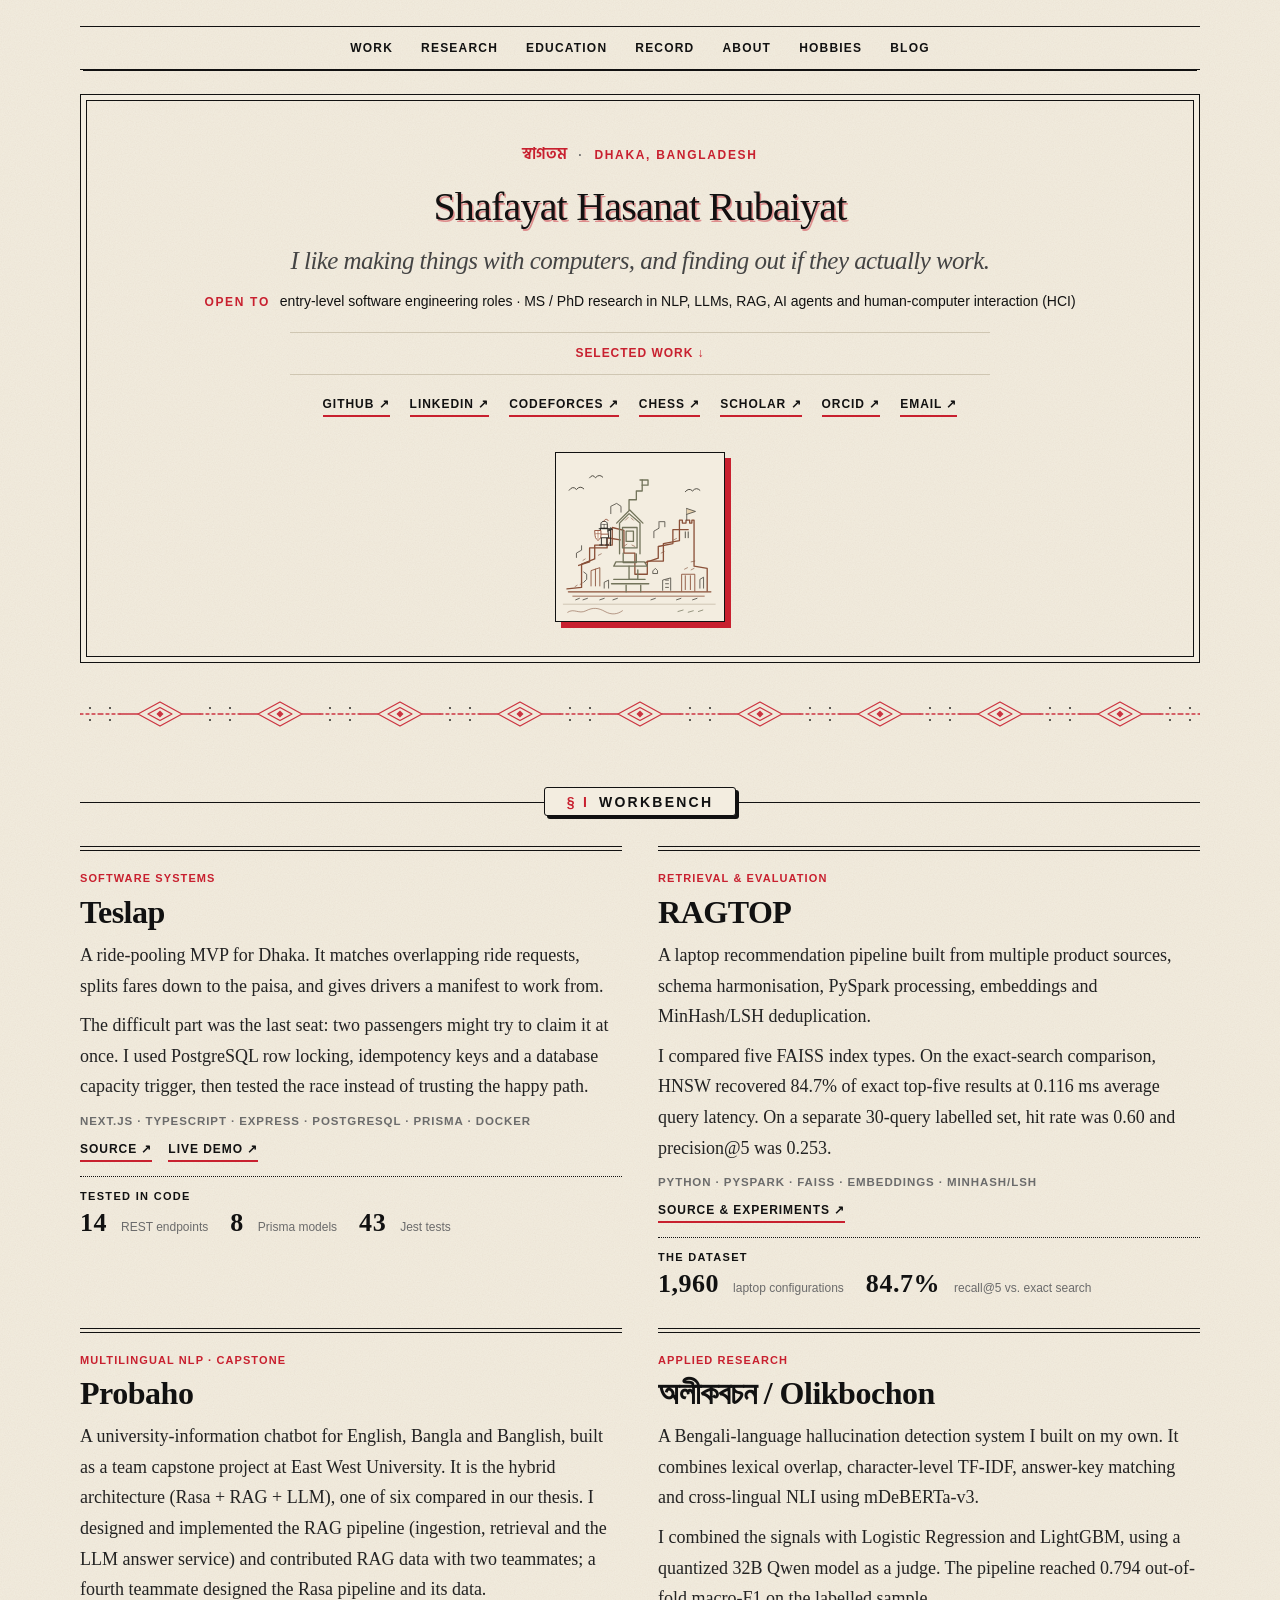
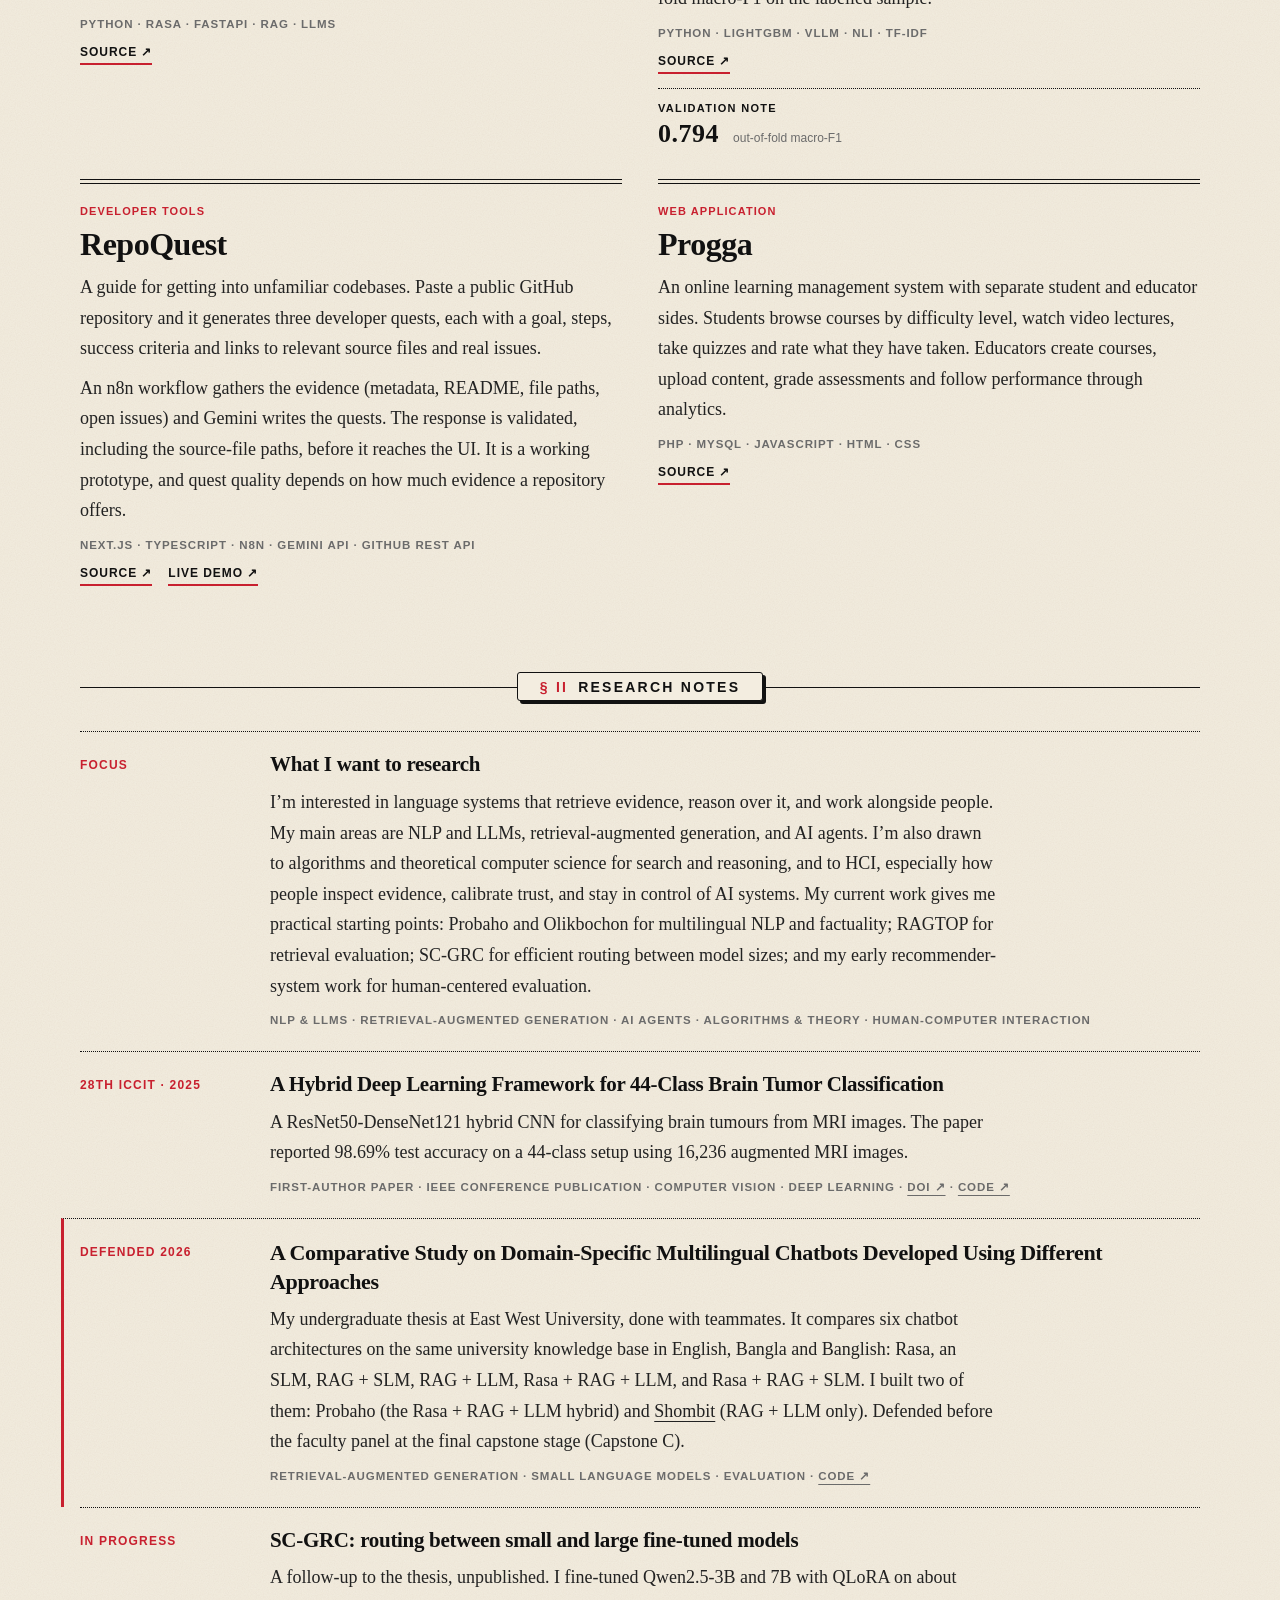
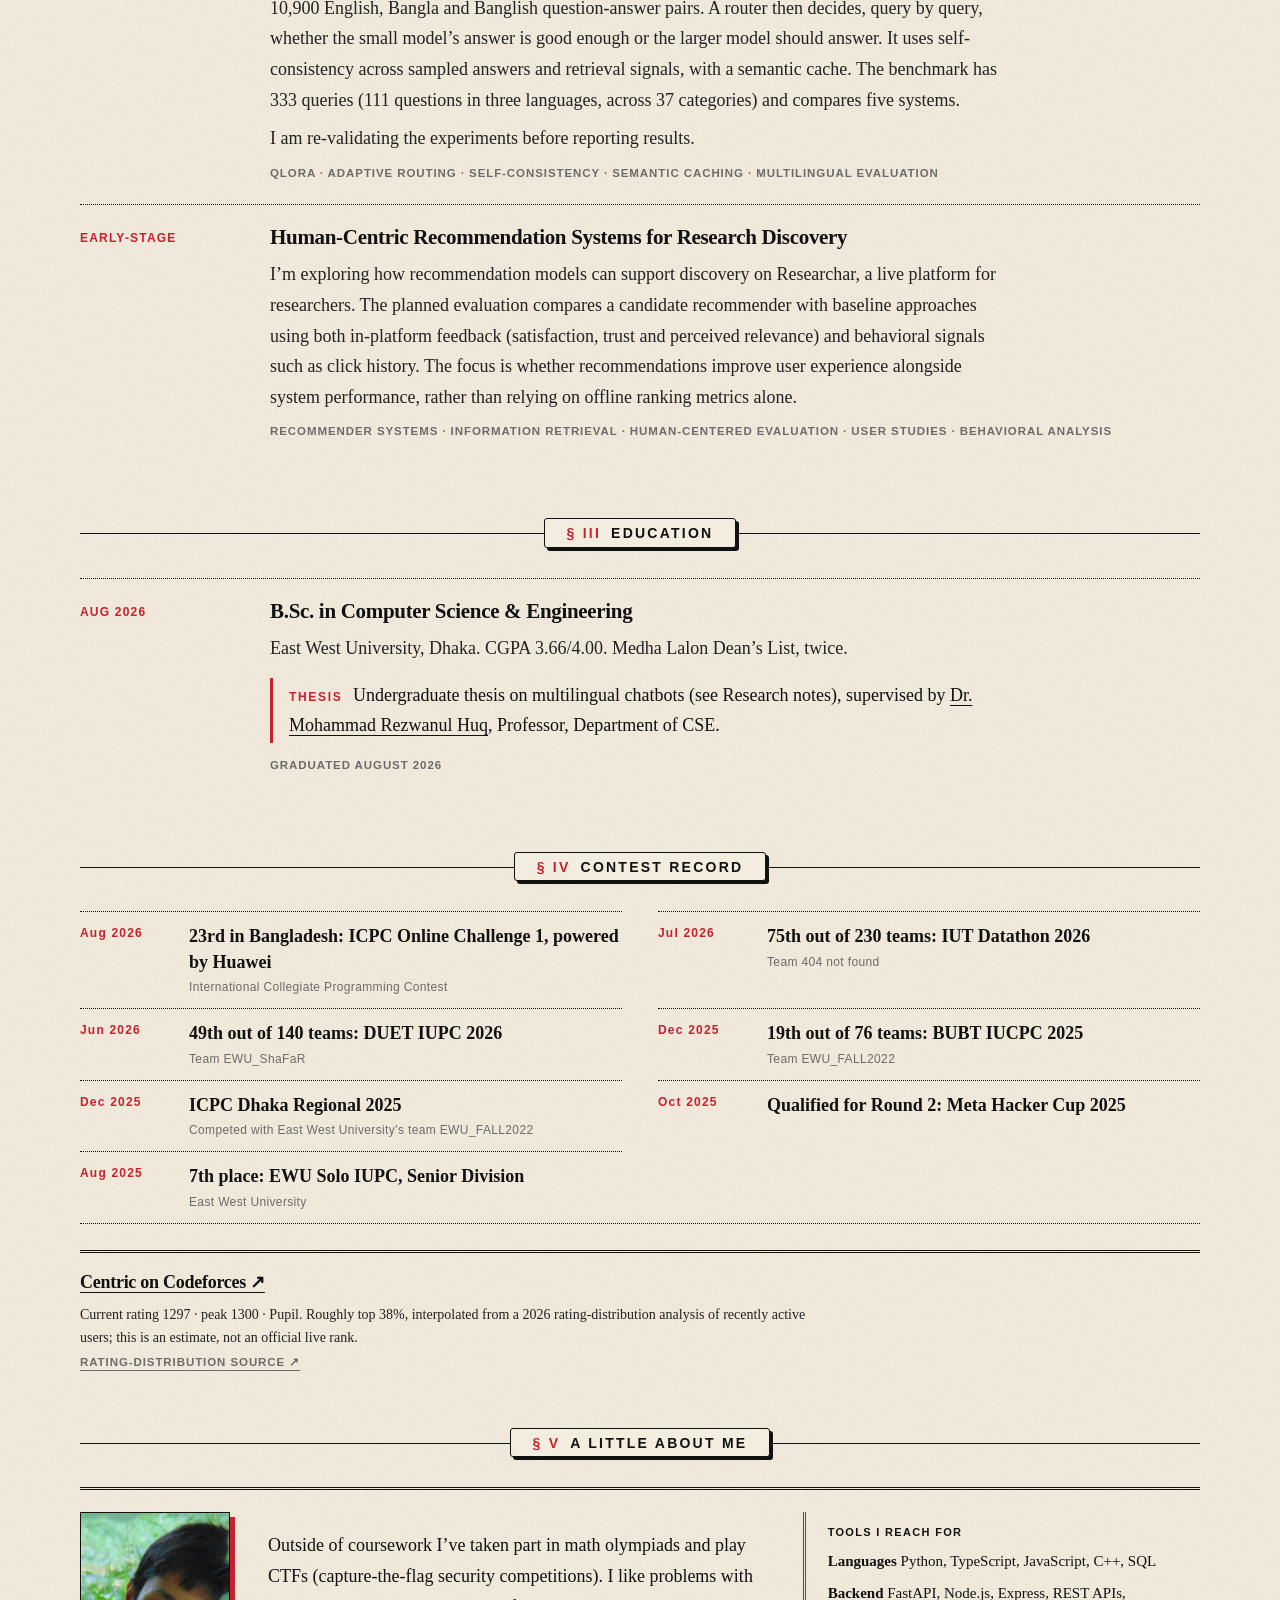
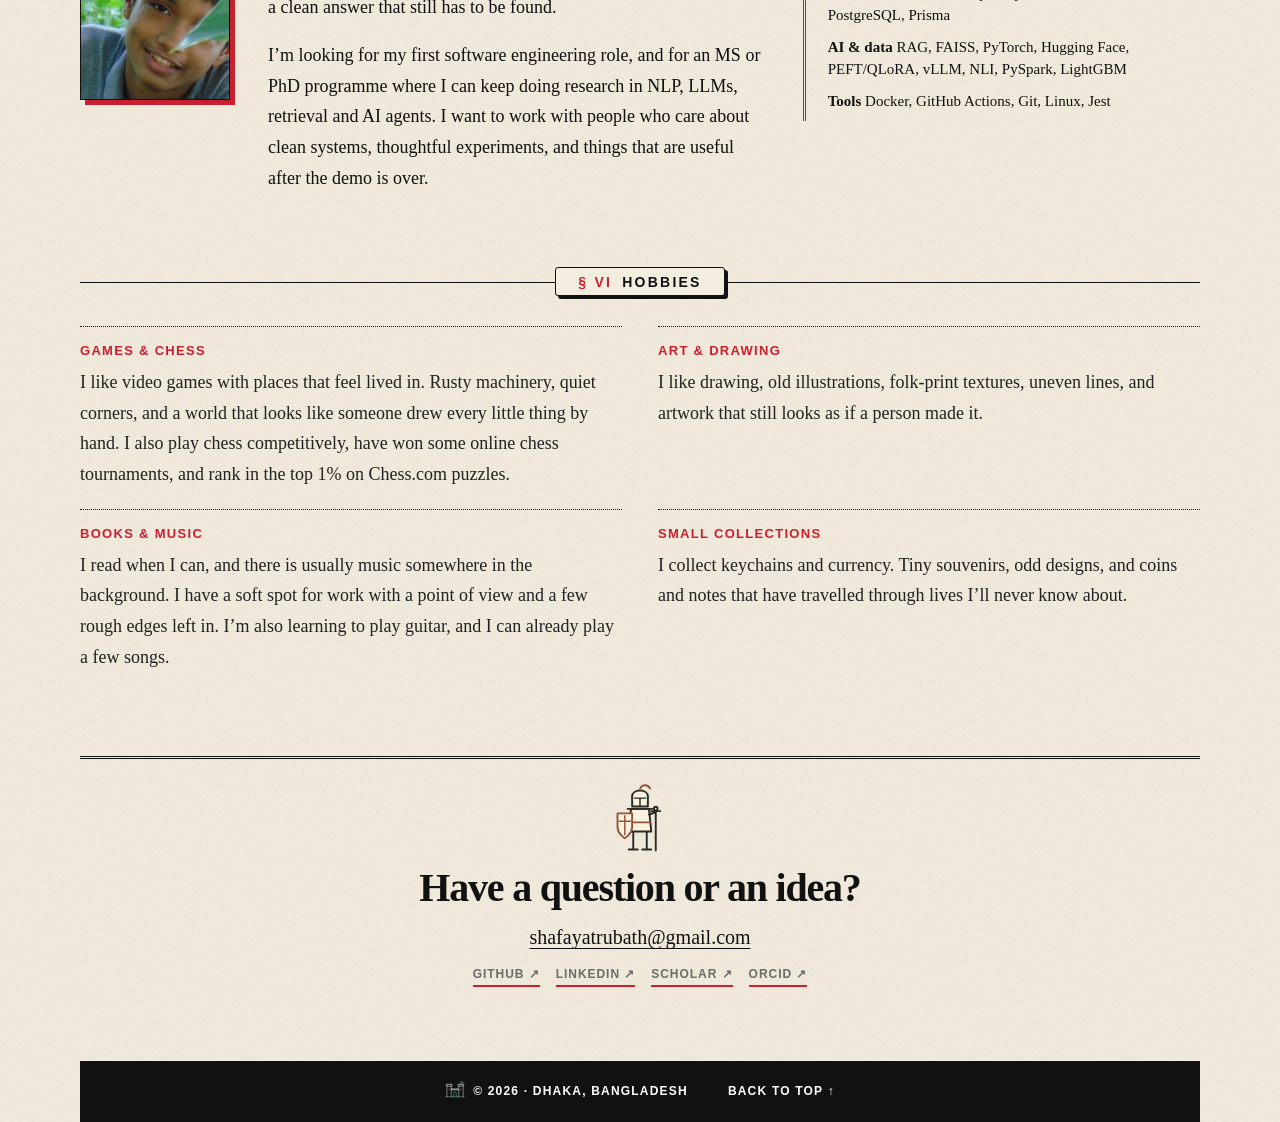
==== commit 67f9d46e: "remove things" ====
--- a/index.html
+++ b/index.html
@@ -51,11 +51,7 @@
             <h1 id="intro-title">Shafayat Hasanat Rubaiyat</h1>
             <p class="lead">I like making things with computers, and finding out if they actually work.</p>
             <p class="open-to"><strong>Open to</strong> entry-level software engineering roles · MS / PhD research in NLP, LLMs, RAG, AI agents and human-computer interaction (HCI)</p>
-            <p class="byline"><span lang="bn">হালনাগাদ · অক্টোবর ২০২৬</span><a href="#work">Selected work ↓</a></p>
-            <div class="intro-copy">
-              <p>I recently graduated in Computer Science &amp; Engineering from East West University. I’m looking for an entry-level software engineering role and MS or PhD research opportunities in NLP, large language models, retrieval-augmented generation (RAG), AI agents, and human-computer interaction (HCI).</p>
-              <p>Lately, I’ve been working on retrieval systems and language tools for English, Bangla and Banglish. I’m also interested in the algorithms behind search and reasoning, and in human-computer interaction: how people inspect evidence, judge AI outputs, and stay in control. I like building a thing, measuring it, and writing down what the experiment really says.</p>
-            </div>
+            <p class="byline"><a href="#work">Selected work ↓</a></p>
             <p class="links" aria-label="External profiles">
               <a href="https://github.com/infi9itea" target="_blank" rel="noopener noreferrer">GitHub <span aria-hidden="true">↗</span></a>
               <a href="https://www.linkedin.com/in/infi9itea/" target="_blank" rel="noopener noreferrer">LinkedIn <span aria-hidden="true">↗</span></a>
@@ -68,7 +64,6 @@
           </div>
           <figure class="machine-note">
             <img src="assets/rooftop-machine.svg" alt="An original hand-drawn scene of crooked rooftops, pipes, a little rooftop machine, a castle tower and a knight in armour">
-            <figcaption class="varnamala" lang="bn" aria-hidden="true">অ আ ক খ গ ঘ</figcaption>
           </figure>
         </div>
       </section>
@@ -77,7 +72,7 @@
 
       <section id="work" class="section">
         <div class="section-heading">
-          <h2>Workbench <span lang="bn">কাজের টেবিল</span></h2>
+          <h2>Workbench</h2>
         </div>
 
         <article class="project-row">
@@ -175,7 +170,7 @@
 
       <section id="research" class="section">
         <div class="section-heading">
-          <h2>Research notes <span lang="bn">গবেষণার খাতা</span></h2>
+          <h2>Research notes</h2>
         </div>
         <article class="research-entry">
           <span class="research-date">focus</span>
@@ -222,14 +217,14 @@
 
       <section id="education" class="section">
         <div class="section-heading">
-          <h2>Education <span lang="bn">শিক্ষা</span></h2>
+          <h2>Education</h2>
         </div>
         <article class="research-entry">
           <span class="research-date">Aug 2026</span>
           <div>
             <h3>B.Sc. in Computer Science &amp; Engineering</h3>
             <p>East West University, Dhaka. CGPA 3.66/4.00. Medha Lalon Dean’s List, twice.</p>
-            <p class="thesis-callout"><span class="stamp">Thesis</span> <em>A Comparative Study on Domain-Specific Multilingual Chatbots Developed Using Different Approaches</em>, supervised by <a href="https://fse.ewubd.edu/computer-science-engineering/faculty-view/mrhuq" target="_blank" rel="noopener noreferrer">Dr. Mohammad Rezwanul Huq</a>, Professor, Department of CSE.</p>
+            <p class="thesis-callout"><span class="stamp">Thesis</span> Undergraduate thesis on multilingual chatbots (see Research notes), supervised by <a href="https://fse.ewubd.edu/computer-science-engineering/faculty-view/mrhuq" target="_blank" rel="noopener noreferrer">Dr. Mohammad Rezwanul Huq</a>, Professor, Department of CSE.</p>
             <p class="stack">graduated August 2026</p>
           </div>
         </article>
@@ -237,7 +232,7 @@
 
       <section id="record" class="section">
         <div class="section-heading">
-          <h2>Contest record <span lang="bn">প্রতিযোগিতার খতিয়ান</span></h2>
+          <h2>Contest record</h2>
         </div>
         <div class="record-list">
           <div class="record-row"><time datetime="2026-08">Aug 2026</time><div><strong>23rd in Bangladesh: ICPC Online Challenge 1, powered by Huawei</strong><span>International Collegiate Programming Contest</span></div></div>
@@ -245,9 +240,8 @@
           <div class="record-row"><time datetime="2026-06">Jun 2026</time><div><strong>49th out of 140 teams: DUET IUPC 2026</strong><span>Team EWU_ShaFaR</span></div></div>
           <div class="record-row"><time datetime="2025-12">Dec 2025</time><div><strong>19th out of 76 teams: BUBT IUCPC 2025</strong><span>Team EWU_FALL2022</span></div></div>
           <div class="record-row"><time datetime="2025-12">Dec 2025</time><div><strong>ICPC Dhaka Regional 2025</strong><span>Competed with East West University’s team EWU_FALL2022</span></div></div>
-          <div class="record-row"><time datetime="2025-10">Oct 2025</time><div><strong>Qualified for Round 2: Meta Hacker Cup 2025</strong><span>Meta Hacker Cup</span></div></div>
+          <div class="record-row"><time datetime="2025-10">Oct 2025</time><div><strong>Qualified for Round 2: Meta Hacker Cup 2025</strong></div></div>
           <div class="record-row"><time datetime="2025-08">Aug 2025</time><div><strong>7th place: EWU Solo IUPC, Senior Division</strong><span>East West University</span></div></div>
-          <div class="record-row"><time>academic</time><div><strong>Medha Lalon Dean’s List ×2</strong><span>East West University</span></div></div>
         </div>
         <div class="cf-note">
           <div class="cf-copy"><h3><a href="https://codeforces.com/profile/Centric" target="_blank" rel="noopener noreferrer">Centric on Codeforces ↗</a></h3><p>Current rating 1297 · peak 1300 · Pupil. Roughly top 38%, interpolated from a 2026 rating-distribution analysis of recently active users; this is an estimate, not an official live rank.</p><p class="stack"><a href="https://codeforces.com/blog/entry/151862" target="_blank" rel="noopener noreferrer">rating-distribution source ↗</a></p></div>
@@ -256,16 +250,15 @@
 
       <section id="about" class="section about">
         <div class="section-heading">
-          <h2>A little about me <span lang="bn">আমার কথা</span></h2>
+          <h2>A little about me</h2>
         </div>
         <div class="about-layout">
           <figure class="portrait">
             <img src="assets/portrait.jpg" width="372" height="465" alt="Portrait of Shafayat smiling, with green leaves in the foreground">
           </figure>
           <div>
-            <p>I graduated from East West University in August 2026 with a B.Sc. in Computer Science &amp; Engineering and a CGPA of 3.66/4.00.</p>
             <p>Outside of coursework I’ve taken part in math olympiads and play CTFs (capture-the-flag security competitions). I like problems with a clean answer that still has to be found.</p>
-            <p>I’m not a software engineer yet; I’m looking for that first opportunity, and for an MS or PhD programme where I can keep doing research in NLP, LLMs, retrieval, and AI agents. I’d also like to explore the algorithms behind these systems and how people understand and control them. I want to work with people who care about clean systems, thoughtful experiments, and things that are useful after the demo is over.</p>
+            <p>I’m looking for my first software engineering role, and for an MS or PhD programme where I can keep doing research in NLP, LLMs, retrieval and AI agents. I want to work with people who care about clean systems, thoughtful experiments, and things that are useful after the demo is over.</p>
           </div>
           <div class="skills-note">
             <p class="aside-label">tools I reach for</p>
@@ -279,28 +272,25 @@
 
       <section id="hobbies" class="section">
         <div class="section-heading">
-          <h2>Hobbies <span lang="bn">শখ</span></h2>
-        </div>
-        <div class="hobby-row"><h3>Games &amp; chess <span lang="bn">খেলা ও দাবা</span></h3><p>I like video games with places that feel lived in. Rusty machinery, quiet corners, and a world that looks like someone drew every little thing by hand. I also play chess competitively, have won some online chess tournaments, and rank in the top 1% on Chess.com puzzles.</p></div>
-        <div class="hobby-row"><h3>Art &amp; drawing <span lang="bn">আঁকাআঁকি</span></h3><p>I like drawing, old illustrations, folk-print textures, uneven lines, and artwork that still looks as if a person made it.</p></div>
-        <div class="hobby-row"><h3>Books &amp; music <span lang="bn">বই ও গান</span></h3><p>I read when I can, and there is usually music somewhere in the background. I have a soft spot for work with a point of view and a few rough edges left in. I’m also learning to play guitar, and I can already play a few songs.</p></div>
-        <div class="hobby-row"><h3>Small collections <span lang="bn">টুকিটাকি সংগ্রহ</span></h3><p>I collect keychains and currency. Tiny souvenirs, odd designs, and coins and notes that have travelled through lives I’ll never know about.</p></div>
-      </section>
-
-      <div class="alpona" aria-hidden="true"></div>
+          <h2>Hobbies</h2>
+        </div>
+        <div class="hobby-row"><h3>Games &amp; chess</h3><p>I like video games with places that feel lived in. Rusty machinery, quiet corners, and a world that looks like someone drew every little thing by hand. I also play chess competitively, have won some online chess tournaments, and rank in the top 1% on Chess.com puzzles.</p></div>
+        <div class="hobby-row"><h3>Art &amp; drawing</h3><p>I like drawing, old illustrations, folk-print textures, uneven lines, and artwork that still looks as if a person made it.</p></div>
+        <div class="hobby-row"><h3>Books &amp; music</h3><p>I read when I can, and there is usually music somewhere in the background. I have a soft spot for work with a point of view and a few rough edges left in. I’m also learning to play guitar, and I can already play a few songs.</p></div>
+        <div class="hobby-row"><h3>Small collections</h3><p>I collect keychains and currency. Tiny souvenirs, odd designs, and coins and notes that have travelled through lives I’ll never know about.</p></div>
+      </section>
 
       <section class="contact">
         <img class="mark mark--knight" src="assets/knight.svg" alt="">
         <h2>Have a question or an idea?</h2>
-        <p class="contact-bn" lang="bn">কিছু জানতে চান, বা কোনো ভাবনা আছে? লিখুন।</p>
         <p><a href="mailto:shafayatrubath@gmail.com">shafayatrubath@gmail.com</a></p>
         <div class="contact-links"><a href="https://github.com/infi9itea" target="_blank" rel="noopener noreferrer">GitHub ↗</a><a href="https://www.linkedin.com/in/infi9itea/" target="_blank" rel="noopener noreferrer">LinkedIn ↗</a><a href="https://scholar.google.com/citations?user=V1L3dSgAAAAJ&amp;hl=en" target="_blank" rel="noopener noreferrer">Scholar ↗</a><a href="https://orcid.org/0009-0002-2202-2596" target="_blank" rel="noopener noreferrer">ORCID ↗</a></div>
       </section>
     </main>
 
     <footer class="footer">
-      <span><img class="mark mark--sm" src="assets/castle.svg" alt=""><span lang="bn">© ২০২৬ · ঢাকা, বাংলাদেশ</span></span>
-      <a href="#top">back to top ↑ <span lang="bn">উপরে যান</span></a>
+      <span><img class="mark mark--sm" src="assets/castle.svg" alt="">© 2026 · Dhaka, Bangladesh</span>
+      <a href="#top">back to top ↑</a>
     </footer>
   </div>
 </body>
--- a/styles.css
+++ b/styles.css
@@ -769,3 +769,28 @@
 /* "Open to" line: says in one glance what this site is for */
 .open-to { margin: 14px 0 0; font-family: var(--sans); font-size: 14px; line-height: 1.5; color: var(--ink); }
 .open-to strong { margin-right: 6px; color: var(--rust); font-size: 12px; font-weight: 700; letter-spacing: .14em; text-transform: uppercase; }
+
+/* hero name: modest, regular-weight serif; still the largest text in the hero */
+.intro h1 { max-width: 100%; font-size: clamp(30px, 3.6vw, 40px); font-weight: 400; line-height: 1.15; letter-spacing: -.02em; text-shadow: 1.5px 1.5px 0 rgba(200, 32, 47, .45); }
+.intro .lead { max-width: 780px; font-size: clamp(20px, 2.4vw, 25px); }
+@media (max-width: 590px) {
+  .intro h1 { font-size: 29px; text-shadow: 1px 1px 0 rgba(200, 32, 47, .45); }
+  .intro .lead { font-size: 21px; }
+}
+
+/* ---- trim pass: fewer ornaments, less repetition ---- */
+/* section label: boxed label on one plain rule (no guilloche band) */
+.section-heading::before { height: 0; margin-top: 0; background: none; border-top: 1px solid var(--ink); }
+/* project plates: no numbered Bangla prefix */
+.project-kind::before { content: none; }
+/* no chessboard strip above the footer */
+.footer::before { display: none; }
+.footer { margin-top: 40px; }
+/* tighter hero so the work starts sooner */
+.intro { padding: 40px 44px 34px; }
+.intro-layout { gap: 22px; }
+.machine-note { width: 170px; }
+@media (max-width: 590px) { .intro { padding: 30px 18px 26px; } }
+
+/* section labels are English only now, so number them with roman numerals */
+.section-heading h2::before { content: "§ " counter(sec, upper-roman); }
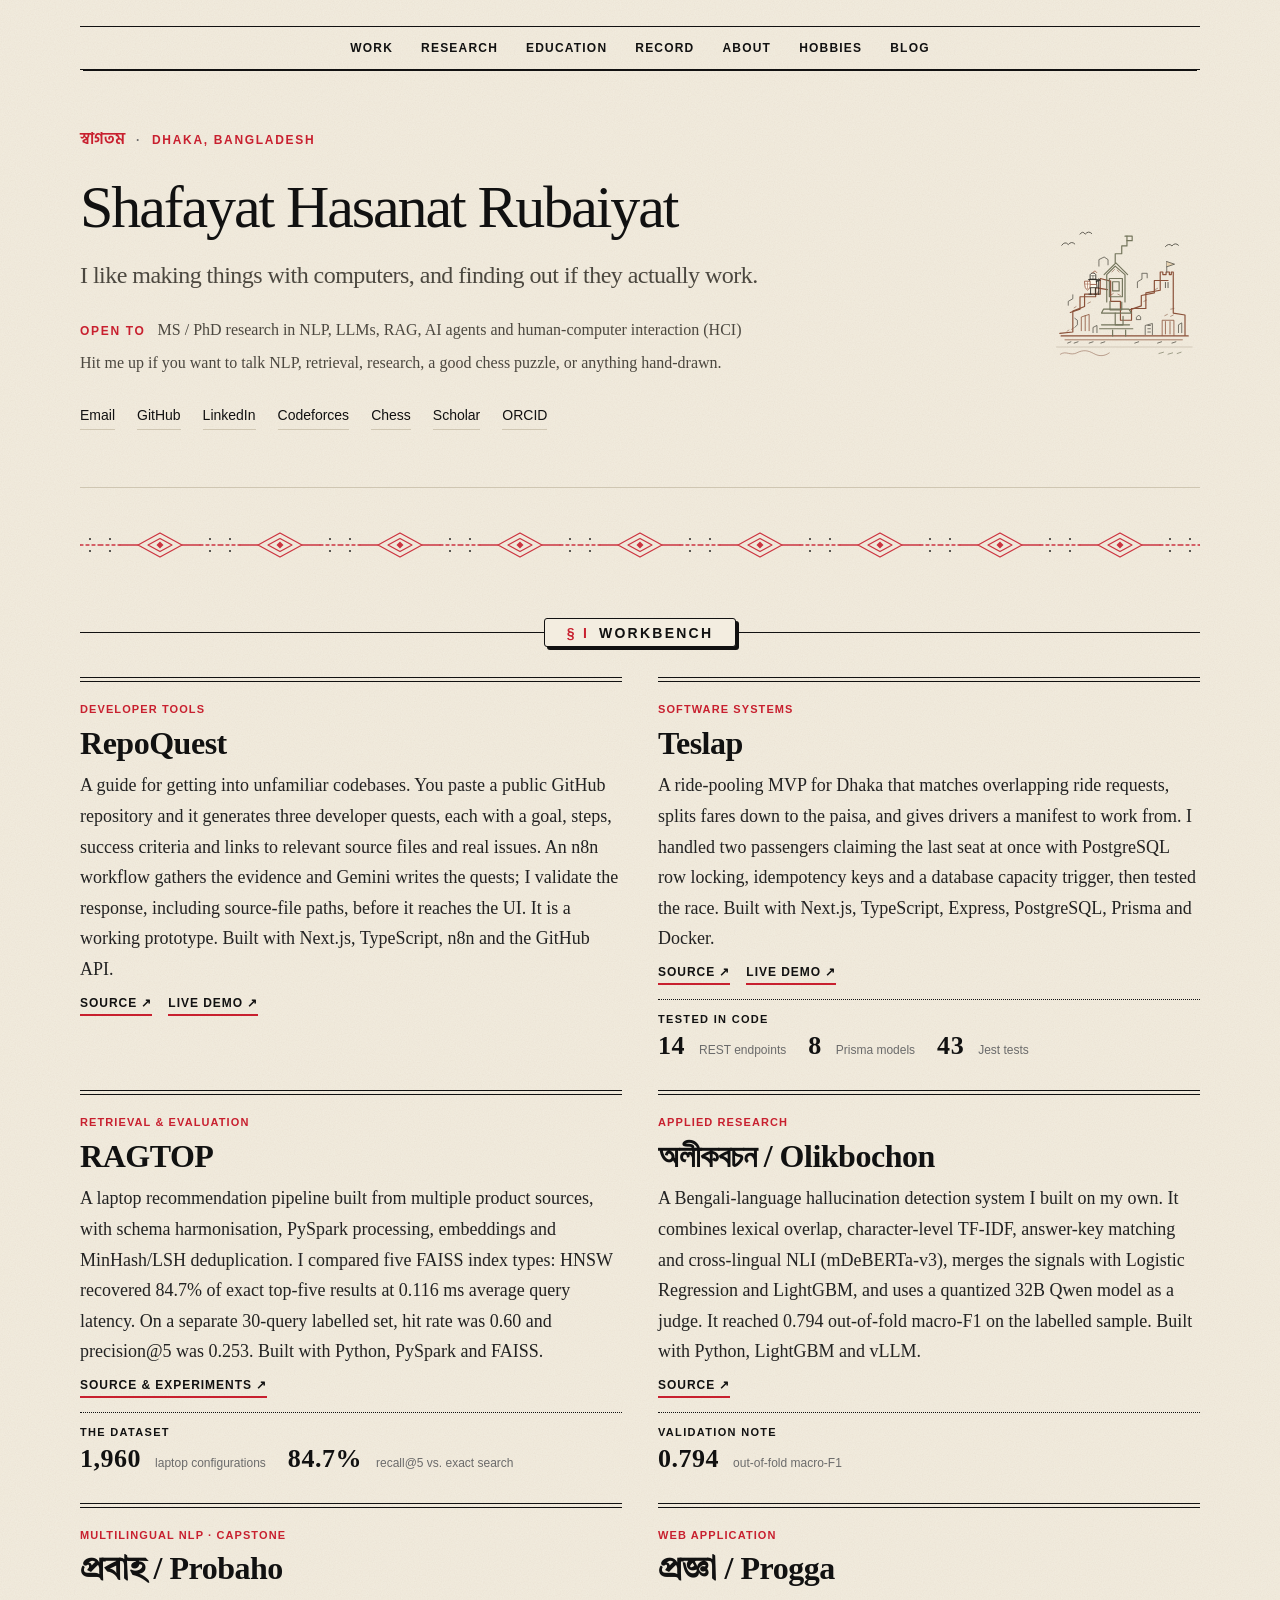
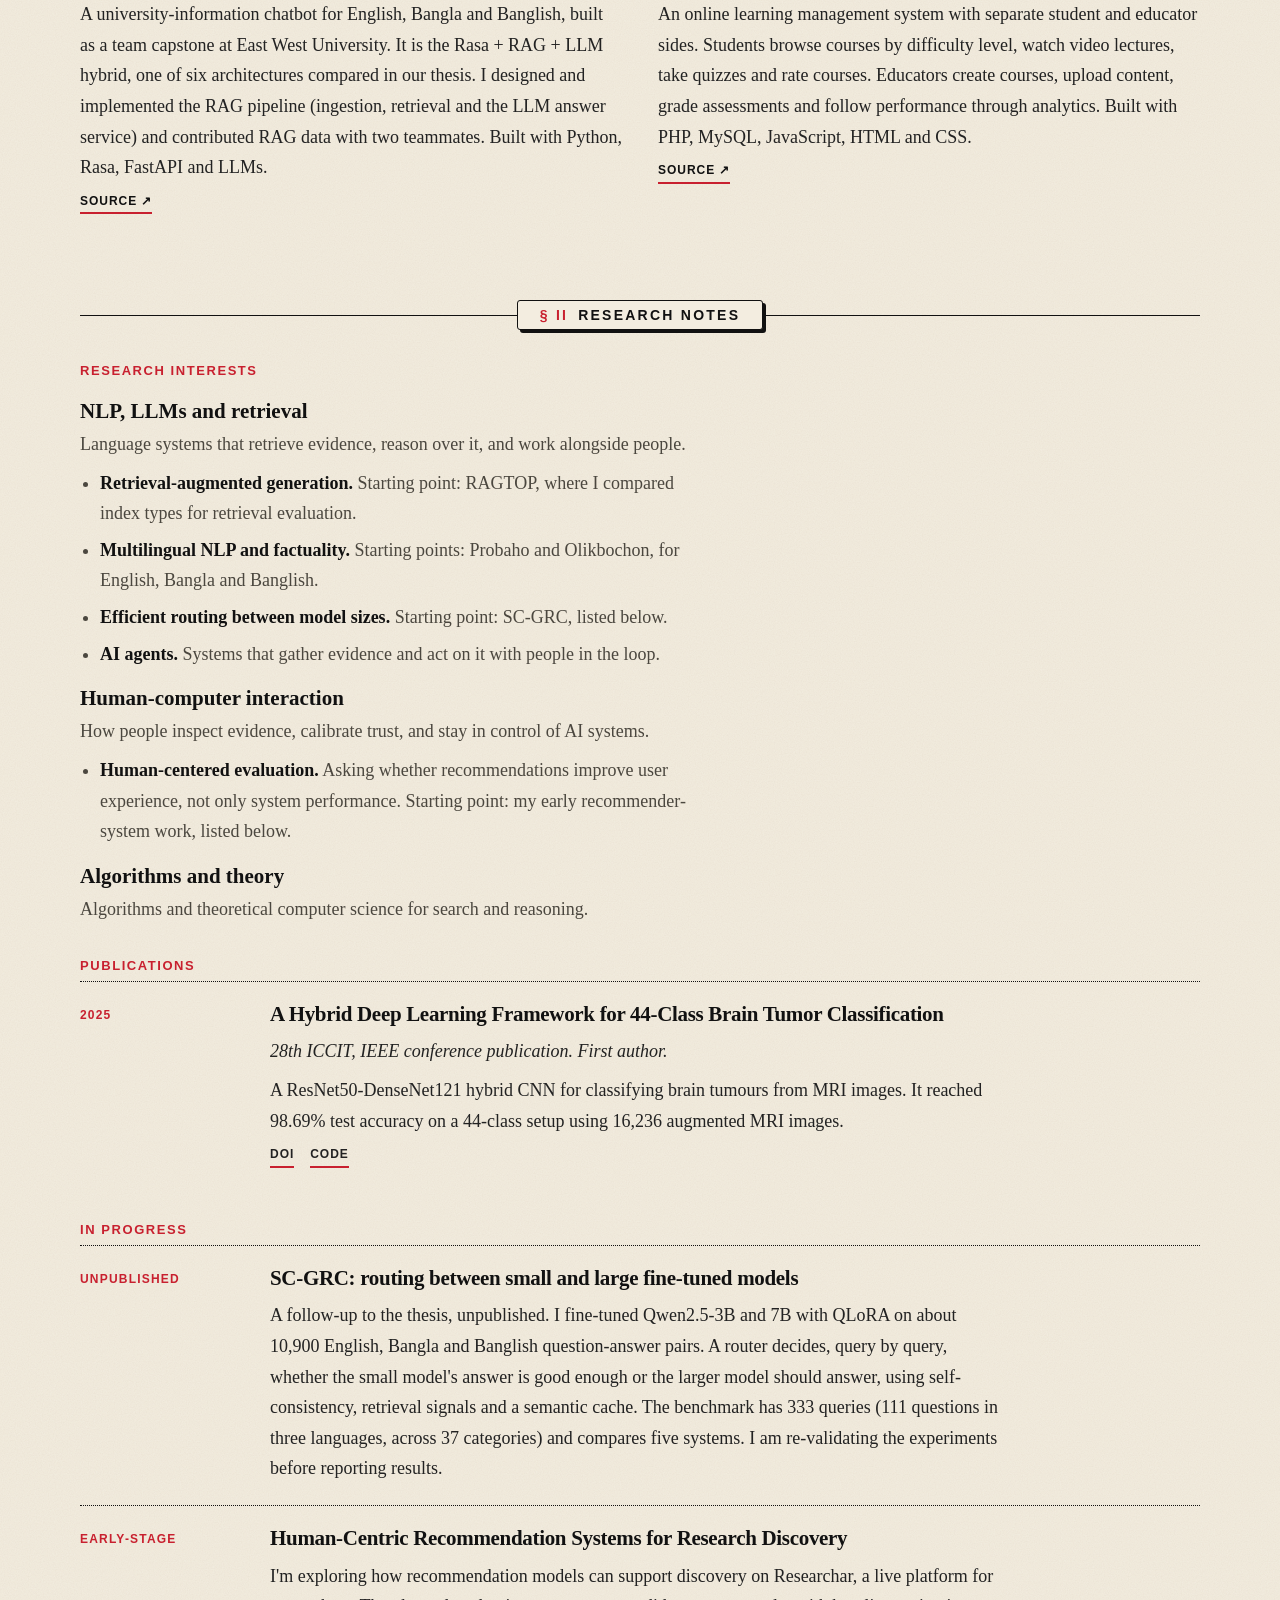
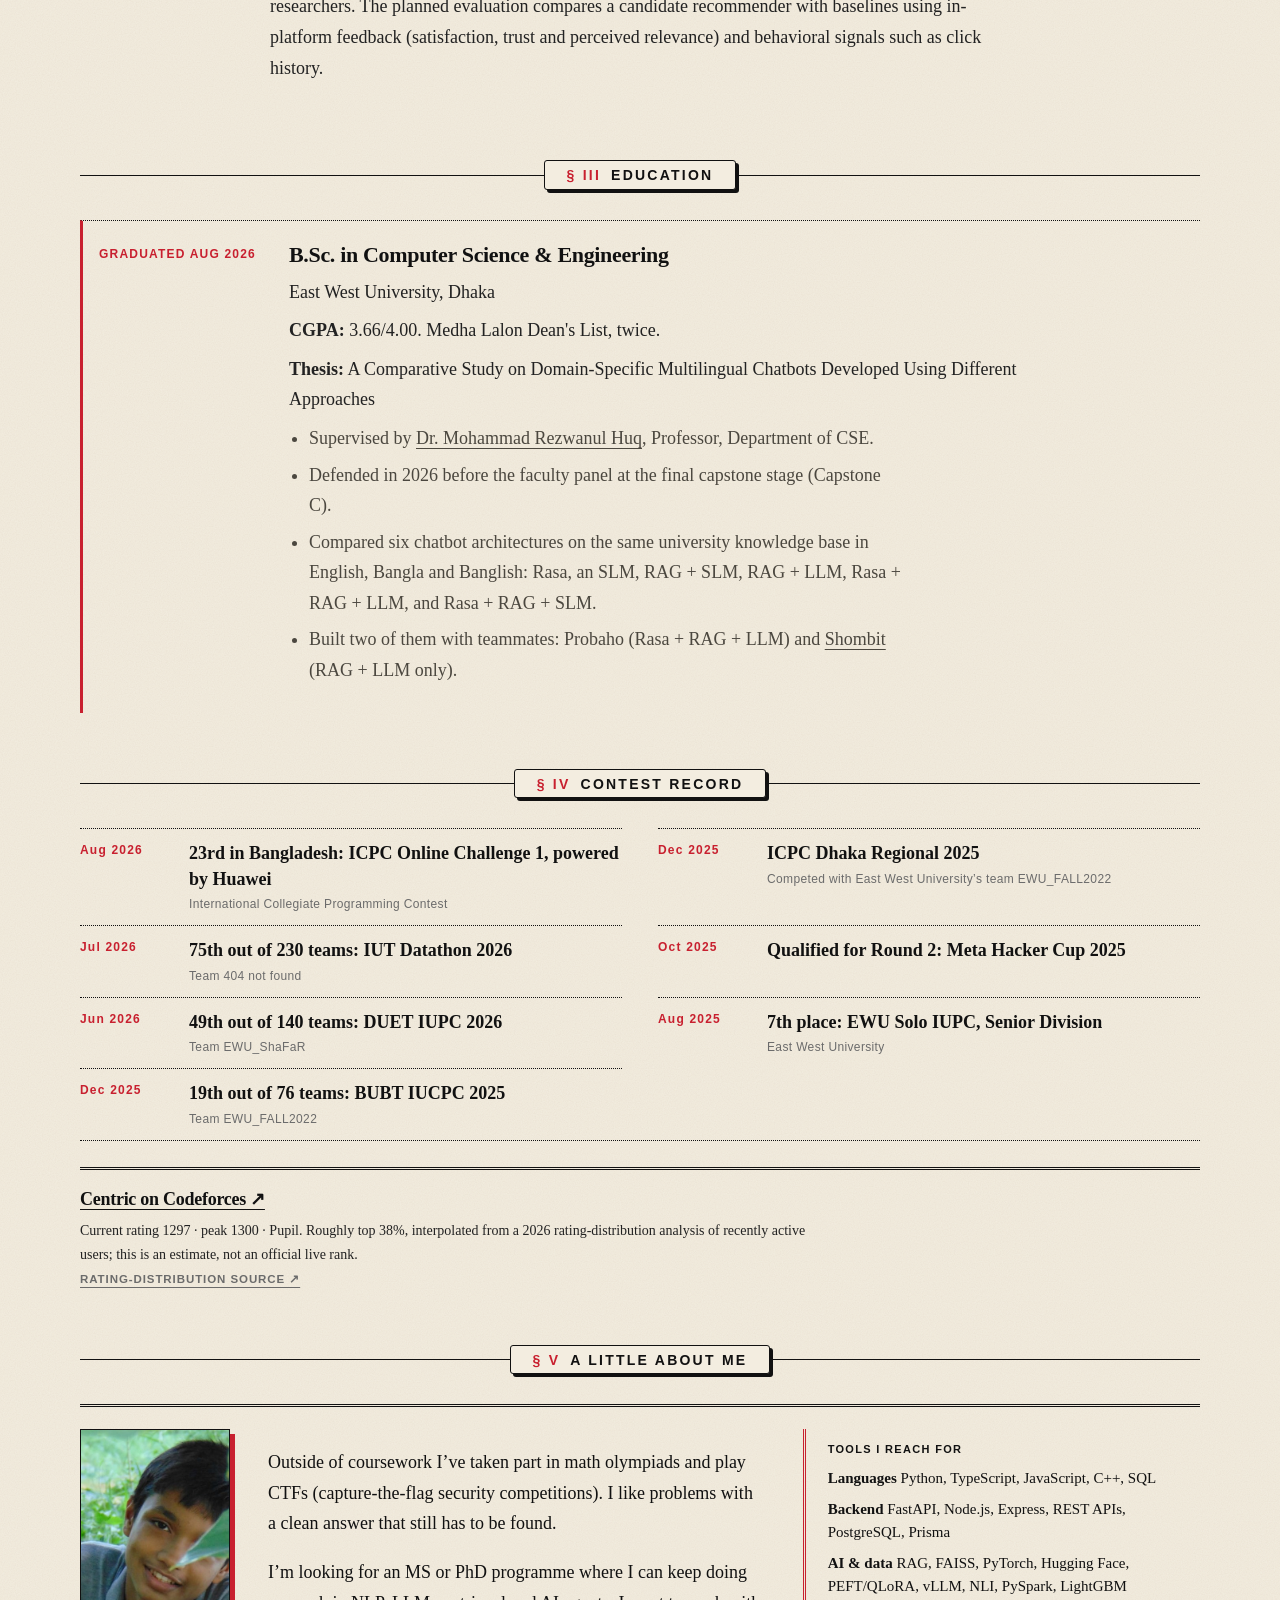
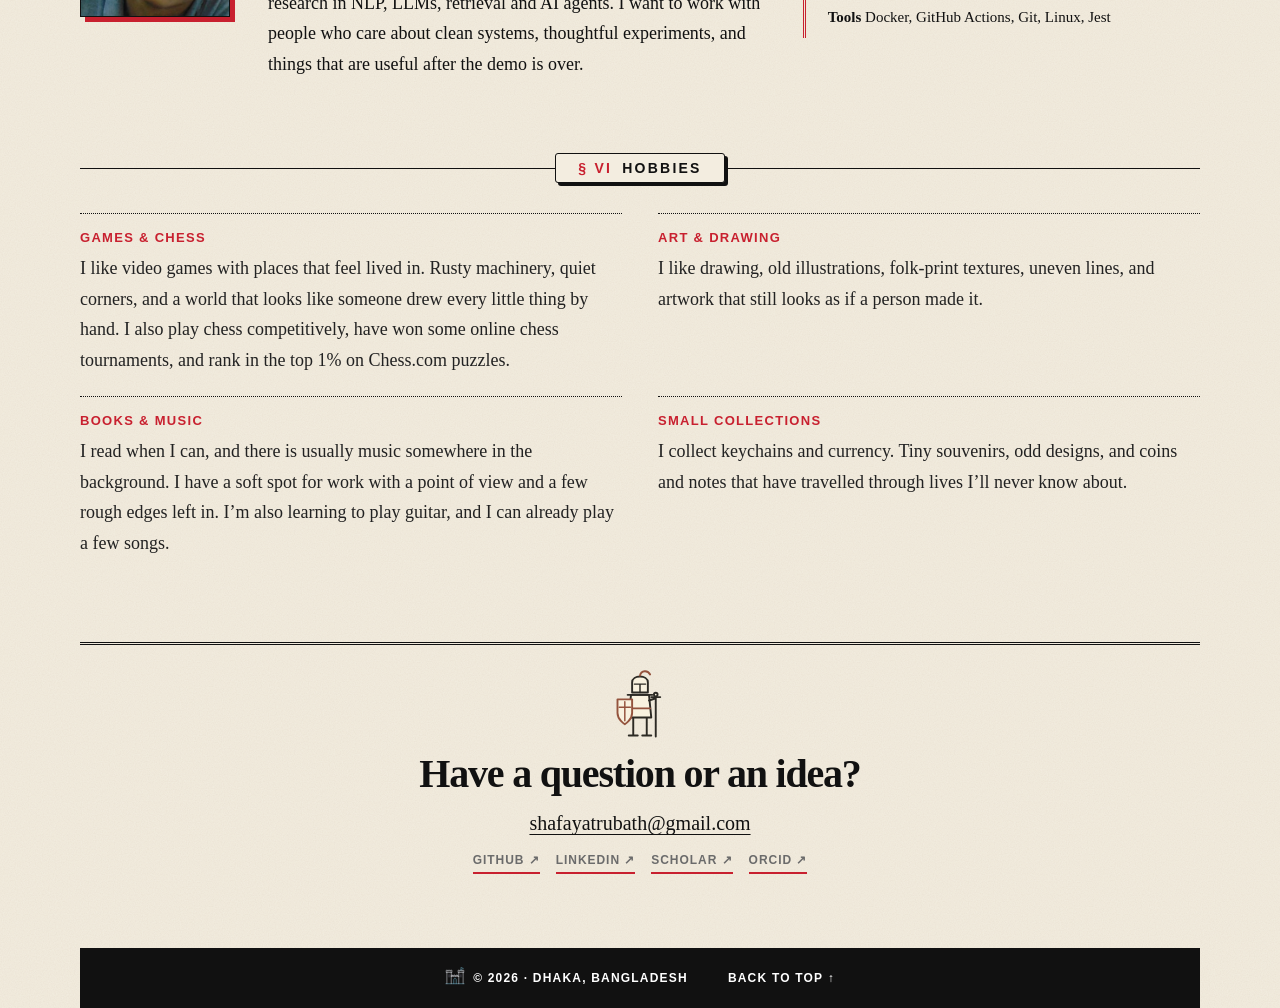
==== commit 8ee80f2c: "edit things" ====
--- a/index.html
+++ b/index.html
@@ -3,13 +3,13 @@
 <head>
   <meta charset="utf-8">
   <meta name="viewport" content="width=device-width, initial-scale=1">
-  <meta name="description" content="Shafayat Hasanat Rubaiyat. Recent CSE graduate seeking software engineering roles and MS/PhD research in NLP, LLMs, RAG, AI agents, algorithms, and human-computer interaction.">
+  <meta name="description" content="Shafayat Hasanat Rubaiyat. Recent CSE graduate seeking MS/PhD research in NLP, LLMs, RAG, AI agents, algorithms, and human-computer interaction.">
   <meta name="theme-color" content="#f3ede0">
   <title>Shafayat Hasanat Rubaiyat | Portfolio</title>
   <link rel="canonical" href="https://infi9itea.github.io/">
   <meta property="og:type" content="website">
   <meta property="og:title" content="Shafayat Hasanat Rubaiyat | Portfolio">
-  <meta property="og:description" content="Recent CSE graduate seeking software engineering roles and MS/PhD research in NLP, LLMs, RAG, AI agents, algorithms, and human-computer interaction.">
+  <meta property="og:description" content="Recent CSE graduate seeking MS/PhD research in NLP, LLMs, RAG, AI agents, algorithms, and human-computer interaction.">
   <meta property="og:url" content="https://infi9itea.github.io/">
   <meta property="og:image" content="https://infi9itea.github.io/assets/og-image.png">
   <meta property="og:image:width" content="1200">
@@ -17,7 +17,7 @@
   <meta property="og:image:alt" content="Shafayat Hasanat Rubaiyat, with a hand-drawn rooftop, castle tower and knight">
   <meta name="twitter:card" content="summary_large_image">
   <meta name="twitter:title" content="Shafayat Hasanat Rubaiyat | Portfolio">
-  <meta name="twitter:description" content="Recent CSE graduate seeking software engineering roles and MS/PhD research in NLP, LLMs, RAG, AI agents, algorithms, and human-computer interaction.">
+  <meta name="twitter:description" content="Recent CSE graduate seeking MS/PhD research in NLP, LLMs, RAG, AI agents, algorithms, and human-computer interaction.">
   <meta name="twitter:image" content="https://infi9itea.github.io/assets/og-image.png">
   <link rel="icon" href="assets/favicon.svg" type="image/svg+xml">
   <link rel="preconnect" href="https://fonts.googleapis.com">
@@ -50,16 +50,16 @@
             <p class="eyebrow"><span lang="bn">স্বাগতম</span><span class="eyebrow-divider">·</span>Dhaka, Bangladesh</p>
             <h1 id="intro-title">Shafayat Hasanat Rubaiyat</h1>
             <p class="lead">I like making things with computers, and finding out if they actually work.</p>
-            <p class="open-to"><strong>Open to</strong> entry-level software engineering roles · MS / PhD research in NLP, LLMs, RAG, AI agents and human-computer interaction (HCI)</p>
-            <p class="byline"><a href="#work">Selected work ↓</a></p>
-            <p class="links" aria-label="External profiles">
-              <a href="https://github.com/infi9itea" target="_blank" rel="noopener noreferrer">GitHub <span aria-hidden="true">↗</span></a>
-              <a href="https://www.linkedin.com/in/infi9itea/" target="_blank" rel="noopener noreferrer">LinkedIn <span aria-hidden="true">↗</span></a>
-              <a href="https://codeforces.com/profile/Centric" target="_blank" rel="noopener noreferrer">Codeforces <span aria-hidden="true">↗</span></a>
-              <a href="https://www.chess.com/member/infi9itea" target="_blank" rel="noopener noreferrer">Chess <span aria-hidden="true">↗</span></a>
-              <a href="https://scholar.google.com/citations?user=V1L3dSgAAAAJ&amp;hl=en" target="_blank" rel="noopener noreferrer">Scholar <span aria-hidden="true">↗</span></a>
-              <a href="https://orcid.org/0009-0002-2202-2596" target="_blank" rel="noopener noreferrer">ORCID <span aria-hidden="true">↗</span></a>
-              <a href="mailto:shafayatrubath@gmail.com">Email <span aria-hidden="true">↗</span></a>
+            <p class="open-to"><strong>Open to</strong> MS / PhD research in NLP, LLMs, RAG, AI agents and human-computer interaction (HCI)</p>
+            <p class="invite">Hit me up if you want to talk NLP, retrieval, research, a good chess puzzle, or anything hand-drawn.</p>
+            <p class="links" aria-label="Contact and profiles">
+              <a href="mailto:shafayatrubath@gmail.com">Email</a>
+              <a href="https://github.com/infi9itea" target="_blank" rel="noopener noreferrer">GitHub</a>
+              <a href="https://www.linkedin.com/in/infi9itea/" target="_blank" rel="noopener noreferrer">LinkedIn</a>
+              <a href="https://codeforces.com/profile/Centric" target="_blank" rel="noopener noreferrer">Codeforces</a>
+              <a href="https://www.chess.com/member/infi9itea" target="_blank" rel="noopener noreferrer">Chess</a>
+              <a href="https://scholar.google.com/citations?user=V1L3dSgAAAAJ&amp;hl=en" target="_blank" rel="noopener noreferrer">Scholar</a>
+              <a href="https://orcid.org/0009-0002-2202-2596" target="_blank" rel="noopener noreferrer">ORCID</a>
             </p>
           </div>
           <figure class="machine-note">
@@ -78,12 +78,21 @@
         <article class="project-row">
           <div class="project-main">
             <div class="project-title-row">
+              <h3><a href="https://github.com/infi9itea/RepoQuest" target="_blank" rel="noopener noreferrer">RepoQuest</a></h3>
+              <span class="project-kind">developer tools</span>
+            </div>
+            <p>A guide for getting into unfamiliar codebases. You paste a public GitHub repository and it generates three developer quests, each with a goal, steps, success criteria and links to relevant source files and real issues. An n8n workflow gathers the evidence and Gemini writes the quests; I validate the response, including source-file paths, before it reaches the UI. It is a working prototype. Built with Next.js, TypeScript, n8n and the GitHub API.</p>
+            <p class="project-links"><a href="https://github.com/infi9itea/RepoQuest" target="_blank" rel="noopener noreferrer">source ↗</a><a href="https://repo-quest-five.vercel.app" target="_blank" rel="noopener noreferrer">live demo ↗</a></p>
+          </div>
+        </article>
+
+        <article class="project-row">
+          <div class="project-main">
+            <div class="project-title-row">
               <h3><a href="https://github.com/infi9itea/Teslap" target="_blank" rel="noopener noreferrer">Teslap</a></h3>
               <span class="project-kind">software systems</span>
             </div>
-            <p>A ride-pooling MVP for Dhaka. It matches overlapping ride requests, splits fares down to the paisa, and gives drivers a manifest to work from.</p>
-            <p>The difficult part was the last seat: two passengers might try to claim it at once. I used PostgreSQL row locking, idempotency keys and a database capacity trigger, then tested the race instead of trusting the happy path.</p>
-            <p class="stack">Next.js · TypeScript · Express · PostgreSQL · Prisma · Docker</p>
+            <p>A ride-pooling MVP for Dhaka that matches overlapping ride requests, splits fares down to the paisa, and gives drivers a manifest to work from. I handled two passengers claiming the last seat at once with PostgreSQL row locking, idempotency keys and a database capacity trigger, then tested the race. Built with Next.js, TypeScript, Express, PostgreSQL, Prisma and Docker.</p>
             <p class="project-links"><a href="https://github.com/infi9itea/Teslap" target="_blank" rel="noopener noreferrer">source ↗</a><a href="https://teslap.vercel.app" target="_blank" rel="noopener noreferrer">live demo ↗</a></p>
           </div>
           <aside class="project-aside" aria-label="Teslap details">
@@ -100,9 +109,7 @@
               <h3><a href="https://github.com/infi9itea/ragtop" target="_blank" rel="noopener noreferrer">RAGTOP</a></h3>
               <span class="project-kind">retrieval &amp; evaluation</span>
             </div>
-            <p>A laptop recommendation pipeline built from multiple product sources, schema harmonisation, PySpark processing, embeddings and MinHash/LSH deduplication.</p>
-            <p>I compared five FAISS index types. On the exact-search comparison, HNSW recovered 84.7% of exact top-five results at 0.116 ms average query latency. On a separate 30-query labelled set, hit rate was 0.60 and precision@5 was 0.253.</p>
-            <p class="stack">Python · PySpark · FAISS · embeddings · MinHash/LSH</p>
+            <p>A laptop recommendation pipeline built from multiple product sources, with schema harmonisation, PySpark processing, embeddings and MinHash/LSH deduplication. I compared five FAISS index types: HNSW recovered 84.7% of exact top-five results at 0.116 ms average query latency. On a separate 30-query labelled set, hit rate was 0.60 and precision@5 was 0.253. Built with Python, PySpark and FAISS.</p>
             <p class="project-links"><a href="https://github.com/infi9itea/ragtop" target="_blank" rel="noopener noreferrer">source &amp; experiments ↗</a></p>
           </div>
           <aside class="project-aside" aria-label="RAGTOP details">
@@ -116,24 +123,10 @@
         <article class="project-row">
           <div class="project-main">
             <div class="project-title-row">
-              <h3><a href="https://github.com/infi9itea/Probaho" target="_blank" rel="noopener noreferrer">Probaho</a></h3>
-              <span class="project-kind">multilingual NLP · capstone</span>
-            </div>
-            <p>A university-information chatbot for English, Bangla and Banglish, built as a team capstone project at East West University. It is the hybrid architecture (Rasa + RAG + LLM), one of six compared in our thesis. I designed and implemented the RAG pipeline (ingestion, retrieval and the LLM answer service) and contributed RAG data with two teammates; a fourth teammate designed the Rasa pipeline and its data.</p>
-            <p class="stack">Python · Rasa · FastAPI · RAG · LLMs</p>
-            <p class="project-links"><a href="https://github.com/infi9itea/Probaho" target="_blank" rel="noopener noreferrer">source ↗</a></p>
-          </div>
-        </article>
-
-        <article class="project-row">
-          <div class="project-main">
-            <div class="project-title-row">
               <h3><a href="https://github.com/infi9itea/olikbochon-bengali-hallucination-datathon-" target="_blank" rel="noopener noreferrer">অলীকবচন / Olikbochon</a></h3>
               <span class="project-kind">applied research</span>
             </div>
-            <p>A Bengali-language hallucination detection system I built on my own. It combines lexical overlap, character-level TF-IDF, answer-key matching and cross-lingual NLI using mDeBERTa-v3.</p>
-            <p>I combined the signals with Logistic Regression and LightGBM, using a quantized 32B Qwen model as a judge. The pipeline reached 0.794 out-of-fold macro-F1 on the labelled sample.</p>
-            <p class="stack">Python · LightGBM · vLLM · NLI · TF-IDF</p>
+            <p>A Bengali-language hallucination detection system I built on my own. It combines lexical overlap, character-level TF-IDF, answer-key matching and cross-lingual NLI (mDeBERTa-v3), merges the signals with Logistic Regression and LightGBM, and uses a quantized 32B Qwen model as a judge. It reached 0.794 out-of-fold macro-F1 on the labelled sample. Built with Python, LightGBM and vLLM.</p>
             <p class="project-links"><a href="https://github.com/infi9itea/olikbochon-bengali-hallucination-datathon-" target="_blank" rel="noopener noreferrer">source ↗</a></p>
           </div>
           <aside class="project-aside" aria-label="Olikbochon details">
@@ -145,24 +138,21 @@
         <article class="project-row">
           <div class="project-main">
             <div class="project-title-row">
-              <h3><a href="https://github.com/infi9itea/RepoQuest" target="_blank" rel="noopener noreferrer">RepoQuest</a></h3>
-              <span class="project-kind">developer tools</span>
-            </div>
-            <p>A guide for getting into unfamiliar codebases. Paste a public GitHub repository and it generates three developer quests, each with a goal, steps, success criteria and links to relevant source files and real issues.</p>
-            <p>An n8n workflow gathers the evidence (metadata, README, file paths, open issues) and Gemini writes the quests. The response is validated, including the source-file paths, before it reaches the UI. It is a working prototype, and quest quality depends on how much evidence a repository offers.</p>
-            <p class="stack">Next.js · TypeScript · n8n · Gemini API · GitHub REST API</p>
-            <p class="project-links"><a href="https://github.com/infi9itea/RepoQuest" target="_blank" rel="noopener noreferrer">source ↗</a><a href="https://repo-quest-five.vercel.app" target="_blank" rel="noopener noreferrer">live demo ↗</a></p>
-          </div>
-        </article>
-
-        <article class="project-row">
-          <div class="project-main">
-            <div class="project-title-row">
-              <h3><a href="https://github.com/shawqiaftab/Progga---Online-Learning-Management-System" target="_blank" rel="noopener noreferrer">Progga</a></h3>
+              <h3><a href="https://github.com/infi9itea/Probaho" target="_blank" rel="noopener noreferrer"><span lang="bn">প্রবাহ</span> / Probaho</a></h3>
+              <span class="project-kind">multilingual NLP · capstone</span>
+            </div>
+            <p>A university-information chatbot for English, Bangla and Banglish, built as a team capstone at East West University. It is the Rasa + RAG + LLM hybrid, one of six architectures compared in our thesis. I designed and implemented the RAG pipeline (ingestion, retrieval and the LLM answer service) and contributed RAG data with two teammates. Built with Python, Rasa, FastAPI and LLMs.</p>
+            <p class="project-links"><a href="https://github.com/infi9itea/Probaho" target="_blank" rel="noopener noreferrer">source ↗</a></p>
+          </div>
+        </article>
+
+        <article class="project-row">
+          <div class="project-main">
+            <div class="project-title-row">
+              <h3><a href="https://github.com/shawqiaftab/Progga---Online-Learning-Management-System" target="_blank" rel="noopener noreferrer"><span lang="bn">প্রজ্ঞা</span> / Progga</a></h3>
               <span class="project-kind">web application</span>
             </div>
-            <p>An online learning management system with separate student and educator sides. Students browse courses by difficulty level, watch video lectures, take quizzes and rate what they have taken. Educators create courses, upload content, grade assessments and follow performance through analytics.</p>
-            <p class="stack">PHP · MySQL · JavaScript · HTML · CSS</p>
+            <p>An online learning management system with separate student and educator sides. Students browse courses by difficulty level, watch video lectures, take quizzes and rate courses. Educators create courses, upload content, grade assessments and follow performance through analytics. Built with PHP, MySQL, JavaScript, HTML and CSS.</p>
             <p class="project-links"><a href="https://github.com/shawqiaftab/Progga---Online-Learning-Management-System" target="_blank" rel="noopener noreferrer">source ↗</a></p>
           </div>
         </article>
@@ -172,45 +162,53 @@
         <div class="section-heading">
           <h2>Research notes</h2>
         </div>
+        <h3 class="sub">Research interests</h3>
+        <div class="rgroup">
+          <h4>NLP, LLMs and retrieval</h4>
+          <p>Language systems that retrieve evidence, reason over it, and work alongside people.</p>
+          <ul>
+            <li><strong>Retrieval-augmented generation.</strong> Starting point: RAGTOP, where I compared index types for retrieval evaluation.</li>
+            <li><strong>Multilingual NLP and factuality.</strong> Starting points: Probaho and Olikbochon, for English, Bangla and Banglish.</li>
+            <li><strong>Efficient routing between model sizes.</strong> Starting point: SC-GRC, listed below.</li>
+            <li><strong>AI agents.</strong> Systems that gather evidence and act on it with people in the loop.</li>
+          </ul>
+        </div>
+        <div class="rgroup">
+          <h4>Human-computer interaction</h4>
+          <p>How people inspect evidence, calibrate trust, and stay in control of AI systems.</p>
+          <ul>
+            <li><strong>Human-centered evaluation.</strong> Asking whether recommendations improve user experience, not only system performance. Starting point: my early recommender-system work, listed below.</li>
+          </ul>
+        </div>
+        <div class="rgroup">
+          <h4>Algorithms and theory</h4>
+          <p>Algorithms and theoretical computer science for search and reasoning.</p>
+        </div>
+
+        <h3 class="sub">Publications</h3>
         <article class="research-entry">
-          <span class="research-date">focus</span>
-          <div>
-            <h3>What I want to research</h3>
-            <p>I’m interested in language systems that retrieve evidence, reason over it, and work alongside people. My main areas are NLP and LLMs, retrieval-augmented generation, and AI agents. I’m also drawn to algorithms and theoretical computer science for search and reasoning, and to HCI, especially how people inspect evidence, calibrate trust, and stay in control of AI systems. My current work gives me practical starting points: Probaho and Olikbochon for multilingual NLP and factuality; RAGTOP for retrieval evaluation; SC-GRC for efficient routing between model sizes; and my early recommender-system work for human-centered evaluation.</p>
-            <p class="stack">NLP &amp; LLMs · retrieval-augmented generation · AI agents · algorithms &amp; theory · human-computer interaction</p>
-          </div>
-        </article>
+          <span class="research-date">2025</span>
+          <div>
+            <h3><a href="https://doi.org/10.1109/ICCIT68739.2025.11491434" target="_blank" rel="noopener noreferrer">A Hybrid Deep Learning Framework for 44-Class Brain Tumor Classification</a></h3>
+            <p class="venue">28th ICCIT, IEEE conference publication. First author.</p>
+            <p>A ResNet50-DenseNet121 hybrid CNN for classifying brain tumours from MRI images. It reached 98.69% test accuracy on a 44-class setup using 16,236 augmented MRI images.</p>
+            <p class="project-links"><a href="https://doi.org/10.1109/ICCIT68739.2025.11491434" target="_blank" rel="noopener noreferrer">DOI</a><a href="https://github.com/infi9itea/btc44" target="_blank" rel="noopener noreferrer">code</a></p>
+          </div>
+        </article>
+
+        <h3 class="sub">In progress</h3>
         <article class="research-entry">
-          <span class="research-date">28th ICCIT · 2025</span>
-          <div>
-            <h3><a href="https://doi.org/10.1109/ICCIT68739.2025.11491434" target="_blank" rel="noopener noreferrer">A Hybrid Deep Learning Framework for 44-Class Brain Tumor Classification</a></h3>
-            <p>A ResNet50-DenseNet121 hybrid CNN for classifying brain tumours from MRI images. The paper reported 98.69% test accuracy on a 44-class setup using 16,236 augmented MRI images.</p>
-            <p class="stack">first-author paper · IEEE conference publication · computer vision · deep learning · <a href="https://doi.org/10.1109/ICCIT68739.2025.11491434" target="_blank" rel="noopener noreferrer">DOI ↗</a> · <a href="https://github.com/infi9itea/btc44" target="_blank" rel="noopener noreferrer">code ↗</a></p>
-          </div>
-        </article>
-        <article class="research-entry research-entry--featured">
-          <span class="research-date">defended 2026</span>
-          <div>
-            <h3>A Comparative Study on Domain-Specific Multilingual Chatbots Developed Using Different Approaches</h3>
-            <p>My undergraduate thesis at East West University, done with teammates. It compares six chatbot architectures on the same university knowledge base in English, Bangla and Banglish: Rasa, an SLM, RAG + SLM, RAG + LLM, Rasa + RAG + LLM, and Rasa + RAG + SLM. I built two of them: Probaho (the Rasa + RAG + LLM hybrid) and <a href="https://github.com/infi9itea/ShomBit" target="_blank" rel="noopener noreferrer">Shombit</a> (RAG + LLM only). Defended before the faculty panel at the final capstone stage (Capstone C).</p>
-            <p class="stack">retrieval-augmented generation · small language models · evaluation · <a href="https://github.com/infi9itea/Probaho" target="_blank" rel="noopener noreferrer">code ↗</a></p>
-          </div>
-        </article>
-        <article class="research-entry">
-          <span class="research-date">in progress</span>
+          <span class="research-date">unpublished</span>
           <div>
             <h3>SC-GRC: routing between small and large fine-tuned models</h3>
-            <p>A follow-up to the thesis, unpublished. I fine-tuned Qwen2.5-3B and 7B with QLoRA on about 10,900 English, Bangla and Banglish question-answer pairs. A router then decides, query by query, whether the small model’s answer is good enough or the larger model should answer. It uses self-consistency across sampled answers and retrieval signals, with a semantic cache. The benchmark has 333 queries (111 questions in three languages, across 37 categories) and compares five systems.</p>
-            <p>I am re-validating the experiments before reporting results.</p>
-            <p class="stack">QLoRA · adaptive routing · self-consistency · semantic caching · multilingual evaluation</p>
+            <p>A follow-up to the thesis, unpublished. I fine-tuned Qwen2.5-3B and 7B with QLoRA on about 10,900 English, Bangla and Banglish question-answer pairs. A router decides, query by query, whether the small model's answer is good enough or the larger model should answer, using self-consistency, retrieval signals and a semantic cache. The benchmark has 333 queries (111 questions in three languages, across 37 categories) and compares five systems. I am re-validating the experiments before reporting results.</p>
           </div>
         </article>
         <article class="research-entry">
           <span class="research-date">early-stage</span>
           <div>
             <h3>Human-Centric Recommendation Systems for Research Discovery</h3>
-            <p>I’m exploring how recommendation models can support discovery on Researchar, a live platform for researchers. The planned evaluation compares a candidate recommender with baseline approaches using both in-platform feedback (satisfaction, trust and perceived relevance) and behavioral signals such as click history. The focus is whether recommendations improve user experience alongside system performance, rather than relying on offline ranking metrics alone.</p>
-            <p class="stack">recommender systems · information retrieval · human-centered evaluation · user studies · behavioral analysis</p>
+            <p>I'm exploring how recommendation models can support discovery on Researchar, a live platform for researchers. The planned evaluation compares a candidate recommender with baselines using in-platform feedback (satisfaction, trust and perceived relevance) and behavioral signals such as click history.</p>
           </div>
         </article>
       </section>
@@ -219,13 +217,19 @@
         <div class="section-heading">
           <h2>Education</h2>
         </div>
-        <article class="research-entry">
-          <span class="research-date">Aug 2026</span>
+        <article class="research-entry research-entry--featured">
+          <span class="research-date">graduated Aug 2026</span>
           <div>
             <h3>B.Sc. in Computer Science &amp; Engineering</h3>
-            <p>East West University, Dhaka. CGPA 3.66/4.00. Medha Lalon Dean’s List, twice.</p>
-            <p class="thesis-callout"><span class="stamp">Thesis</span> Undergraduate thesis on multilingual chatbots (see Research notes), supervised by <a href="https://fse.ewubd.edu/computer-science-engineering/faculty-view/mrhuq" target="_blank" rel="noopener noreferrer">Dr. Mohammad Rezwanul Huq</a>, Professor, Department of CSE.</p>
-            <p class="stack">graduated August 2026</p>
+            <p>East West University, Dhaka</p>
+            <p><strong>CGPA:</strong> 3.66/4.00. Medha Lalon Dean's List, twice.</p>
+            <p><strong>Thesis:</strong> A Comparative Study on Domain-Specific Multilingual Chatbots Developed Using Different Approaches</p>
+            <ul class="edu-list">
+              <li>Supervised by <a href="https://fse.ewubd.edu/computer-science-engineering/faculty-view/mrhuq" target="_blank" rel="noopener noreferrer">Dr. Mohammad Rezwanul Huq</a>, Professor, Department of CSE.</li>
+              <li>Defended in 2026 before the faculty panel at the final capstone stage (Capstone C).</li>
+              <li>Compared six chatbot architectures on the same university knowledge base in English, Bangla and Banglish: Rasa, an SLM, RAG + SLM, RAG + LLM, Rasa + RAG + LLM, and Rasa + RAG + SLM.</li>
+              <li>Built two of them with teammates: Probaho (Rasa + RAG + LLM) and <a href="https://github.com/infi9itea/ShomBit" target="_blank" rel="noopener noreferrer">Shombit</a> (RAG + LLM only).</li>
+            </ul>
           </div>
         </article>
       </section>
@@ -258,7 +262,7 @@
           </figure>
           <div>
             <p>Outside of coursework I’ve taken part in math olympiads and play CTFs (capture-the-flag security competitions). I like problems with a clean answer that still has to be found.</p>
-            <p>I’m looking for my first software engineering role, and for an MS or PhD programme where I can keep doing research in NLP, LLMs, retrieval and AI agents. I want to work with people who care about clean systems, thoughtful experiments, and things that are useful after the demo is over.</p>
+            <p>I’m looking for an MS or PhD programme where I can keep doing research in NLP, LLMs, retrieval and AI agents. I want to work with people who care about clean systems, thoughtful experiments, and things that are useful after the demo is over.</p>
           </div>
           <div class="skills-note">
             <p class="aside-label">tools I reach for</p>
--- a/styles.css
+++ b/styles.css
@@ -767,8 +767,8 @@
 @media (max-width: 800px) { .research-entry--featured { margin-left: 0; } }
 
 /* "Open to" line: says in one glance what this site is for */
-.open-to { margin: 14px 0 0; font-family: var(--sans); font-size: 14px; line-height: 1.5; color: var(--ink); }
-.open-to strong { margin-right: 6px; color: var(--rust); font-size: 12px; font-weight: 700; letter-spacing: .14em; text-transform: uppercase; }
+.open-to { max-width: 700px; margin: 14px 0 0; font-family: Georgia, "Times New Roman", serif; font-size: 18px; line-height: 1.55; color: #4b473f; }
+.open-to strong { margin-right: 8px; color: var(--rust); font-family: var(--sans); font-size: 12px; font-weight: 700; letter-spacing: .14em; text-transform: uppercase; }
 
 /* hero name: modest, regular-weight serif; still the largest text in the hero */
 .intro h1 { max-width: 100%; font-size: clamp(30px, 3.6vw, 40px); font-weight: 400; line-height: 1.15; letter-spacing: -.02em; text-shadow: 1.5px 1.5px 0 rgba(200, 32, 47, .45); }
@@ -794,3 +794,53 @@
 
 /* section labels are English only now, so number them with roman numerals */
 .section-heading h2::before { content: "§ " counter(sec, upper-roman); }
+
+/* one-line takeaways; long descriptions fold away until asked for */
+.takeaway { margin: 8px 0 0 !important; font-size: 19px; line-height: 1.45; color: var(--ink) !important; }
+.more { margin-top: 8px; }
+.more summary { display: inline-block; cursor: pointer; font-family: var(--sans); font-size: 12px; font-weight: 700; letter-spacing: .08em; text-transform: uppercase; color: var(--rust); }
+.more summary:hover { text-decoration: underline; text-underline-offset: 4px; }
+.more[open] summary { margin-bottom: 2px; }
+
+/* research and education, laid out as short grouped entries */
+.sub { margin: 30px 0 4px; font-family: var(--sans); font-size: 13px; font-weight: 900; letter-spacing: .12em; text-transform: uppercase; color: var(--rust); }
+.rgroup { margin: 16px 0 0; }
+.rgroup h4 { margin: 0; font-size: 21px; line-height: 1.3; font-weight: 700; }
+.rgroup p { margin: 4px 0 0; color: #4b473f; }
+.rgroup ul, .edu-list { margin: 8px 0 0; padding-left: 20px; }
+.rgroup li, .edu-list li { margin: 6px 0; color: #4b473f; }
+.rgroup li strong { color: var(--ink); }
+.venue { color: var(--muted); font-style: italic; }
+
+.invite { max-width: 700px; margin: 12px 0 0; font-family: Georgia, "Times New Roman", serif; font-size: 18px; line-height: 1.55; color: #4b473f; }
+
+/* minimal welcome: no frame, one column of text, a small drawing */
+.intro { margin: 0; padding: 56px 0 44px; border: 0; border-bottom: 1px solid var(--rule); box-shadow: none; text-align: left; }
+.intro .intro-layout { grid-template-columns: minmax(0, 1fr) 150px; justify-items: stretch; align-items: start; gap: 48px; }
+.intro .intro-text { display: block; }
+.intro .eyebrow { justify-content: flex-start; margin: 0 0 22px; font-size: 12px; }
+.intro h1 { max-width: 11em; font-size: clamp(38px, 6vw, 60px); font-weight: 400; line-height: 1.05; letter-spacing: -.035em; text-shadow: none; }
+.intro .lead { max-width: 30em; margin: 20px 0 0; font-size: clamp(20px, 2.4vw, 24px); line-height: 1.4; font-style: normal; color: #4b473f; }
+.intro .open-to { margin: 26px 0 0; font-size: 16px; }
+.intro .invite { margin: 4px 0 0; font-size: 16px; }
+.intro .links { justify-content: flex-start; gap: 6px 22px; margin-top: 28px; }
+.intro .links a { font-size: 14px; font-weight: 400; letter-spacing: 0; text-transform: none; border-bottom: 1px solid var(--rule); padding-bottom: 1px; }
+.intro .links a:hover { border-bottom-color: var(--rust); }
+.intro .machine-note { width: 150px; margin: 6px 0 0; padding: 0; transform: none; }
+.intro .machine-note img { border: 0; box-shadow: none; background: none; }
+@media (max-width: 700px) {
+  .intro { padding: 36px 0 32px; }
+  .intro .intro-layout { grid-template-columns: 1fr; gap: 26px; }
+  .intro .machine-note { display: block; width: 120px; }
+}
+
+/* alignment fixes */
+.research-entry--featured { margin-left: 0; }
+@media (min-width: 801px) { .record-list { grid-template-rows: repeat(4, auto); grid-auto-flow: column; } }
+.intro .invite { margin-top: 8px; }
+@media (max-width: 700px) {
+  #work .project-aside { display: grid; grid-template-columns: auto 1fr; column-gap: 12px; row-gap: 2px; align-items: baseline; }
+  #work .project-aside .aside-label, #work .project-aside .aside-rule { grid-column: 1 / -1; }
+  #work .project-aside strong { margin-top: 0; }
+}
+.edu-list, .rgroup ul { max-width: 68ch; }
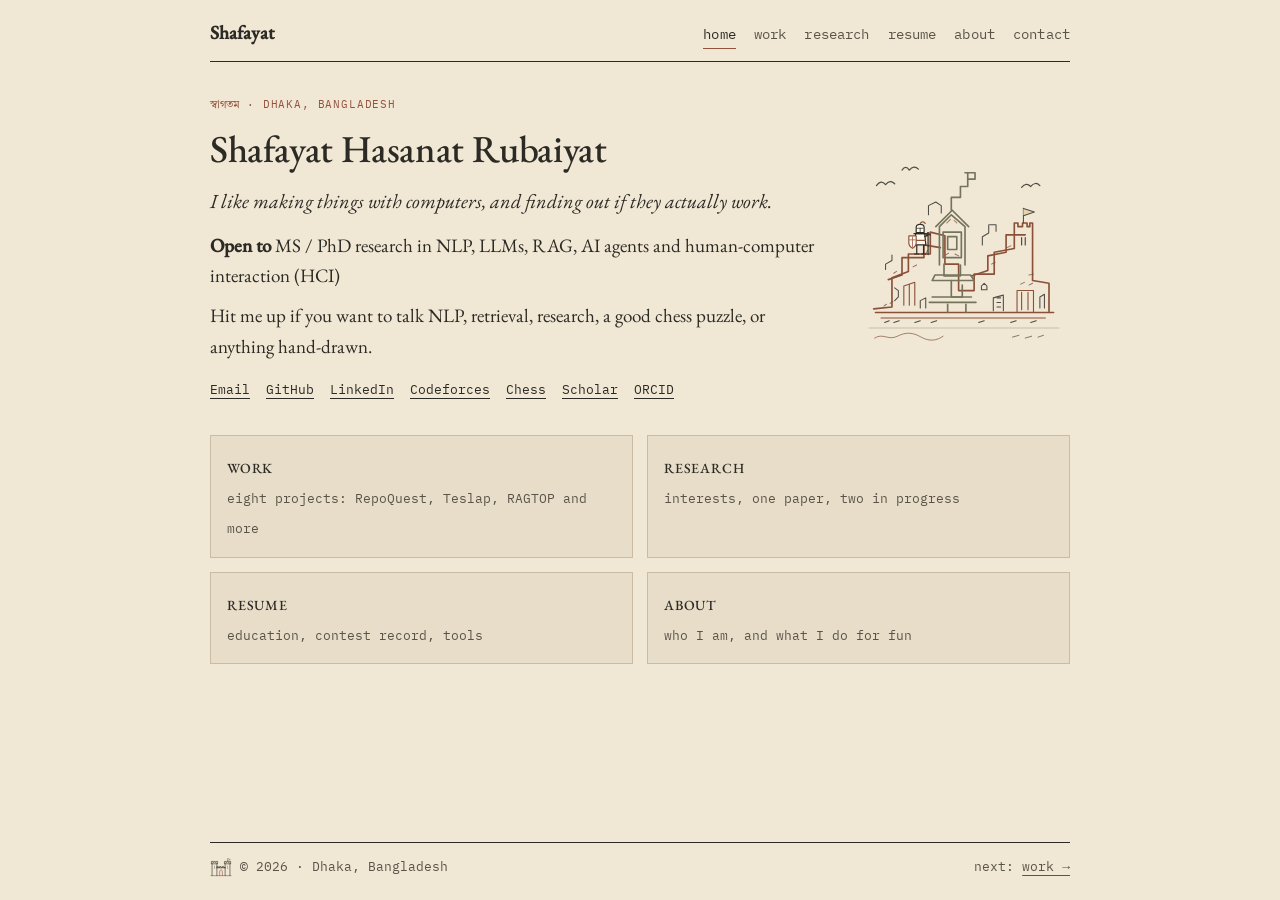
==== commit c4c74369: "try new style" ====
--- a/index.html
+++ b/index.html
@@ -8,43 +8,29 @@
   <title>Shafayat Hasanat Rubaiyat | Portfolio</title>
   <link rel="canonical" href="https://infi9itea.github.io/">
   <meta property="og:type" content="website">
-  <meta property="og:title" content="Shafayat Hasanat Rubaiyat | Portfolio">
-  <meta property="og:description" content="Recent CSE graduate seeking MS/PhD research in NLP, LLMs, RAG, AI agents, algorithms, and human-computer interaction.">
+  <meta property="og:title" content="Portfolio | Shafayat Hasanat Rubaiyat">
+  <meta property="og:description" content="Shafayat Hasanat Rubaiyat. Recent CSE graduate seeking MS/PhD research in NLP, LLMs, RAG, AI agents, algorithms, and human-computer interaction.">
   <meta property="og:url" content="https://infi9itea.github.io/">
   <meta property="og:image" content="https://infi9itea.github.io/assets/og-image.png">
   <meta property="og:image:width" content="1200">
   <meta property="og:image:height" content="630">
   <meta property="og:image:alt" content="Shafayat Hasanat Rubaiyat, with a hand-drawn rooftop, castle tower and knight">
   <meta name="twitter:card" content="summary_large_image">
-  <meta name="twitter:title" content="Shafayat Hasanat Rubaiyat | Portfolio">
-  <meta name="twitter:description" content="Recent CSE graduate seeking MS/PhD research in NLP, LLMs, RAG, AI agents, algorithms, and human-computer interaction.">
+  <meta name="twitter:title" content="Portfolio | Shafayat Hasanat Rubaiyat">
+  <meta name="twitter:description" content="Shafayat Hasanat Rubaiyat. Recent CSE graduate seeking MS/PhD research in NLP, LLMs, RAG, AI agents, algorithms, and human-computer interaction.">
   <meta name="twitter:image" content="https://infi9itea.github.io/assets/og-image.png">
   <link rel="icon" href="assets/favicon.svg" type="image/svg+xml">
-  <link rel="preconnect" href="https://fonts.googleapis.com">
-  <link rel="preconnect" href="https://fonts.gstatic.com" crossorigin>
-  <link rel="stylesheet" href="https://fonts.googleapis.com/css2?family=Hind+Siliguri:wght@400;500;600&family=Tiro+Bangla:ital@0;1&display=swap">
   <link rel="stylesheet" href="styles.css">
   <script type="application/ld+json">
   {"@context":"https://schema.org","@type":"Person","name":"Shafayat Hasanat Rubaiyat","url":"https://infi9itea.github.io/","image":"https://infi9itea.github.io/assets/portrait.jpg","jobTitle":"Computer Science & Engineering graduate","alumniOf":{"@type":"CollegeOrUniversity","name":"East West University"},"address":{"@type":"PostalAddress","addressLocality":"Dhaka","addressCountry":"BD"},"knowsAbout":["Natural language processing","Large language models","Retrieval-augmented generation","AI agents","Human-computer interaction"],"sameAs":["https://github.com/infi9itea","https://www.linkedin.com/in/infi9itea/","https://scholar.google.com/citations?user=V1L3dSgAAAAJ&hl=en","https://orcid.org/0009-0002-2202-2596","https://codeforces.com/profile/Centric"]}
   </script>
 </head>
 <body>
-  <a class="skip-link" href="#main">Skip to content</a>
-  <div class="page">
-    <header class="header">
-      <nav aria-label="Main navigation">
-        <a href="#work">work</a>
-        <a href="#research">research</a>
-        <a href="#education">education</a>
-        <a href="#record">record</a>
-        <a href="#about">about</a>
-        <a href="#hobbies">hobbies</a>
-        <a href="blog.html">blog</a>
-      </nav>
-    </header>
-
-    <main id="main">
-      <section id="top" class="intro" aria-labelledby="intro-title">
+<a class="skip-link" href="#main">Skip to content</a>
+<div class="page">
+<header class="header"><a class="site-title" href="index.html">Shafayat</a><nav aria-label="Main navigation"><a href="index.html" aria-current="page">home</a><a href="work.html">work</a><a href="research.html">research</a><a href="resume.html">resume</a><a href="about.html">about</a><a href="contact.html">contact</a></nav></header>
+<main id="main">
+<section class="intro" aria-labelledby="intro-title">
         <div class="intro-layout">
           <div class="intro-text">
             <p class="eyebrow"><span lang="bn">স্বাগতম</span><span class="eyebrow-divider">·</span>Dhaka, Bangladesh</p>
@@ -66,236 +52,14 @@
             <img src="assets/rooftop-machine.svg" alt="An original hand-drawn scene of crooked rooftops, pipes, a little rooftop machine, a castle tower and a knight in armour">
           </figure>
         </div>
-      </section>
-
-      <div class="alpona" aria-hidden="true"></div>
-
-      <section id="work" class="section">
-        <div class="section-heading">
-          <h2>Workbench</h2>
-        </div>
-
-        <article class="project-row">
-          <div class="project-main">
-            <div class="project-title-row">
-              <h3><a href="https://github.com/infi9itea/RepoQuest" target="_blank" rel="noopener noreferrer">RepoQuest</a></h3>
-              <span class="project-kind">developer tools</span>
-            </div>
-            <p>A guide for getting into unfamiliar codebases. You paste a public GitHub repository and it generates three developer quests, each with a goal, steps, success criteria and links to relevant source files and real issues. An n8n workflow gathers the evidence and Gemini writes the quests; I validate the response, including source-file paths, before it reaches the UI. It is a working prototype. Built with Next.js, TypeScript, n8n and the GitHub API.</p>
-            <p class="project-links"><a href="https://github.com/infi9itea/RepoQuest" target="_blank" rel="noopener noreferrer">source ↗</a><a href="https://repo-quest-five.vercel.app" target="_blank" rel="noopener noreferrer">live demo ↗</a></p>
-          </div>
-        </article>
-
-        <article class="project-row">
-          <div class="project-main">
-            <div class="project-title-row">
-              <h3><a href="https://github.com/infi9itea/Teslap" target="_blank" rel="noopener noreferrer">Teslap</a></h3>
-              <span class="project-kind">software systems</span>
-            </div>
-            <p>A ride-pooling MVP for Dhaka that matches overlapping ride requests, splits fares down to the paisa, and gives drivers a manifest to work from. I handled two passengers claiming the last seat at once with PostgreSQL row locking, idempotency keys and a database capacity trigger, then tested the race. Built with Next.js, TypeScript, Express, PostgreSQL, Prisma and Docker.</p>
-            <p class="project-links"><a href="https://github.com/infi9itea/Teslap" target="_blank" rel="noopener noreferrer">source ↗</a><a href="https://teslap.vercel.app" target="_blank" rel="noopener noreferrer">live demo ↗</a></p>
-          </div>
-          <aside class="project-aside" aria-label="Teslap details">
-            <span class="aside-label">tested in code</span>
-            <strong>14</strong><span>REST endpoints</span>
-            <strong>8</strong><span>Prisma models</span>
-            <strong>43</strong><span>Jest tests</span>
-          </aside>
-        </article>
-
-        <article class="project-row">
-          <div class="project-main">
-            <div class="project-title-row">
-              <h3><a href="https://github.com/infi9itea/ragtop" target="_blank" rel="noopener noreferrer">RAGTOP</a></h3>
-              <span class="project-kind">retrieval &amp; evaluation</span>
-            </div>
-            <p>A laptop recommendation pipeline built from multiple product sources, with schema harmonisation, PySpark processing, embeddings and MinHash/LSH deduplication. I compared five FAISS index types: HNSW recovered 84.7% of exact top-five results at 0.116 ms average query latency. On a separate 30-query labelled set, hit rate was 0.60 and precision@5 was 0.253. Built with Python, PySpark and FAISS.</p>
-            <p class="project-links"><a href="https://github.com/infi9itea/ragtop" target="_blank" rel="noopener noreferrer">source &amp; experiments ↗</a></p>
-          </div>
-          <aside class="project-aside" aria-label="RAGTOP details">
-            <span class="aside-label">the dataset</span>
-            <strong>1,960</strong><span>laptop configurations</span>
-            <span class="aside-rule"></span>
-            <strong>84.7%</strong><span>recall@5 vs. exact search</span>
-          </aside>
-        </article>
-
-        <article class="project-row">
-          <div class="project-main">
-            <div class="project-title-row">
-              <h3><a href="https://github.com/infi9itea/olikbochon-bengali-hallucination-datathon-" target="_blank" rel="noopener noreferrer">অলীকবচন / Olikbochon</a></h3>
-              <span class="project-kind">applied research</span>
-            </div>
-            <p>A Bengali-language hallucination detection system I built on my own. It combines lexical overlap, character-level TF-IDF, answer-key matching and cross-lingual NLI (mDeBERTa-v3), merges the signals with Logistic Regression and LightGBM, and uses a quantized 32B Qwen model as a judge. It reached 0.794 out-of-fold macro-F1 on the labelled sample. Built with Python, LightGBM and vLLM.</p>
-            <p class="project-links"><a href="https://github.com/infi9itea/olikbochon-bengali-hallucination-datathon-" target="_blank" rel="noopener noreferrer">source ↗</a></p>
-          </div>
-          <aside class="project-aside" aria-label="Olikbochon details">
-            <span class="aside-label">validation note</span>
-            <strong>0.794</strong><span>out-of-fold macro-F1</span>
-          </aside>
-        </article>
-
-        <article class="project-row">
-          <div class="project-main">
-            <div class="project-title-row">
-              <h3><a href="https://github.com/infi9itea/Probaho" target="_blank" rel="noopener noreferrer"><span lang="bn">প্রবাহ</span> / Probaho</a></h3>
-              <span class="project-kind">multilingual NLP · capstone</span>
-            </div>
-            <p>A university-information chatbot for English, Bangla and Banglish, built as a team capstone at East West University. It is the Rasa + RAG + LLM hybrid, one of six architectures compared in our thesis. I designed and implemented the RAG pipeline (ingestion, retrieval and the LLM answer service) and contributed RAG data with two teammates. Built with Python, Rasa, FastAPI and LLMs.</p>
-            <p class="project-links"><a href="https://github.com/infi9itea/Probaho" target="_blank" rel="noopener noreferrer">source ↗</a></p>
-          </div>
-        </article>
-
-        <article class="project-row">
-          <div class="project-main">
-            <div class="project-title-row">
-              <h3><a href="https://github.com/shawqiaftab/Progga---Online-Learning-Management-System" target="_blank" rel="noopener noreferrer"><span lang="bn">প্রজ্ঞা</span> / Progga</a></h3>
-              <span class="project-kind">web application</span>
-            </div>
-            <p>An online learning management system with separate student and educator sides. Students browse courses by difficulty level, watch video lectures, take quizzes and rate courses. Educators create courses, upload content, grade assessments and follow performance through analytics. Built with PHP, MySQL, JavaScript, HTML and CSS.</p>
-            <p class="project-links"><a href="https://github.com/shawqiaftab/Progga---Online-Learning-Management-System" target="_blank" rel="noopener noreferrer">source ↗</a></p>
-          </div>
-        </article>
-      </section>
-
-      <section id="research" class="section">
-        <div class="section-heading">
-          <h2>Research notes</h2>
-        </div>
-        <h3 class="sub">Research interests</h3>
-        <div class="rgroup">
-          <h4>NLP, LLMs and retrieval</h4>
-          <p>Language systems that retrieve evidence, reason over it, and work alongside people.</p>
-          <ul>
-            <li><strong>Retrieval-augmented generation.</strong> Starting point: RAGTOP, where I compared index types for retrieval evaluation.</li>
-            <li><strong>Multilingual NLP and factuality.</strong> Starting points: Probaho and Olikbochon, for English, Bangla and Banglish.</li>
-            <li><strong>Efficient routing between model sizes.</strong> Starting point: SC-GRC, listed below.</li>
-            <li><strong>AI agents.</strong> Systems that gather evidence and act on it with people in the loop.</li>
-          </ul>
-        </div>
-        <div class="rgroup">
-          <h4>Human-computer interaction</h4>
-          <p>How people inspect evidence, calibrate trust, and stay in control of AI systems.</p>
-          <ul>
-            <li><strong>Human-centered evaluation.</strong> Asking whether recommendations improve user experience, not only system performance. Starting point: my early recommender-system work, listed below.</li>
-          </ul>
-        </div>
-        <div class="rgroup">
-          <h4>Algorithms and theory</h4>
-          <p>Algorithms and theoretical computer science for search and reasoning.</p>
-        </div>
-
-        <h3 class="sub">Publications</h3>
-        <article class="research-entry">
-          <span class="research-date">2025</span>
-          <div>
-            <h3><a href="https://doi.org/10.1109/ICCIT68739.2025.11491434" target="_blank" rel="noopener noreferrer">A Hybrid Deep Learning Framework for 44-Class Brain Tumor Classification</a></h3>
-            <p class="venue">28th ICCIT, IEEE conference publication. First author.</p>
-            <p>A ResNet50-DenseNet121 hybrid CNN for classifying brain tumours from MRI images. It reached 98.69% test accuracy on a 44-class setup using 16,236 augmented MRI images.</p>
-            <p class="project-links"><a href="https://doi.org/10.1109/ICCIT68739.2025.11491434" target="_blank" rel="noopener noreferrer">DOI</a><a href="https://github.com/infi9itea/btc44" target="_blank" rel="noopener noreferrer">code</a></p>
-          </div>
-        </article>
-
-        <h3 class="sub">In progress</h3>
-        <article class="research-entry">
-          <span class="research-date">unpublished</span>
-          <div>
-            <h3>SC-GRC: routing between small and large fine-tuned models</h3>
-            <p>A follow-up to the thesis, unpublished. I fine-tuned Qwen2.5-3B and 7B with QLoRA on about 10,900 English, Bangla and Banglish question-answer pairs. A router decides, query by query, whether the small model's answer is good enough or the larger model should answer, using self-consistency, retrieval signals and a semantic cache. The benchmark has 333 queries (111 questions in three languages, across 37 categories) and compares five systems. I am re-validating the experiments before reporting results.</p>
-          </div>
-        </article>
-        <article class="research-entry">
-          <span class="research-date">early-stage</span>
-          <div>
-            <h3>Human-Centric Recommendation Systems for Research Discovery</h3>
-            <p>I'm exploring how recommendation models can support discovery on Researchar, a live platform for researchers. The planned evaluation compares a candidate recommender with baselines using in-platform feedback (satisfaction, trust and perceived relevance) and behavioral signals such as click history.</p>
-          </div>
-        </article>
-      </section>
-
-      <section id="education" class="section">
-        <div class="section-heading">
-          <h2>Education</h2>
-        </div>
-        <article class="research-entry research-entry--featured">
-          <span class="research-date">graduated Aug 2026</span>
-          <div>
-            <h3>B.Sc. in Computer Science &amp; Engineering</h3>
-            <p>East West University, Dhaka</p>
-            <p><strong>CGPA:</strong> 3.66/4.00. Medha Lalon Dean's List, twice.</p>
-            <p><strong>Thesis:</strong> A Comparative Study on Domain-Specific Multilingual Chatbots Developed Using Different Approaches</p>
-            <ul class="edu-list">
-              <li>Supervised by <a href="https://fse.ewubd.edu/computer-science-engineering/faculty-view/mrhuq" target="_blank" rel="noopener noreferrer">Dr. Mohammad Rezwanul Huq</a>, Professor, Department of CSE.</li>
-              <li>Defended in 2026 before the faculty panel at the final capstone stage (Capstone C).</li>
-              <li>Compared six chatbot architectures on the same university knowledge base in English, Bangla and Banglish: Rasa, an SLM, RAG + SLM, RAG + LLM, Rasa + RAG + LLM, and Rasa + RAG + SLM.</li>
-              <li>Built two of them with teammates: Probaho (Rasa + RAG + LLM) and <a href="https://github.com/infi9itea/ShomBit" target="_blank" rel="noopener noreferrer">Shombit</a> (RAG + LLM only).</li>
-            </ul>
-          </div>
-        </article>
-      </section>
-
-      <section id="record" class="section">
-        <div class="section-heading">
-          <h2>Contest record</h2>
-        </div>
-        <div class="record-list">
-          <div class="record-row"><time datetime="2026-08">Aug 2026</time><div><strong>23rd in Bangladesh: ICPC Online Challenge 1, powered by Huawei</strong><span>International Collegiate Programming Contest</span></div></div>
-          <div class="record-row"><time datetime="2026-07">Jul 2026</time><div><strong>75th out of 230 teams: IUT Datathon 2026</strong><span>Team 404 not found</span></div></div>
-          <div class="record-row"><time datetime="2026-06">Jun 2026</time><div><strong>49th out of 140 teams: DUET IUPC 2026</strong><span>Team EWU_ShaFaR</span></div></div>
-          <div class="record-row"><time datetime="2025-12">Dec 2025</time><div><strong>19th out of 76 teams: BUBT IUCPC 2025</strong><span>Team EWU_FALL2022</span></div></div>
-          <div class="record-row"><time datetime="2025-12">Dec 2025</time><div><strong>ICPC Dhaka Regional 2025</strong><span>Competed with East West University’s team EWU_FALL2022</span></div></div>
-          <div class="record-row"><time datetime="2025-10">Oct 2025</time><div><strong>Qualified for Round 2: Meta Hacker Cup 2025</strong></div></div>
-          <div class="record-row"><time datetime="2025-08">Aug 2025</time><div><strong>7th place: EWU Solo IUPC, Senior Division</strong><span>East West University</span></div></div>
-        </div>
-        <div class="cf-note">
-          <div class="cf-copy"><h3><a href="https://codeforces.com/profile/Centric" target="_blank" rel="noopener noreferrer">Centric on Codeforces ↗</a></h3><p>Current rating 1297 · peak 1300 · Pupil. Roughly top 38%, interpolated from a 2026 rating-distribution analysis of recently active users; this is an estimate, not an official live rank.</p><p class="stack"><a href="https://codeforces.com/blog/entry/151862" target="_blank" rel="noopener noreferrer">rating-distribution source ↗</a></p></div>
-        </div>
-      </section>
-
-      <section id="about" class="section about">
-        <div class="section-heading">
-          <h2>A little about me</h2>
-        </div>
-        <div class="about-layout">
-          <figure class="portrait">
-            <img src="assets/portrait.jpg" width="372" height="465" alt="Portrait of Shafayat smiling, with green leaves in the foreground">
-          </figure>
-          <div>
-            <p>Outside of coursework I’ve taken part in math olympiads and play CTFs (capture-the-flag security competitions). I like problems with a clean answer that still has to be found.</p>
-            <p>I’m looking for an MS or PhD programme where I can keep doing research in NLP, LLMs, retrieval and AI agents. I want to work with people who care about clean systems, thoughtful experiments, and things that are useful after the demo is over.</p>
-          </div>
-          <div class="skills-note">
-            <p class="aside-label">tools I reach for</p>
-            <p><strong>Languages</strong> Python, TypeScript, JavaScript, C++, SQL</p>
-            <p><strong>Backend</strong> FastAPI, Node.js, Express, REST APIs, PostgreSQL, Prisma</p>
-            <p><strong>AI &amp; data</strong> RAG, FAISS, PyTorch, Hugging Face, PEFT/QLoRA, vLLM, NLI, PySpark, LightGBM</p>
-            <p><strong>Tools</strong> Docker, GitHub Actions, Git, Linux, Jest</p>
-          </div>
-        </div>
-      </section>
-
-      <section id="hobbies" class="section">
-        <div class="section-heading">
-          <h2>Hobbies</h2>
-        </div>
-        <div class="hobby-row"><h3>Games &amp; chess</h3><p>I like video games with places that feel lived in. Rusty machinery, quiet corners, and a world that looks like someone drew every little thing by hand. I also play chess competitively, have won some online chess tournaments, and rank in the top 1% on Chess.com puzzles.</p></div>
-        <div class="hobby-row"><h3>Art &amp; drawing</h3><p>I like drawing, old illustrations, folk-print textures, uneven lines, and artwork that still looks as if a person made it.</p></div>
-        <div class="hobby-row"><h3>Books &amp; music</h3><p>I read when I can, and there is usually music somewhere in the background. I have a soft spot for work with a point of view and a few rough edges left in. I’m also learning to play guitar, and I can already play a few songs.</p></div>
-        <div class="hobby-row"><h3>Small collections</h3><p>I collect keychains and currency. Tiny souvenirs, odd designs, and coins and notes that have travelled through lives I’ll never know about.</p></div>
-      </section>
-
-      <section class="contact">
-        <img class="mark mark--knight" src="assets/knight.svg" alt="">
-        <h2>Have a question or an idea?</h2>
-        <p><a href="mailto:shafayatrubath@gmail.com">shafayatrubath@gmail.com</a></p>
-        <div class="contact-links"><a href="https://github.com/infi9itea" target="_blank" rel="noopener noreferrer">GitHub ↗</a><a href="https://www.linkedin.com/in/infi9itea/" target="_blank" rel="noopener noreferrer">LinkedIn ↗</a><a href="https://scholar.google.com/citations?user=V1L3dSgAAAAJ&amp;hl=en" target="_blank" rel="noopener noreferrer">Scholar ↗</a><a href="https://orcid.org/0009-0002-2202-2596" target="_blank" rel="noopener noreferrer">ORCID ↗</a></div>
-      </section>
-    </main>
-
-    <footer class="footer">
-      <span><img class="mark mark--sm" src="assets/castle.svg" alt="">© 2026 · Dhaka, Bangladesh</span>
-      <a href="#top">back to top ↑</a>
-    </footer>
-  </div>
+      </section><ul class="doors">
+<li><a href="work.html"><b>work</b><span>eight projects: RepoQuest, Teslap, RAGTOP and more</span></a></li>
+<li><a href="research.html"><b>research</b><span>interests, one paper, two in progress</span></a></li>
+<li><a href="resume.html"><b>resume</b><span>education, contest record, tools</span></a></li>
+<li><a href="about.html"><b>about</b><span>who I am, and what I do for fun</span></a></li>
+</ul>
+</main>
+<footer class="footer"><span><img class="mark mark--sm" src="assets/castle.svg" alt="">© 2026 · Dhaka, Bangladesh</span><span class="catch">next: <a href="work.html">work →</a></span></footer>
+</div>
 </body>
 </html>
--- a/styles.css
+++ b/styles.css
@@ -1,846 +1,89 @@
-:root {
-  --paper: #f0e7d5;
-  --paper-deep: #e8ddc8;
-  --ink: #2c2a24;
-  --muted: #6c665a;
-  --rule: #c9bba4;
-  --rust: #94533d;
-  --olive: #5f6048;
-  --ochre: #a38b55;
-  --max: 980px;
-}
+@font-face{font-family:"EB Garamond";font-weight:400;font-style:normal;font-display:swap;src:url(assets/fonts/eb-garamond-latin-400-normal.woff2) format("woff2");unicode-range:U+0000-00FF,U+0131,U+0152-0153,U+02BB-02BC,U+02C6,U+02DA,U+02DC,U+2000-206F,U+20AC,U+2122,U+2212}
+@font-face{font-family:"EB Garamond";font-weight:500;font-style:normal;font-display:swap;src:url(assets/fonts/eb-garamond-latin-500-normal.woff2) format("woff2");unicode-range:U+0000-00FF,U+0131,U+0152-0153,U+02BB-02BC,U+02C6,U+02DA,U+02DC,U+2000-206F,U+20AC,U+2122,U+2212}
+@font-face{font-family:"EB Garamond";font-weight:400;font-style:italic;font-display:swap;src:url(assets/fonts/eb-garamond-latin-400-italic.woff2) format("woff2");unicode-range:U+0000-00FF,U+0131,U+0152-0153,U+02BB-02BC,U+02C6,U+02DA,U+02DC,U+2000-206F,U+20AC,U+2122,U+2212}
+@font-face{font-family:"IBM Plex Mono";font-weight:400;font-display:swap;src:url(assets/fonts/ibm-plex-mono-latin-400-normal.woff2) format("woff2");unicode-range:U+0000-00FF,U+0131,U+2000-206F,U+20AC}
+@font-face{font-family:"IBM Plex Mono";font-weight:500;font-display:swap;src:url(assets/fonts/ibm-plex-mono-latin-500-normal.woff2) format("woff2");unicode-range:U+0000-00FF,U+0131,U+2000-206F,U+20AC}
+@font-face{font-family:"Tiro Bangla";font-weight:400;font-display:swap;src:url(assets/fonts/tiro-bangla-bengali-400-normal.woff2) format("woff2");unicode-range:U+0964-0965,U+0980-09FE,U+200C-200D,U+25CC}
+:root{--paper:#f0e7d5;--deep:#e8ddc8;--ink:#2c2a24;--muted:#5a5448;--rule:#c9bba4;--rust:#94533d;--max:860px}
+*{box-sizing:border-box}
+body{margin:0;color:var(--ink);background:var(--paper);font:19px/1.6 "EB Garamond","Tiro Bangla",Georgia,serif;font-feature-settings:"liga","onum";min-height:100vh}
+body::before{content:"";position:fixed;inset:0;pointer-events:none;opacity:.1;background:repeating-linear-gradient(to bottom,transparent 0,transparent 31px,rgba(80,65,42,.09) 32px)}
+a{color:inherit;text-underline-offset:4px;text-decoration-thickness:1px}
+a:hover{color:var(--rust)}a:focus-visible{outline:1px dashed var(--rust);outline-offset:4px}
+::selection{color:var(--paper);background:var(--rust)}
+.skip-link{position:absolute;left:-9999px}.skip-link:focus{left:12px;top:12px;z-index:2;padding:6px 10px;background:var(--paper)}
+.page{width:min(calc(100% - 40px),var(--max));margin:0 auto;position:relative;min-height:100vh;display:flex;flex-direction:column}
+main{flex:1;padding:34px 0 40px}
+.header{display:flex;align-items:baseline;justify-content:space-between;gap:20px;flex-wrap:wrap;padding:18px 0 12px;border-bottom:1px solid var(--ink)}
+.site-title{font-weight:700;text-decoration:none}
+nav{display:flex;flex-wrap:wrap;gap:6px 18px}
+nav a,.eyebrow,.links,.project-kind,.project-links,.project-aside,.research-date,.record-row time,.footer,.contact-links,.aside-label,.doors span{font-family:"IBM Plex Mono","Courier New",monospace}
+nav a{font-size:12.5px;letter-spacing:.01em;color:var(--muted);text-decoration:none;padding-bottom:2px}
+nav a:hover,nav a[aria-current]{color:var(--ink);border-bottom:1px solid var(--rust)}
+h1,h2,h3,h4{line-height:1.25;margin:0 0 .5em}
+.page-title{font-size:30px;font-variant:small-caps;letter-spacing:.04em;font-weight:400;padding-bottom:10px;border-bottom:3px double var(--rule);margin-bottom:26px}
+.sub{font-size:13px;font-family:"IBM Plex Mono","Courier New",monospace;text-transform:uppercase;letter-spacing:.08em;color:var(--rust);margin:34px 0 14px;font-weight:400}
+.pane+.pane{margin-top:6px}
+/* home */
+.intro-layout{display:grid;grid-template-columns:minmax(0,1fr) 210px;gap:32px;align-items:center}
+.eyebrow{font-size:11px;letter-spacing:.075em;text-transform:uppercase;color:var(--rust);margin:0 0 12px}.eyebrow-divider{margin:0 8px}
+.intro h1{font-size:38px;font-weight:400;margin:0 0 12px}
+.lead{font-size:20px;font-style:italic;margin:0 0 14px}
+.open-to,.invite{margin:0 0 10px}
+.links,.contact-links{display:flex;flex-wrap:wrap;gap:6px 16px;font-size:13px;margin:18px 0 0}
+.machine-note{margin:0}.machine-note img{width:100%;height:auto}
+.doors{list-style:none;margin:34px 0 0;padding:0;display:grid;grid-template-columns:repeat(2,1fr);gap:14px}
+.doors a{display:block;height:100%;padding:14px 16px;border:1px solid var(--rule);background:var(--deep);text-decoration:none}
+.doors a:hover{border-color:var(--rust);color:inherit}
+.doors b{display:block;font-weight:400;font-variant:small-caps;font-size:20px;letter-spacing:.04em}
+.doors span{font-size:12px;color:var(--muted)}
+/* work: card grid instead of long rows */
+#main .pane:has(.project-row){display:grid;grid-template-columns:repeat(2,1fr);gap:16px}
+.pane:has(.project-row)>.page-title{grid-column:1/-1;margin-bottom:10px}
+.project-row{display:flex;flex-direction:column;border:1px solid var(--rule);background:var(--deep);padding:16px 18px}
+.project-main{flex:1}.project-title-row{display:flex;flex-direction:column;gap:2px;margin-bottom:8px}
+.project-row h3{font-size:19px;margin:0}.project-row p{font-size:15px;line-height:1.55;margin:0 0 10px}
+.project-kind{font-size:11px;color:var(--rust);text-transform:uppercase;letter-spacing:.06em}
+.project-links{display:flex;gap:14px;font-size:12px}
+.project-aside{display:grid;grid-template-columns:auto 1fr;gap:0 10px;font-size:12px;color:var(--muted);border-top:1px dashed var(--rule);margin-top:10px;padding-top:8px}
+.project-aside .aside-label{grid-column:1/-1}.project-aside strong{color:var(--ink)}.aside-rule{display:none}
+.aside-label{font-size:11px;text-transform:uppercase;letter-spacing:.07em;color:var(--rust)}
+/* research / resume */
+.rgroup{margin-bottom:18px}.rgroup h4{font-size:17px;margin-bottom:4px}.rgroup p{margin:0 0 6px;color:var(--muted)}.rgroup ul,.edu-list{margin:6px 0 0;padding-left:20px}.rgroup li,.edu-list li{margin-bottom:6px}
+.research-entry{display:grid;grid-template-columns:120px 1fr;gap:18px;padding:14px 0;border-top:1px solid var(--rule)}
+.research-date{font-size:12px;color:var(--muted)}.research-entry h3{font-size:18px}.research-entry p{margin:0 0 8px}.venue{color:var(--muted);font-style:italic}
+.record-row{display:grid;grid-template-columns:96px 1fr;gap:16px;padding:9px 0;border-top:1px dotted var(--rule)}
+.record-row time{font-size:12px;color:var(--muted)}.record-row span{display:block;font-size:14px;color:var(--muted)}
+.cf-note{margin-top:18px;padding:12px 16px;border-left:3px solid var(--rust);background:var(--deep)}.cf-note h3{font-size:17px}.cf-note p{font-size:14px;margin:0 0 6px}
+.skills-note p{margin:0 0 8px;font-size:15px}
+/* about */
+.about-layout{display:grid;grid-template-columns:200px 1fr;gap:28px;align-items:start}
+.portrait{margin:0}.portrait img{width:100%;height:auto;border:1px solid var(--ink);padding:5px;background:var(--deep)}
+.hobby-row{padding:10px 0;border-top:1px solid var(--rule);display:grid;grid-template-columns:170px 1fr;gap:18px}
+.hobby-row h3{font-size:16px;margin:0}.hobby-row p{margin:0;font-size:15px}
+/* contact / blog */
+.contact{text-align:left}.contact h1{margin-top:0}.contact .mark--knight{width:60px;float:right;margin:0 0 10px 20px}
+.contact p{font-size:22px;margin:0 0 6px}
+.blog-writing p{color:var(--muted);font-style:italic}
+.mark{height:auto}.mark--sm{width:22px;vertical-align:middle;margin-right:8px}
+.footer{display:flex;justify-content:space-between;gap:16px;flex-wrap:wrap;font-size:12px;color:var(--muted);padding:14px 0 22px;border-top:1px solid var(--ink)}
+@media(max-width:720px){
+.intro-layout,.about-layout,.research-entry,.hobby-row,.record-row{grid-template-columns:1fr;gap:6px}
+.machine-note{max-width:230px}.portrait{max-width:200px}
+#main .pane:has(.project-row),.doors{grid-template-columns:1fr}
+.intro h1{font-size:30px}}
 
-* { box-sizing: border-box; }
-html { scroll-behavior: auto; }
-body {
-  margin: 0;
-  color: var(--ink);
-  background: var(--paper);
-  font-family: Georgia, "Times New Roman", serif;
-  font-size: 17px;
-  line-height: 1.65;
-}
-body::before {
-  content: "";
-  position: fixed;
-  inset: 0;
-  pointer-events: none;
-  opacity: .10;
-  background-image: repeating-linear-gradient(to bottom, transparent 0, transparent 31px, rgba(80, 65, 42, .09) 32px);
-}
-a { color: inherit; text-underline-offset: 4px; text-decoration-thickness: 1px; }
-a:hover { color: var(--rust); }
-a:focus-visible { outline: 1px dashed var(--rust); outline-offset: 4px; }
-::selection { color: var(--paper); background: var(--rust); }
-.skip-link { position: absolute; left: -9999px; top: 0; }
-.skip-link:focus { left: 12px; top: 12px; z-index: 2; padding: 6px 10px; background: var(--paper); }
-.page { width: min(calc(100% - 48px), var(--max)); margin: 0 auto; position: relative; }
-.header { display: flex; align-items: baseline; justify-content: space-between; gap: 24px; padding: 20px 0 15px; border-bottom: 1px solid var(--ink); }
-.site-title { max-width: 45%; font-size: 17px; font-weight: 700; letter-spacing: -.01em; text-decoration: none; line-height: 1.25; }
-nav { display: flex; flex-wrap: wrap; justify-content: flex-end; gap: 7px 19px; }
-nav a, .links, .eyebrow, .project-kind, .stack, .project-links, .project-aside, .research-date, .record-row time, .cf-note .stack, .footer, .contact-links { font-family: "Courier New", Courier, monospace; }
-nav a { color: var(--muted); font-size: 13px; text-decoration: none; }
-.intro { padding: 42px 0 24px; border-bottom: 1px solid var(--ink); }
-.intro-layout { display: grid; grid-template-columns: minmax(0, 1fr) 230px; align-items: center; gap: 35px; }
-.eyebrow { display: flex; align-items: center; gap: 9px; margin: 0 0 15px; color: var(--rust); font-size: 11px; letter-spacing: .075em; text-transform: uppercase; }
+[lang=bn]{font-family:"Tiro Bangla","Hind Siliguri",serif;font-feature-settings:normal;letter-spacing:0}
+.intro h1{letter-spacing:-.01em;font-weight:500}
+.page-title,.doors b{font-weight:500}
+.project-row p,.hobby-row p,.skills-note p{font-size:16.5px}
+.sub,.aside-label,.project-kind{font-size:11px}
+.links,.contact-links,.project-links,.footer{font-size:12px}
 
-.eyebrow-divider { color: var(--muted); }
-.intro h1 { max-width: 680px; margin: 0; font-size: clamp(38px, 5vw, 51px); line-height: 1.08; font-weight: 400; letter-spacing: -.045em; overflow-wrap: normal; }
-.lead { max-width: 650px; margin: 13px 0 0; font-size: clamp(21px, 2.8vw, 29px); line-height: 1.33; letter-spacing: -.022em; }
-.lead::first-letter { color: var(--rust); }
-.intro-copy { max-width: 655px; margin-top: 18px; color: #4b473f; }
-.intro-copy p { margin: 0 0 11px; }
-.links { display: flex; flex-wrap: wrap; gap: 8px 17px; margin-top: 19px; font-size: 13px; }
-.links a, .project-links a, .contact-links a { text-decoration-thickness: 1px; text-underline-offset: 4px; }
-.machine-note { margin: 0; color: var(--muted); align-self: center; }
+nav a{font-size:13.5px}
+.sub,.aside-label,.project-kind{font-size:12.5px}
+.links,.contact-links,.project-links,.footer,.research-date,.record-row time,.doors span,.project-aside{font-size:13px}
+.blurb{font-size:16.5px!important;margin-bottom:8px!important}
+details{margin:2px 0 10px}summary{cursor:pointer;font-family:"IBM Plex Mono","Courier New",monospace;font-size:12.5px;color:var(--rust)}
+details p{margin-top:8px!important;color:var(--muted)}
 
-.machine-note img { display: block; width: 100%; height: auto; }
-.machine-note figcaption { display: flex; flex-direction: column; gap: 3px; margin-top: 5px; padding-top: 7px; border-top: 1px solid var(--rule); line-height: 1.4; }
-
-.section { padding-top: 39px; }
-.section-heading { display: flex; align-items: baseline; justify-content: space-between; gap: 22px; margin-bottom: 13px; }
-.section-heading h2 { display: flex; align-items: baseline; gap: 10px; margin: 0; font-size: 29px; line-height: 1.17; font-weight: 400; letter-spacing: -.03em; }
-.section-heading > p { margin: 0; max-width: 430px; color: var(--muted); font-size: 14px; text-align: right; }
-
-.project-row { display: grid; grid-template-columns: 30px minmax(0, 1fr) 145px; gap: 17px; padding: 21px 0 22px; border-top: 1px solid var(--rule); }
-
-.project-main { min-width: 0; }
-.project-title-row { display: flex; align-items: baseline; justify-content: space-between; gap: 14px; }
-.project-main h3 { margin: 0; font-size: 24px; line-height: 1.22; font-weight: 600; letter-spacing: -.02em; }
-.project-main h3 a { text-decoration-thickness: 1px; text-underline-offset: 4px; }
-.project-kind { color: var(--rust); font-size: 10px; letter-spacing: .045em; text-transform: uppercase; white-space: nowrap; }
-.project-main p:not(.stack):not(.project-links) { margin: 9px 0 0; color: #4b473f; }
-.stack { margin: 11px 0 0; color: var(--muted); font-size: 12px; line-height: 1.55; }
-.project-links { display: flex; flex-wrap: wrap; gap: 6px 16px; margin: 8px 0 0; font-size: 12px; }
-.project-aside { display: flex; flex-direction: column; align-items: flex-start; align-self: start; margin-top: 5px; padding-left: 13px; border-left: 1px solid var(--rule); color: var(--muted); font-size: 11px; line-height: 1.4; }
-.aside-label { display: block; margin-bottom: 6px; color: var(--olive); font-size: 10px; letter-spacing: .04em; text-transform: uppercase; }
-.project-aside strong { color: var(--rust); font-family: Georgia, "Times New Roman", serif; font-size: 26px; font-weight: 400; line-height: 1.08; margin-top: 4px; }
-.project-aside strong:not(:first-of-type) { margin-top: 10px; }
-
-.aside-rule { width: 100%; height: 1px; margin: 11px 0 4px; background: var(--rule); }
-
-.research-entry { display: grid; grid-template-columns: 145px minmax(0, 1fr); gap: 20px; padding: 19px 0 21px; border-top: 1px solid var(--rule); }
-.research-date { padding-top: 4px; color: var(--rust); font-size: 11px; letter-spacing: .035em; text-transform: uppercase; }
-.research-entry h3 { margin: 0; font-size: 21px; line-height: 1.32; font-weight: 600; }
-.research-entry p:not(.stack) { margin: 8px 0 0; max-width: 730px; color: #4b473f; }
-.record-list { border-bottom: 1px solid var(--rule); }
-.record-row { display: grid; grid-template-columns: 92px minmax(0,1fr); gap: 17px; padding: 12px 0; border-top: 1px solid var(--rule); }
-.record-row time { color: var(--rust); font-size: 12px; line-height: 1.5; }
-.record-row strong { display: block; font-weight: 600; line-height: 1.42; }
-.record-row span { display: block; margin-top: 3px; color: var(--muted); font-size: 13px; line-height: 1.5; }
-.cf-note { display: grid; grid-template-columns: 70px minmax(0,1fr); gap: 16px; margin-top: 19px; padding: 13px 0 0; border-top: 1px solid var(--ink); }
-
-.cf-copy h3 { margin: 0; font-size: 18px; font-weight: 600; }
-.cf-copy p:not(.stack) { margin: 5px 0 0; max-width: 730px; color: #4b473f; font-size: 14px; }
-.cf-copy .stack { margin-top: 4px; }
-.about-layout { display: grid; grid-template-columns: minmax(0, 1fr) minmax(260px, .86fr); gap: 38px; padding-top: 17px; border-top: 1px solid var(--rule); }
-.about-layout > div:first-child p { margin: 0 0 13px; }
-.skills-note { padding-left: 17px; border-left: 1px solid var(--rule); }
-.skills-note .aside-label { margin-bottom: 8px; }
-.skills-note p:not(.aside-label) { margin: 0 0 9px; font-size: 14px; line-height: 1.5; }
-.skills-note strong { font-weight: 600; }
-.hobby-row { display: grid; grid-template-columns: 168px minmax(0,1fr); gap: 22px; padding: 15px 0; border-top: 1px solid var(--rule); }
-.hobby-row h3 { margin: 0; font-size: 17px; line-height: 1.5; font-weight: 600; }
-.hobby-row p { margin: 0; max-width: 650px; color: #4b473f; }
-.hobby-row em { color: var(--rust); }
-.contact { margin-top: 42px; padding: 25px 0 34px; border-top: 1px solid var(--ink); }
-.contact .eyebrow { margin-bottom: 7px; }
-.contact h2 { margin: 0; font-size: 32px; line-height: 1.2; font-weight: 400; letter-spacing: -.025em; }
-.contact > p:not(.eyebrow) { margin: 8px 0 0; font-size: 20px; }
-.contact-links { display: flex; gap: 16px; margin-top: 10px; color: var(--muted); font-size: 12px; }
-.footer { display: flex; flex-wrap: wrap; justify-content: space-between; gap: 10px 18px; padding: 12px 0 18px; border-top: 1px solid var(--rule); color: var(--muted); font-size: 11px; }
-.footer a { text-decoration: none; }
-
-@media (max-width: 800px) {
-  .page { width: min(calc(100% - 34px), var(--max)); }
-  .header { align-items: flex-start; flex-direction: column; gap: 10px; }
-  .site-title { max-width: 100%; }
-  nav { justify-content: flex-start; gap: 7px 17px; }
-  .intro-layout { grid-template-columns: minmax(0,1fr) 180px; gap: 23px; }
-  .intro h1 { font-size: clamp(35px, 5.8vw, 47px); }
-  .project-row { grid-template-columns: 24px minmax(0,1fr) 125px; gap: 12px; }
-  .project-kind { white-space: normal; text-align: right; }
-  .section-heading { align-items: flex-start; flex-direction: column; gap: 5px; }
-  .section-heading > p { text-align: left; }
-  .about-layout { gap: 25px; }
-}
-@media (max-width: 590px) {
-  body { font-size: 16px; line-height: 1.62; }
-  .page { width: min(calc(100% - 30px), var(--max)); }
-  .header { padding-top: 16px; }
-  .intro { padding-top: 31px; }
-  .intro-layout { grid-template-columns: minmax(0,1fr); gap: 22px; }
-  .intro h1 { font-size: clamp(34px, 9.5vw, 43px); line-height: 1.08; letter-spacing: -.04em; }
-  .lead { font-size: 23px; }
-  .machine-note { display: grid; grid-template-columns: minmax(120px, 150px) minmax(0, 1fr); align-items: end; column-gap: 16px; }
-  
-  .machine-note img { width: 100%; }
-  .machine-note figcaption { align-self: end; margin-bottom: 7px; }
-  
-  .section { padding-top: 32px; }
-  .section-heading h2 { font-size: 26px; }
-  .project-row { grid-template-columns: 23px minmax(0,1fr); gap: 10px; padding: 17px 0; }
-  .project-main { min-width: 0; }
-  .project-title-row { align-items: flex-start; flex-direction: column; gap: 4px; }
-  .project-main h3 { font-size: 23px; }
-  .project-kind { text-align: left; }
-  .project-aside { grid-column: 2; display: grid; grid-template-columns: repeat(2, minmax(0, 1fr)); column-gap: 12px; row-gap: 3px; align-items: baseline; margin-top: 6px; padding: 8px 0 0; border-left: 0; border-top: 1px dashed var(--rule); }
-  .project-aside .aside-label { grid-column: 1 / -1; margin-bottom: 2px; }
-  .project-aside strong { margin-top: 2px; }
-  .project-aside strong:not(:first-of-type) { margin-top: 5px; }
-  
-  .aside-rule { grid-column: 1 / -1; }
-  
-  .research-entry { grid-template-columns: 1fr; gap: 5px; padding: 16px 0; }
-  .research-entry h3 { font-size: 19px; }
-  .record-row { grid-template-columns: 1fr; gap: 3px; padding: 11px 0; }
-  .cf-note { grid-template-columns: 58px minmax(0,1fr); gap: 13px; }
-  .about-layout { grid-template-columns: 1fr; gap: 17px; }
-  .skills-note { padding-left: 13px; }
-  .hobby-row { grid-template-columns: 1fr; gap: 3px; padding: 13px 0; }
-  .contact h2 { font-size: 28px; }
-  .contact > p:not(.eyebrow) { font-size: 17px; }
-  .footer { flex-direction: column; }
-}
-
-/* Keep the small-print editorial, not tiny. */
-.site-title { max-width: none; white-space: nowrap; }
-.eyebrow { font-size: 12px; }
-
-.project-kind { font-size: 11px; }
-.project-aside { font-size: 12px; }
-.project-aside .aside-label, .aside-label { font-size: 11px; }
-
-.research-date { font-size: 12px; }
-.footer { font-size: 12px; }
-@media (max-width: 590px) { .site-title { max-width: 100%; white-space: nowrap; } }
-
-/* =====================================================================
-   PAPER NOTE LAYER
-   The page is a sheet of ruled notebook paper lying on a desk.
-   Pure CSS, no external fonts or images.
-   ===================================================================== */
-:root {
-  --desk: #77745b;
-  --desk-dark: #5f5d49;
-  --paper: #f9f2df;
-  --sheet-edge: #e9dfc6;
-  --line-blue: rgba(86, 118, 160, .20);
-  --margin-red: rgba(190, 64, 58, .50);
-  --sticky: #f6e48c;
-  --card: #fffbee;
-  --hand: "Bradley Hand", "Segoe Print", "Segoe Script", "Noteworthy", "Marker Felt", "Chalkboard SE", Georgia, serif;
-  --margin-x: 76px;
-  --grain: url("data:image/svg+xml;utf8,<svg xmlns='http://www.w3.org/2000/svg' width='220' height='220'><filter id='n'><feTurbulence type='fractalNoise' baseFrequency='.85' numOctaves='2' stitchTiles='stitch'/><feColorMatrix values='0 0 0 0 .36 0 0 0 0 .28 0 0 0 0 .16 0 0 0 .10 0'/></filter><rect width='100%' height='100%' filter='url(%23n)'/></svg>");
-}
-
-/* the desk */
-body {
-  background:
-    var(--grain),
-    radial-gradient(ellipse at 50% 0%, rgba(255,255,255,.10), transparent 60%),
-    var(--desk);
-  padding: 46px 0 56px;
-}
-body::before { display: none; }
-
-/* the sheet */
-.page {
-  width: min(calc(100% - 40px), 1080px);
-  padding: 0 52px 0 calc(var(--margin-x) + 30px);
-  background:
-    linear-gradient(90deg, transparent calc(var(--margin-x) - 1px), var(--margin-red) calc(var(--margin-x) - 1px), var(--margin-red) calc(var(--margin-x) + 1px), transparent calc(var(--margin-x) + 1px)),
-    repeating-linear-gradient(to bottom, transparent 0, transparent 27px, var(--line-blue) 27px, var(--line-blue) 28px),
-    var(--grain),
-    var(--paper);
-  background-position: 0 0, 0 8px, 0 0, 0 0;
-  border-radius: 2px 2px 3px 3px;
-  box-shadow:
-    0 1px 0 rgba(255,255,255,.5) inset,
-    3px 4px 0 -1px #efe5cd,
-    5px 9px 0 -2px #e4d9bf,
-    0 22px 38px -10px rgba(25, 20, 8, .55),
-    0 4px 10px rgba(25, 20, 8, .25);
-}
-
-/* binder holes down the left edge */
-.page::after {
-  content: "";
-  position: absolute;
-  left: 20px; top: 0; bottom: 0;
-  width: 26px;
-  pointer-events: none;
-  background:
-    radial-gradient(circle at 13px 110px, var(--desk-dark) 0 8px, rgba(0,0,0,.28) 8.5px 10.5px, rgba(255,255,255,.4) 11px 11.5px, transparent 12px);
-  background-size: 26px 420px;
-  background-repeat: repeat-y;
-}
-
-/* strip of tape holding the sheet down */
-.page::before {
-  content: "";
-  position: absolute;
-  z-index: 3;
-  top: -15px; left: 9%;
-  width: 118px; height: 30px;
-  background: linear-gradient(180deg, rgba(240,224,150,.78), rgba(226,206,120,.70));
-  box-shadow: 0 1px 3px rgba(0,0,0,.22);
-  transform: rotate(-3.5deg);
-  clip-path: polygon(0 0, 3% 12%, 0 25%, 3% 38%, 0 50%, 3% 62%, 0 75%, 3% 88%, 0 100%, 100% 100%, 97% 88%, 100% 75%, 97% 62%, 100% 50%, 97% 38%, 100% 25%, 97% 12%, 100% 0);
-  pointer-events: none;
-}
-.header { position: relative; }
-.header::after {
-  content: "";
-  position: absolute;
-  z-index: 3;
-  top: -15px; right: 6%;
-  width: 96px; height: 28px;
-  background: linear-gradient(180deg, rgba(240,224,150,.78), rgba(226,206,120,.70));
-  box-shadow: 0 1px 3px rgba(0,0,0,.22);
-  transform: rotate(2.5deg);
-  clip-path: polygon(0 0, 3% 12%, 0 25%, 3% 38%, 0 50%, 3% 62%, 0 75%, 3% 88%, 0 100%, 100% 100%, 97% 88%, 100% 75%, 97% 62%, 100% 50%, 97% 38%, 100% 25%, 97% 12%, 100% 0);
-  pointer-events: none;
-}
-
-/* pencil-style rules instead of hard print rules */
-.header { padding-top: 40px; border-bottom: 2px solid var(--ink); }
-.intro, .contact { border-bottom-color: var(--ink); }
-.project-row, .research-entry, .record-row, .hobby-row, .about-layout, .footer { border-top: 1px dashed rgba(108, 102, 90, .55); }
-.record-list { border-bottom: 1px dashed rgba(108, 102, 90, .55); }
-
-/* handwritten annotations */
-
-/* section titles get a highlighter swipe */
-.section-heading h2 {
-  padding: 0 10px 0 6px;
-  margin-left: -6px;
-  background: linear-gradient(transparent 52%, rgba(244, 214, 92, .55) 52%, rgba(244, 214, 92, .55) 90%, transparent 90%);
-  border-radius: 3px;
-}
-
-/* the sketch becomes a taped-on snapshot */
-.machine-note {
-  position: relative;
-  padding: 12px 12px 10px;
-  background: var(--card);
-  box-shadow: 0 1px 2px rgba(0,0,0,.18), 0 8px 18px -6px rgba(40,30,10,.35);
-  transform: rotate(1.6deg);
-}
-.machine-note::before {
-  content: "";
-  position: absolute;
-  top: -13px; left: 50%;
-  width: 78px; height: 24px;
-  margin-left: -39px;
-  background: linear-gradient(180deg, rgba(240,224,150,.8), rgba(226,206,120,.72));
-  box-shadow: 0 1px 2px rgba(0,0,0,.2);
-  transform: rotate(-4deg);
-  clip-path: polygon(0 0, 4% 15%, 0 30%, 4% 45%, 0 60%, 4% 75%, 0 100%, 100% 100%, 96% 75%, 100% 60%, 96% 45%, 100% 30%, 96% 15%, 100% 0);
-}
-
-/* stats become sticky notes */
-.project-row { grid-template-columns: 30px minmax(0, 1fr) 170px; gap: 20px; }
-.project-aside {
-  align-self: start;
-  margin-top: 4px;
-  padding: 14px 14px 13px;
-  background: var(--sticky);
-  background-image: linear-gradient(180deg, rgba(255,255,255,.35), transparent 30%);
-  border-left: 0;
-  color: #5b5535;
-  box-shadow: 0 1px 1px rgba(0,0,0,.12), 0 7px 12px -5px rgba(60,45,10,.35);
-  transform: rotate(1.4deg);
-}
-.project-row:nth-of-type(even) .project-aside { transform: rotate(-1.3deg); background-color: #f2dfa0; }
-.project-row:nth-of-type(3n) .project-aside { background-color: #f4e8a2; transform: rotate(.8deg); }
-.project-aside .aside-label { color: #7a5a2c; }
-.project-aside strong { color: var(--rust); font-family: var(--hand); font-weight: 700; font-size: 28px; }
-.aside-rule { background: rgba(90, 75, 40, .35); }
-
-/* skills list: a pinned index card */
-.skills-note {
-  padding: 16px 18px 10px;
-  background:
-    repeating-linear-gradient(to bottom, transparent 0, transparent 26px, rgba(86,118,160,.22) 26px, rgba(86,118,160,.22) 27px),
-    var(--card);
-  background-position: 0 38px, 0 0;
-  border-left: 0;
-  border-top: 2px solid rgba(190, 64, 58, .55);
-  box-shadow: 0 1px 2px rgba(0,0,0,.16), 0 8px 16px -6px rgba(40,30,10,.32);
-  transform: rotate(-.7deg);
-}
-
-/* Codeforces block: another index card */
-.cf-note {
-  padding: 16px 18px;
-  background: var(--card);
-  border-top: 3px solid rgba(190, 64, 58, .55);
-  box-shadow: 0 1px 2px rgba(0,0,0,.16), 0 8px 16px -6px rgba(40,30,10,.32);
-  transform: rotate(.4deg);
-}
-
-/* contact: tear-off strip */
-.contact { position: relative; border-top: 2px dashed rgba(108, 102, 90, .7); margin-top: 52px; }
-.contact::before {
-  content: "✂";
-  position: absolute;
-  top: -15px; left: 18px;
-  padding: 0 6px;
-  background: var(--paper);
-  color: var(--muted);
-  font-size: 20px;
-  line-height: 1;
-}
-.contact h2 { font-family: var(--hand); font-weight: 700; font-size: 38px; letter-spacing: -.01em; color: var(--rust); }
-
-.footer { border-bottom: 0; padding-bottom: 24px; }
-::selection { background: rgba(244, 214, 92, .8); color: var(--ink); }
-
-/* ---- smaller screens ---- */
-@media (max-width: 800px) {
-  :root { --margin-x: 54px; }
-  body { padding: 34px 0 40px; }
-  .page { width: calc(100% - 24px); padding: 0 24px 0 calc(var(--margin-x) + 20px); }
-  .page::after { left: 10px; }
-  .project-row { grid-template-columns: 24px minmax(0,1fr) 140px; }
-  .intro-layout { grid-template-columns: minmax(0,1fr) 190px; }
-}
-@media (max-width: 590px) {
-  :root { --margin-x: 26px; }
-  body { padding: 26px 0 30px; }
-  .page { width: calc(100% - 16px); padding: 0 16px 0 calc(var(--margin-x) + 14px); box-shadow: 2px 3px 0 -1px #efe5cd, 4px 7px 0 -2px #e4d9bf, 0 16px 28px -10px rgba(25,20,8,.55); }
-  .page::after { display: none; }
-  .page::before { left: 14%; width: 92px; }
-  .header { padding-top: 32px; }
-  .intro-layout { grid-template-columns: minmax(0,1fr); }
-  .machine-note { transform: rotate(.8deg); max-width: 330px; margin: 6px 4px 0; }
-  .project-row { grid-template-columns: 1fr; gap: 8px; }
-  
-  .project-aside { grid-column: 1; margin-top: 8px; padding: 10px 12px; }
-  .skills-note { padding: 14px 14px 8px; }
-  .cf-note { padding: 14px; }
-  .contact h2 { font-size: 32px; }
-}
-
-/* ---- calmer pass: fewer things competing for attention ---- */
-.header::after { display: none; }                      /* single strip of tape */
-.page::after { background-size: 26px 760px; }          /* fewer binder holes */
-:root { --line-blue: rgba(86, 118, 160, .14); }
-.project-row { grid-template-columns: minmax(0, 1fr) 170px; gap: 28px; padding: 26px 0 28px; }
-.project-aside { transform: rotate(.9deg); }
-.project-row:nth-of-type(even) .project-aside { transform: rotate(-.8deg); }
-.project-row:nth-of-type(3n) .project-aside { transform: rotate(.5deg); }
-.section { padding-top: 52px; }
-.section-heading { margin-bottom: 18px; }
-.cf-note { grid-template-columns: minmax(0, 1fr); transform: none; margin-top: 26px; }
-.skills-note { transform: none; }
-.machine-note { transform: rotate(1deg); }
-.intro { padding: 44px 0 40px; }
-.contact { margin-top: 56px; }
-@media (max-width: 590px) {
-  .project-row { grid-template-columns: 1fr; padding: 22px 0; }
-  .project-aside { margin-top: 12px; }
-  .section { padding-top: 40px; }
-}
-
-/* ---- knight & castle: quiet medieval motifs ---- */
-/* the header rule becomes a pencilled battlement */
-.header { border-bottom: 0; padding-bottom: 22px; }
-.header::before {
-  content: "";
-  position: absolute;
-  left: 0; right: 0; bottom: 0;
-  height: 9px;
-  background:
-    url("data:image/svg+xml;utf8,<svg xmlns='http://www.w3.org/2000/svg' width='64' height='9' viewBox='0 0 64 9'><path d='M0 8.2 H6 V1 H26 V8.2 H38 V1 H58 V8.2 H64' fill='none' stroke='%232c2a24' stroke-width='1.6' stroke-linejoin='miter'/></svg>") repeat-x 0 0 / 64px 9px;
-  pointer-events: none;
-}
-
-/* small drawings */
-.mark { display: inline-block; height: auto; }
-.mark--sm { width: 20px; margin: -4px 8px -3px 0; }
-.mark--knight { position: absolute; right: 4px; bottom: 30px; width: 54px; transform: rotate(2deg); }
-@media (max-width: 590px) { .mark--knight { width: 42px; } }
-
-/* =====================================================================
-   EDITORIAL LAYER (Lit Hub-inspired)
-   White page, bold serif headlines, uppercase sans labels, heavy black
-   section rules, red accent, black footer. Overrides the notebook layer.
-   ===================================================================== */
-:root {
-  --paper: #fff;
-  --ink: #111;
-  --muted: #6b6b6b;
-  --rule: #dcdcdc;
-  --rust: #c8202f;
-  --olive: #111;
-  --sans: "Helvetica Neue", Helvetica, Arial, "Segoe UI", sans-serif;
-  --hand: Georgia, "Times New Roman", serif;
-}
-body { background: #fff; padding: 0; font-size: 18px; line-height: 1.7; }
-::selection { background: var(--rust); color: #fff; }
-a:hover { color: var(--rust); }
-
-/* page: plain column, no sheet */
-.page { width: min(calc(100% - 48px), 1000px); padding: 0; background: none; box-shadow: none; border-radius: 0; }
-.page::before, .page::after, .header::before, .header::after, .contact::before, .machine-note::before { display: none; }
-
-/* labels switch from typewriter to sans caps */
-nav a, .links, .eyebrow, .project-kind, .stack, .project-links, .project-aside, .research-date, .record-row time, .cf-note .stack, .footer, .contact-links, .aside-label { font-family: var(--sans); }
-
-/* masthead */
-.header { padding: 22px 0 14px; border-top: 6px solid var(--ink); border-bottom: 1px solid var(--ink); align-items: center; }
-.site-title { font-family: var(--sans); font-size: 20px; font-weight: 900; letter-spacing: .02em; text-transform: uppercase; }
-nav { gap: 6px 22px; }
-nav a { color: var(--ink); font-size: 12px; font-weight: 700; letter-spacing: .1em; text-transform: uppercase; }
-nav a:hover { color: var(--rust); }
-
-/* headline block */
-.intro { padding: 40px 0 34px; border-bottom: 1px solid var(--rule); }
-.eyebrow { color: var(--rust); font-size: 12px; font-weight: 700; letter-spacing: .14em; }
-
-.intro h1 { font-size: clamp(40px, 6vw, 62px); font-weight: 700; line-height: 1.04; letter-spacing: -.035em; }
-.lead { margin-top: 14px; color: #444; font-size: clamp(20px, 2.5vw, 26px); font-weight: 400; line-height: 1.35; }
-.lead::first-letter { color: inherit; }
-.byline { display: flex; flex-wrap: wrap; gap: 4px 14px; margin: 20px 0 0; padding: 10px 0; border-top: 1px solid var(--rule); border-bottom: 1px solid var(--rule); font-family: var(--sans); font-size: 12px; font-weight: 700; letter-spacing: .08em; text-transform: uppercase; color: var(--muted); }
-.byline a { color: var(--rust); text-decoration: none; }
-.intro-copy { color: #222; }
-.links { gap: 8px 20px; }
-.links a, .project-links a, .contact-links a { font-size: 12px; font-weight: 700; letter-spacing: .08em; text-transform: uppercase; text-decoration: none; border-bottom: 2px solid var(--rust); padding-bottom: 1px; }
-.links a:hover, .project-links a:hover, .contact-links a:hover { color: var(--rust); }
-
-/* illustration: framed print, no tape or tilt */
-.machine-note { padding: 0; background: none; box-shadow: none; transform: none; }
-.machine-note img { border: 1px solid var(--ink); }
-
-/* section headings: heavy rule + uppercase label, like Lit Hub's widgets */
-.section { padding-top: 56px; }
-.section-heading { margin-bottom: 4px; padding-top: 10px; border-top: 4px solid var(--ink); }
-.section-heading h2 { margin: 0; padding: 0; background: none; font-family: var(--sans); font-size: 14px; font-weight: 900; letter-spacing: .16em; text-transform: uppercase; }
-
-/* entries */
-.project-row, .research-entry, .record-row, .hobby-row, .about-layout, .footer { border-top: 1px solid var(--rule); }
-.record-list { border-bottom: 1px solid var(--rule); }
-.project-main h3, .research-entry h3, .hobby-row h3, .cf-copy h3 { font-weight: 700; letter-spacing: -.015em; }
-.project-main h3 { font-size: 28px; line-height: 1.15; }
-.project-main h3 a, .research-entry h3 a { text-decoration: none; }
-.project-main h3 a:hover, .research-entry h3 a:hover { text-decoration: underline; text-decoration-color: var(--rust); text-decoration-thickness: 2px; }
-.project-kind, .research-date, .record-row time { color: var(--rust); font-weight: 700; letter-spacing: .1em; }
-.project-main p:not(.stack):not(.project-links), .research-entry p:not(.stack), .hobby-row p, .cf-copy p:not(.stack) { color: #222; }
-.stack { color: var(--muted); font-size: 11.5px; font-weight: 700; letter-spacing: .08em; text-transform: uppercase; }
-.record-row strong { font-weight: 700; }
-.record-row span { font-family: var(--sans); font-size: 12px; letter-spacing: .03em; }
-.hobby-row h3 { font-family: var(--sans); font-size: 13px; font-weight: 900; letter-spacing: .1em; text-transform: uppercase; }
-
-/* stat boxes: sticky notes become ruled sidebar blocks */
-.project-aside, .project-row:nth-of-type(even) .project-aside, .project-row:nth-of-type(3n) .project-aside {
-  background: none; background-image: none; box-shadow: none; transform: none;
-  padding: 2px 0 2px 16px; border-left: 4px solid var(--rust); color: var(--muted);
-}
-.project-aside .aside-label, .aside-label { color: var(--ink); font-weight: 900; letter-spacing: .12em; }
-.project-aside strong { font-family: Georgia, serif; font-weight: 700; font-size: 30px; color: var(--ink); }
-.aside-rule { background: var(--rule); }
-
-/* skills + Codeforces cards: flat boxes with a heavy top rule */
-.skills-note, .cf-note { background: none; box-shadow: none; transform: none; border-left: 0; border-top: 4px solid var(--ink); padding: 14px 0 6px; }
-.cf-note { padding: 14px 0 0; }
-.skills-note p:not(.aside-label) { font-size: 15px; }
-
-/* contact */
-.contact { margin-top: 64px; border-top: 4px solid var(--ink); }
-.contact h2 { font-family: Georgia, serif; font-size: clamp(30px, 4vw, 40px); font-weight: 700; letter-spacing: -.03em; color: var(--ink); }
-
-/* footer: black band */
-.footer { margin-top: 24px; padding: 20px 24px; background: var(--ink); color: #fff; border-top: 0; font-size: 12px; font-weight: 700; letter-spacing: .1em; text-transform: uppercase; align-items: center; }
-.footer a { color: #fff; }
-.footer a:hover { color: #ff6b76; }
-.footer .mark { filter: invert(1); }
-
-@media (max-width: 590px) {
-  body { font-size: 16.5px; }
-  .page { width: calc(100% - 32px); }
-  .header { padding-top: 16px; }
-  .project-main h3 { font-size: 25px; }
-  .project-aside, .project-row:nth-of-type(even) .project-aside, .project-row:nth-of-type(3n) .project-aside { padding: 4px 0 4px 14px; }
-}
-
-/* =====================================================================
-   V2: MAGAZINE FRONT PAGE (Lit Hub-inspired layout, same type system)
-   Centered masthead, centered hero, card grid, flanked section labels,
-   black footer.
-   ===================================================================== */
-.page { width: min(calc(100% - 48px), 1120px); }
-
-/* centered masthead: big name, nav strip below */
-.header { flex-direction: column; align-items: center; gap: 14px; padding: 26px 0 0; border-top: 0; border-bottom: 0; }
-.site-title { font-size: clamp(26px, 5vw, 44px); letter-spacing: .04em; text-align: center; }
-nav { width: 100%; justify-content: center; gap: 6px 28px; padding: 11px 0; border-top: 1px solid var(--ink); border-bottom: 4px solid var(--ink); }
-
-/* centered hero */
-.intro { padding: 52px 0 46px; text-align: center; border-bottom: 1px solid var(--rule); }
-.intro-layout { grid-template-columns: minmax(0, 1fr); justify-items: center; gap: 34px; }
-.intro-text { display: flex; flex-direction: column; align-items: center; }
-.eyebrow { justify-content: center; }
-.intro h1 { max-width: 900px; font-size: clamp(42px, 7.5vw, 84px); line-height: 1; }
-.lead { max-width: 700px; margin-left: auto; margin-right: auto; font-style: italic; }
-.byline { justify-content: center; width: 100%; max-width: 700px; }
-.intro-copy { max-width: 680px; text-align: left; }
-.links { justify-content: center; }
-.machine-note { width: 240px; max-width: 100%; }
-
-/* section labels flanked by rules */
-.section-heading { justify-content: center; border-top: 0; padding-top: 0; margin-bottom: 26px; }
-.section-heading h2 { display: flex; align-items: center; gap: 20px; width: 100%; font-size: 14px; }
-.section-heading h2::before, .section-heading h2::after { content: ""; flex: 1; height: 0; border-top: 1px solid var(--ink); border-bottom: 1px solid var(--ink); padding-top: 2px; }
-
-/* workbench = two-column card grid */
-#work { display: grid; grid-template-columns: repeat(2, minmax(0, 1fr)); gap: 0 36px; align-items: start; }
-#work .section-heading { grid-column: 1 / -1; }
-#work .project-row { display: flex; flex-direction: column; gap: 14px; padding: 18px 0 30px; border-top: 4px solid var(--ink); }
-#work .project-row:nth-of-type(odd):last-child { grid-column: 1 / -1; }
-#work .project-title-row { flex-direction: column-reverse; align-items: flex-start; gap: 6px; }
-#work .project-main h3 { font-size: 32px; }
-#work .project-aside { margin-top: 0; flex-direction: row; flex-wrap: wrap; align-items: baseline; gap: 2px 14px; padding: 12px 0 0; border-left: 0; border-top: 1px solid var(--rule); width: 100%; }
-#work .project-aside .aside-label { width: 100%; margin-bottom: 2px; }
-#work .project-aside strong { margin: 0; font-size: 26px; }
-#work .project-aside span:not(.aside-label):not(.aside-rule) { margin-right: 8px; }
-#work .aside-rule { display: none; }
-
-/* research + record */
-.research-entry { grid-template-columns: 170px minmax(0, 1fr); }
-.record-list { display: grid; grid-template-columns: repeat(2, minmax(0, 1fr)); column-gap: 36px; }
-.cf-note { border-top-color: var(--rust); }
-
-/* about + hobbies */
-.about-layout { border-top: 4px solid var(--ink); padding-top: 22px; }
-.skills-note { border-top: 0; padding: 0 0 0 22px; border-left: 4px solid var(--rust); }
-#hobbies { display: grid; grid-template-columns: repeat(2, minmax(0, 1fr)); gap: 0 36px; }
-#hobbies .section-heading { grid-column: 1 / -1; }
-#hobbies .hobby-row { display: block; border-top: 1px solid var(--ink); padding: 14px 0 20px; }
-#hobbies .hobby-row h3 { margin-bottom: 6px; color: var(--rust); }
-
-/* contact + footer, centered */
-.contact { text-align: center; }
-.contact-links { justify-content: center; }
-.mark--knight { position: static; display: block; margin: 0 auto 10px; transform: none; }
-.footer { justify-content: center; gap: 10px 40px; text-align: center; }
-
-@media (max-width: 800px) {
-  #work, #hobbies, .record-list { grid-template-columns: minmax(0, 1fr); }
-  .research-entry { grid-template-columns: minmax(0, 1fr); gap: 5px; }
-}
-@media (max-width: 590px) {
-  .page { width: calc(100% - 32px); }
-  nav { gap: 6px 16px; }
-  .intro { padding: 36px 0 34px; }
-  #work .project-main h3 { font-size: 28px; }
-}
-@media (max-width: 590px) { .site-title { white-space: normal; font-size: 24px; line-height: 1.15; } }
-
-/* =====================================================================
-   V3: PRINTED MATTER
-   Newsprint paper, banknote-style guilloche bands behind section labels,
-   book "plates" for projects, misregistered two-colour print headline,
-   a chessboard strip above the footer. Built from the page's own themes
-   (currency, old illustrations, folk print, chess). No gradients/glows.
-   ===================================================================== */
-:root {
-  --paper: #f3ede0;
-  --rule: #cfc6b2;
-  --guilloche: url("data:image/svg+xml;utf8,<svg xmlns='http://www.w3.org/2000/svg' width='40' height='12' viewBox='0 0 40 12'><g fill='none' stroke='%23111' stroke-width='.8'><path d='M0 .5H40M0 11.5H40'/><path d='M0 6C5 0 15 0 20 6S35 12 40 6'/><path d='M0 6C5 12 15 12 20 6S35 0 40 6'/></g></svg>");
-}
-body { background: var(--grain), var(--paper); }
-.page { counter-reset: sec; }
-.section { counter-increment: sec; }
-
-/* hero as a framed, double-ruled certificate */
-.intro { margin: 30px 6px 10px; padding: 54px 44px 44px; border: 1px solid var(--ink); box-shadow: 0 0 0 5px var(--paper), 0 0 0 6px var(--ink); }
-.intro h1 { text-shadow: 3px 3px 0 rgba(200, 32, 47, .55); }   /* second ink, slightly off register */
-.machine-note img { background: var(--paper); box-shadow: 6px 6px 0 var(--rust); }
-nav { border-bottom-width: 1px; box-shadow: 0 4px 0 -3px var(--ink); }
-
-/* section label: cartouche sitting on an engraved band */
-.section-heading { position: relative; margin-bottom: 30px; }
-.section-heading::before { content: ""; position: absolute; left: 0; right: 0; top: 50%; height: 12px; margin-top: -6px; background: var(--guilloche) repeat-x center / 40px 12px; }
-.section-heading h2 { position: relative; z-index: 1; display: inline-flex; width: auto; padding: 6px 22px 5px; background: var(--paper); border: 1px solid var(--ink); box-shadow: 3px 3px 0 var(--ink); gap: 10px; }
-.section-heading h2::before { content: "§ " counter(sec, upper-roman); flex: none; height: auto; border: 0; padding: 0; color: var(--rust); }
-.section-heading h2::after { display: none; }
-
-/* projects as numbered plates */
-#work { counter-reset: plate; }
-#work .project-row { counter-increment: plate; border-top: 1px solid var(--ink); position: relative; }
-#work .project-row::before { content: ""; position: absolute; left: 0; right: 0; top: 3px; border-top: 1px solid var(--ink); }
-#work .project-row { padding-top: 22px; }
-.project-kind::before { content: "Plate " counter(plate, upper-roman) " \B7  "; color: var(--ink); }
-#work .project-main h3 a:hover, .research-entry h3 a:hover { text-decoration-style: wavy; text-decoration-thickness: 1px; text-underline-offset: 5px; }
-#work .project-aside { border-top: 1px dotted var(--ink); }
-.project-aside strong { font-variant-numeric: lining-nums tabular-nums; letter-spacing: .02em; }
-
-/* ledger-style rows */
-.record-row { border-top: 1px dotted var(--ink); }
-.record-list { border-bottom: 1px dotted var(--ink); }
-.research-entry { border-top: 1px dotted var(--ink); }
-.hobby-row, #hobbies .hobby-row { border-top: 1px dotted var(--ink); }
-.skills-note { border-left: 3px double var(--rust); }
-.cf-note { border-top: 3px double var(--ink); }
-.about-layout { border-top: 3px double var(--ink); }
-.contact { border-top: 3px double var(--ink); }
-
-/* footer: chessboard edge */
-.footer { position: relative; margin-top: 52px; }
-.footer::before { content: ""; position: absolute; left: 0; right: 0; top: -20px; height: 20px; background: repeating-conic-gradient(var(--ink) 0 25%, var(--paper) 0 50%) 0 0 / 20px 20px; border-top: 1px solid var(--ink); }
-.footer .mark { filter: invert(1); }
-::selection { background: var(--rust); color: var(--paper); }
-
-@media (max-width: 590px) {
-  .intro { margin: 20px 4px 6px; padding: 34px 18px 30px; }
-  .intro h1 { text-shadow: 2px 2px 0 rgba(200, 32, 47, .55); }
-  .section-heading h2 { padding: 5px 14px 4px; }
-}
-
-/* =====================================================================
-   V4: BANGLA LAYER
-   Bangla type (Tiro Bangla for display, Hind Siliguri for text), an alpona
-   motif divider, Bengali-numeral counters, bilingual labels. Latin-only
-   tricks (letter-spacing, caps, offset shadow) are switched off for Bangla
-   because they break conjuncts.
-   ===================================================================== */
-:root {
-  --bn-display: "Tiro Bangla", "Noto Serif Bengali", "Kalpurush", "Nirmala UI", "Bangla Sangam MN", serif;
-  --bn-text: "Hind Siliguri", "Noto Sans Bengali", "Nirmala UI", "Bangla Sangam MN", sans-serif;
-}
-[lang="bn"] { font-family: var(--bn-text); letter-spacing: 0 !important; text-transform: none !important; text-shadow: none; font-style: normal; }
-
-/* masthead wordmark replaces the long name */
-.site-title { text-transform: none; line-height: 1; }
-.site-title .wordmark { display: block; font-family: var(--bn-display); font-weight: 400; font-size: clamp(40px, 7vw, 68px); line-height: 1.15; text-shadow: 3px 3px 0 rgba(200, 32, 47, .55); }
-.site-title small { display: block; margin-top: 2px; font-family: var(--sans); font-size: 11px; font-weight: 700; letter-spacing: .32em; text-transform: uppercase; color: var(--muted); }
-.site-title:hover { color: inherit; }
-
-/* nav: English label, Bangla beside it */
-nav a [lang="bn"] { margin-left: 3px; color: var(--rust); font-size: 15px; font-weight: 500; }
-
-/* hero */
-.eyebrow [lang="bn"] { font-size: 16px; font-weight: 600; }
-.eyebrow-divider { margin: 0 2px; }
-
-.byline [lang="bn"] { font-size: 14px; font-weight: 500; }
-.varnamala { margin-top: 10px; text-align: center; color: var(--rust); font-family: var(--bn-display) !important; font-size: 22px; word-spacing: .35em; }
-
-/* alpona divider */
-.alpona { height: 34px; margin: 40px 0 0; background: url("assets/alpona.svg") repeat-x center / auto 34px; opacity: .9; }
-
-/* section headings: Bangla title next to the English label */
-.section-heading h2 [lang="bn"] { padding-left: 12px; border-left: 1px solid var(--ink); color: var(--rust); font-family: var(--bn-display); font-size: 21px; font-weight: 400; line-height: 1.2; }
-.section-heading h2::before { content: "§ " counter(sec, bengali); }
-.project-kind::before { content: "পাতা " counter(plate, bengali) " \B7  "; font-family: var(--bn-text); letter-spacing: 0; text-transform: none; }
-
-/* hobbies: Bangla title under the English one */
-.hobby-row h3 [lang="bn"], #hobbies .hobby-row h3 [lang="bn"] { display: block; margin-top: 2px; color: var(--rust); font-family: var(--bn-display); font-size: 19px; font-weight: 400; }
-
-/* contact + footer */
-.contact-bn { margin: 6px 0 0 !important; color: var(--rust); font-family: var(--bn-display); font-size: 21px !important; }
-.footer [lang="bn"] { font-size: 14px; font-weight: 500; }
-.footer a [lang="bn"] { margin-left: 4px; }
-
-/* the project title that was already Bangla */
-h3 a [lang="bn"] { font-family: var(--bn-display); }
-
-@media (max-width: 590px) {
-  .site-title .wordmark { font-size: 44px; text-shadow: 2px 2px 0 rgba(200, 32, 47, .55); }
-  .site-title small { letter-spacing: .24em; }
-  nav a [lang="bn"] { display: block; margin: 0; text-align: center; font-size: 14px; }
-  .alpona { margin-top: 30px; }
-  .section-heading h2 [lang="bn"] { font-size: 19px; padding-left: 10px; }
-}
-@media (max-width: 590px) { .varnamala { grid-column: 1 / -1; margin-top: 14px; } }
-.project-kind::before { font-size: 14px; }
-
-/* portrait in the about section */
-.about-layout { grid-template-columns: 150px minmax(0, 1fr) minmax(240px, .8fr); align-items: start; }
-.portrait { margin: 0; }
-.portrait img { display: block; width: 100%; height: auto; aspect-ratio: 4 / 5; object-fit: cover; border: 1px solid var(--ink); box-shadow: 5px 5px 0 var(--rust); background: var(--paper-deep); }
-@media (max-width: 900px) {
-  .about-layout { grid-template-columns: 130px minmax(0, 1fr); }
-  .skills-note { grid-column: 1 / -1; }
-}
-@media (max-width: 590px) {
-  .about-layout { grid-template-columns: 1fr; }
-  .portrait { width: 120px; }
-}
-
-/* v5: quieter masthead */
-.site-title .wordmark { font-size: clamp(28px, 4vw, 40px); text-shadow: 2px 2px 0 rgba(200, 32, 47, .55); }
-.site-title small { font-size: 10px; letter-spacing: .26em; }
-@media (max-width: 590px) { .site-title .wordmark { font-size: 30px; text-shadow: 1px 1px 0 rgba(200, 32, 47, .55); } }
-
-
-/* Blog page: an intentionally empty writing space. */
-.blog-main { min-height: 60vh; padding: 50px 0 0; }
-.blog-masthead { margin: 30px 6px 10px; padding: 42px 28px 38px; text-align: center; border: 1px solid var(--ink); box-shadow: 0 0 0 5px var(--paper), 0 0 0 6px var(--ink); }
-.blog-masthead h1 { margin: 0; font-size: clamp(42px, 7.5vw, 76px); line-height: 1.05; font-weight: 400; letter-spacing: -.045em; text-shadow: 3px 3px 0 rgba(200, 32, 47, .45); }
-.blog-writing { display: grid; place-items: center; min-height: 220px; margin: 34px 6px 0; padding: 24px; border: 1px dashed var(--muted); background: rgba(255, 255, 255, .12); }
-.blog-writing p { margin: 0; color: var(--muted); font-size: 15px; font-style: italic; }
-nav a[aria-current="page"] { color: var(--rust); text-decoration: underline; text-underline-offset: 5px; }
-@media (max-width: 590px) {
-  .blog-main { padding-top: 28px; }
-  .blog-masthead { margin: 20px 4px 6px; padding: 32px 18px 28px; }
-  .blog-masthead h1 { text-shadow: 2px 2px 0 rgba(200, 32, 47, .45); }
-  .blog-writing { min-height: 180px; margin: 28px 4px 0; }
-}
-
-
-/* =====================================================================
-   V6: QUIET EMPHASIS
-   One accent only: a thin rust rule and a rust label for the thesis.
-   ===================================================================== */
-.stamp { color: var(--rust); font-family: var(--sans); font-size: 12px; font-weight: 700; font-style: normal; letter-spacing: .14em; text-transform: uppercase; }
-
-.thesis-callout { margin: 14px 0 !important; padding: 2px 0 2px 16px; border-left: 3px solid var(--rust); color: var(--ink) !important; }
-.thesis-callout .stamp { margin-right: 6px; }
-.thesis-callout em { font-style: normal; font-weight: 600; }
-
-.research-entry--featured { border-left: 3px solid var(--rust); padding-left: 16px; margin-left: -19px; }
-.research-entry--featured h3 { font-size: 22px; }
-
-@media (max-width: 800px) { .research-entry--featured { margin-left: 0; } }
-
-/* "Open to" line: says in one glance what this site is for */
-.open-to { max-width: 700px; margin: 14px 0 0; font-family: Georgia, "Times New Roman", serif; font-size: 18px; line-height: 1.55; color: #4b473f; }
-.open-to strong { margin-right: 8px; color: var(--rust); font-family: var(--sans); font-size: 12px; font-weight: 700; letter-spacing: .14em; text-transform: uppercase; }
-
-/* hero name: modest, regular-weight serif; still the largest text in the hero */
-.intro h1 { max-width: 100%; font-size: clamp(30px, 3.6vw, 40px); font-weight: 400; line-height: 1.15; letter-spacing: -.02em; text-shadow: 1.5px 1.5px 0 rgba(200, 32, 47, .45); }
-.intro .lead { max-width: 780px; font-size: clamp(20px, 2.4vw, 25px); }
-@media (max-width: 590px) {
-  .intro h1 { font-size: 29px; text-shadow: 1px 1px 0 rgba(200, 32, 47, .45); }
-  .intro .lead { font-size: 21px; }
-}
-
-/* ---- trim pass: fewer ornaments, less repetition ---- */
-/* section label: boxed label on one plain rule (no guilloche band) */
-.section-heading::before { height: 0; margin-top: 0; background: none; border-top: 1px solid var(--ink); }
-/* project plates: no numbered Bangla prefix */
-.project-kind::before { content: none; }
-/* no chessboard strip above the footer */
-.footer::before { display: none; }
-.footer { margin-top: 40px; }
-/* tighter hero so the work starts sooner */
-.intro { padding: 40px 44px 34px; }
-.intro-layout { gap: 22px; }
-.machine-note { width: 170px; }
-@media (max-width: 590px) { .intro { padding: 30px 18px 26px; } }
-
-/* section labels are English only now, so number them with roman numerals */
-.section-heading h2::before { content: "§ " counter(sec, upper-roman); }
-
-/* one-line takeaways; long descriptions fold away until asked for */
-.takeaway { margin: 8px 0 0 !important; font-size: 19px; line-height: 1.45; color: var(--ink) !important; }
-.more { margin-top: 8px; }
-.more summary { display: inline-block; cursor: pointer; font-family: var(--sans); font-size: 12px; font-weight: 700; letter-spacing: .08em; text-transform: uppercase; color: var(--rust); }
-.more summary:hover { text-decoration: underline; text-underline-offset: 4px; }
-.more[open] summary { margin-bottom: 2px; }
-
-/* research and education, laid out as short grouped entries */
-.sub { margin: 30px 0 4px; font-family: var(--sans); font-size: 13px; font-weight: 900; letter-spacing: .12em; text-transform: uppercase; color: var(--rust); }
-.rgroup { margin: 16px 0 0; }
-.rgroup h4 { margin: 0; font-size: 21px; line-height: 1.3; font-weight: 700; }
-.rgroup p { margin: 4px 0 0; color: #4b473f; }
-.rgroup ul, .edu-list { margin: 8px 0 0; padding-left: 20px; }
-.rgroup li, .edu-list li { margin: 6px 0; color: #4b473f; }
-.rgroup li strong { color: var(--ink); }
-.venue { color: var(--muted); font-style: italic; }
-
-.invite { max-width: 700px; margin: 12px 0 0; font-family: Georgia, "Times New Roman", serif; font-size: 18px; line-height: 1.55; color: #4b473f; }
-
-/* minimal welcome: no frame, one column of text, a small drawing */
-.intro { margin: 0; padding: 56px 0 44px; border: 0; border-bottom: 1px solid var(--rule); box-shadow: none; text-align: left; }
-.intro .intro-layout { grid-template-columns: minmax(0, 1fr) 150px; justify-items: stretch; align-items: start; gap: 48px; }
-.intro .intro-text { display: block; }
-.intro .eyebrow { justify-content: flex-start; margin: 0 0 22px; font-size: 12px; }
-.intro h1 { max-width: 11em; font-size: clamp(38px, 6vw, 60px); font-weight: 400; line-height: 1.05; letter-spacing: -.035em; text-shadow: none; }
-.intro .lead { max-width: 30em; margin: 20px 0 0; font-size: clamp(20px, 2.4vw, 24px); line-height: 1.4; font-style: normal; color: #4b473f; }
-.intro .open-to { margin: 26px 0 0; font-size: 16px; }
-.intro .invite { margin: 4px 0 0; font-size: 16px; }
-.intro .links { justify-content: flex-start; gap: 6px 22px; margin-top: 28px; }
-.intro .links a { font-size: 14px; font-weight: 400; letter-spacing: 0; text-transform: none; border-bottom: 1px solid var(--rule); padding-bottom: 1px; }
-.intro .links a:hover { border-bottom-color: var(--rust); }
-.intro .machine-note { width: 150px; margin: 6px 0 0; padding: 0; transform: none; }
-.intro .machine-note img { border: 0; box-shadow: none; background: none; }
-@media (max-width: 700px) {
-  .intro { padding: 36px 0 32px; }
-  .intro .intro-layout { grid-template-columns: 1fr; gap: 26px; }
-  .intro .machine-note { display: block; width: 120px; }
-}
-
-/* alignment fixes */
-.research-entry--featured { margin-left: 0; }
-@media (min-width: 801px) { .record-list { grid-template-rows: repeat(4, auto); grid-auto-flow: column; } }
-.intro .invite { margin-top: 8px; }
-@media (max-width: 700px) {
-  #work .project-aside { display: grid; grid-template-columns: auto 1fr; column-gap: 12px; row-gap: 2px; align-items: baseline; }
-  #work .project-aside .aside-label, #work .project-aside .aside-rule { grid-column: 1 / -1; }
-  #work .project-aside strong { margin-top: 0; }
-}
-.edu-list, .rgroup ul { max-width: 68ch; }
